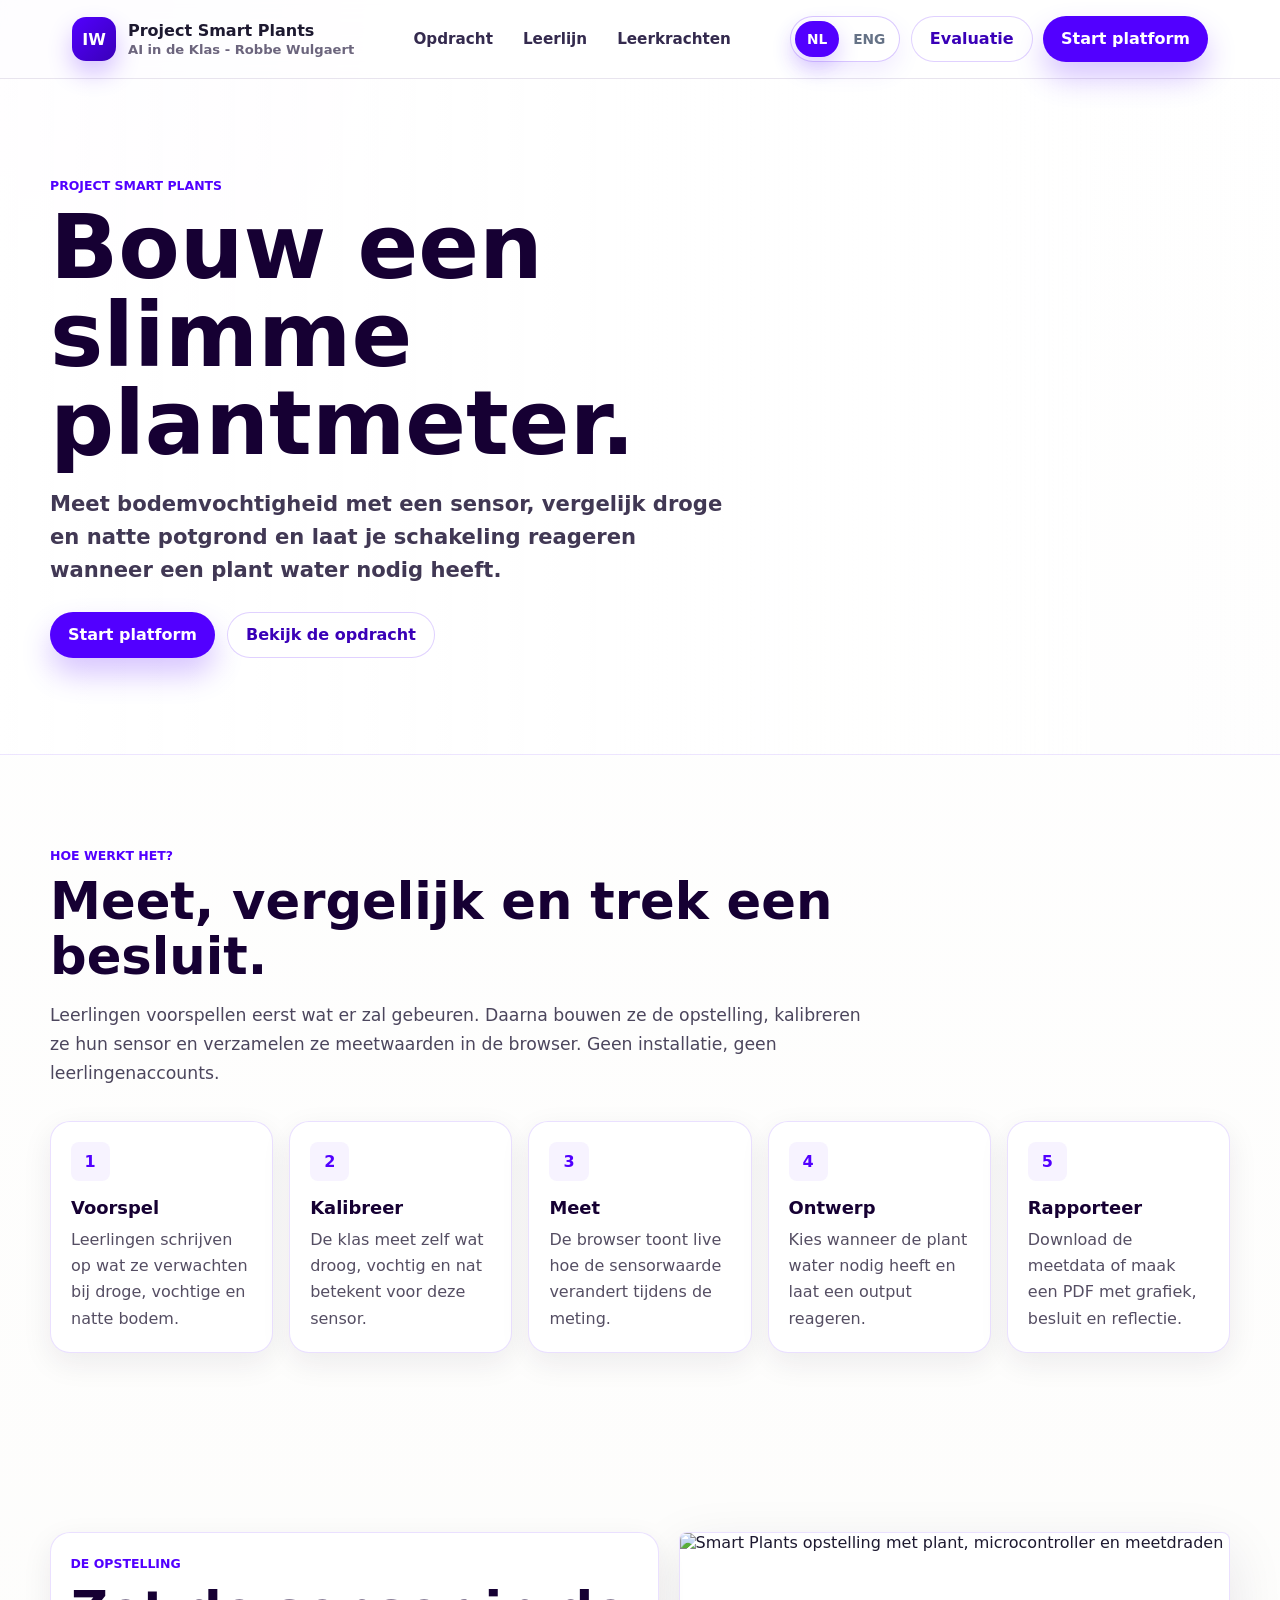
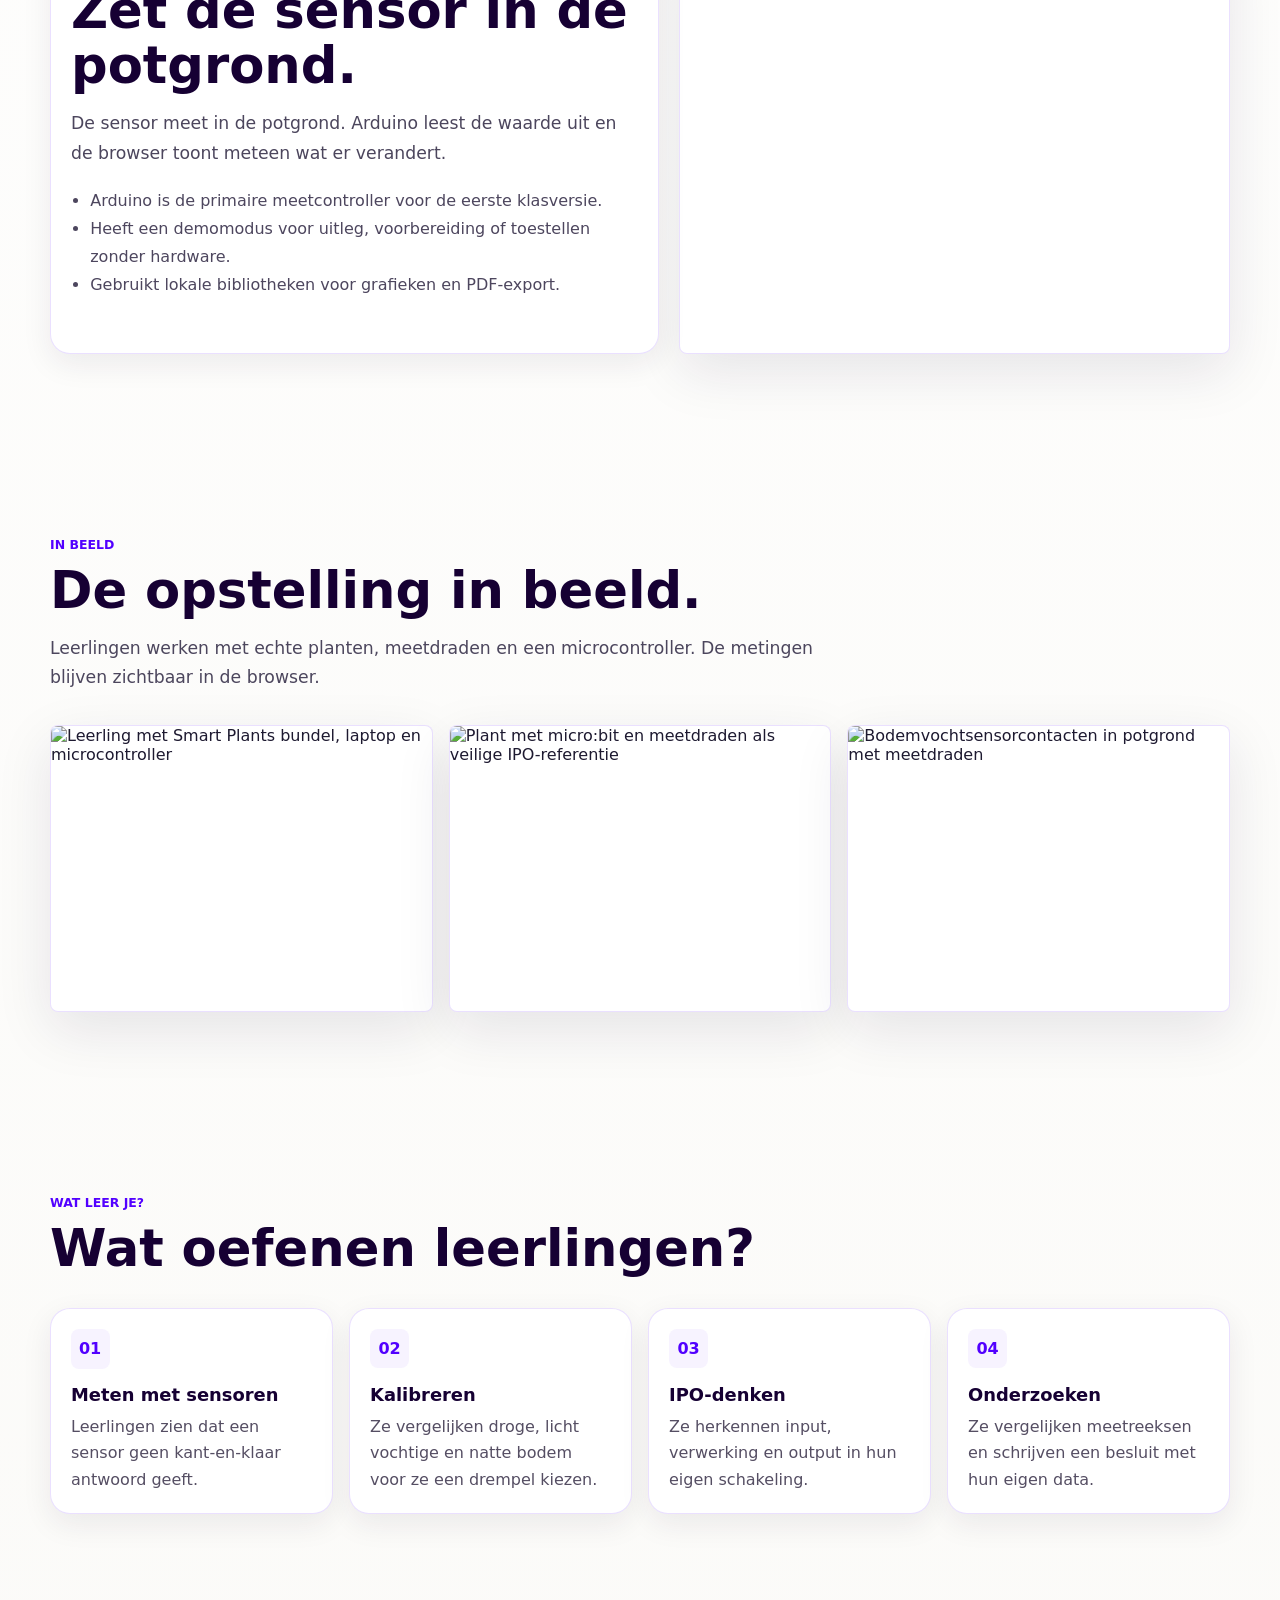
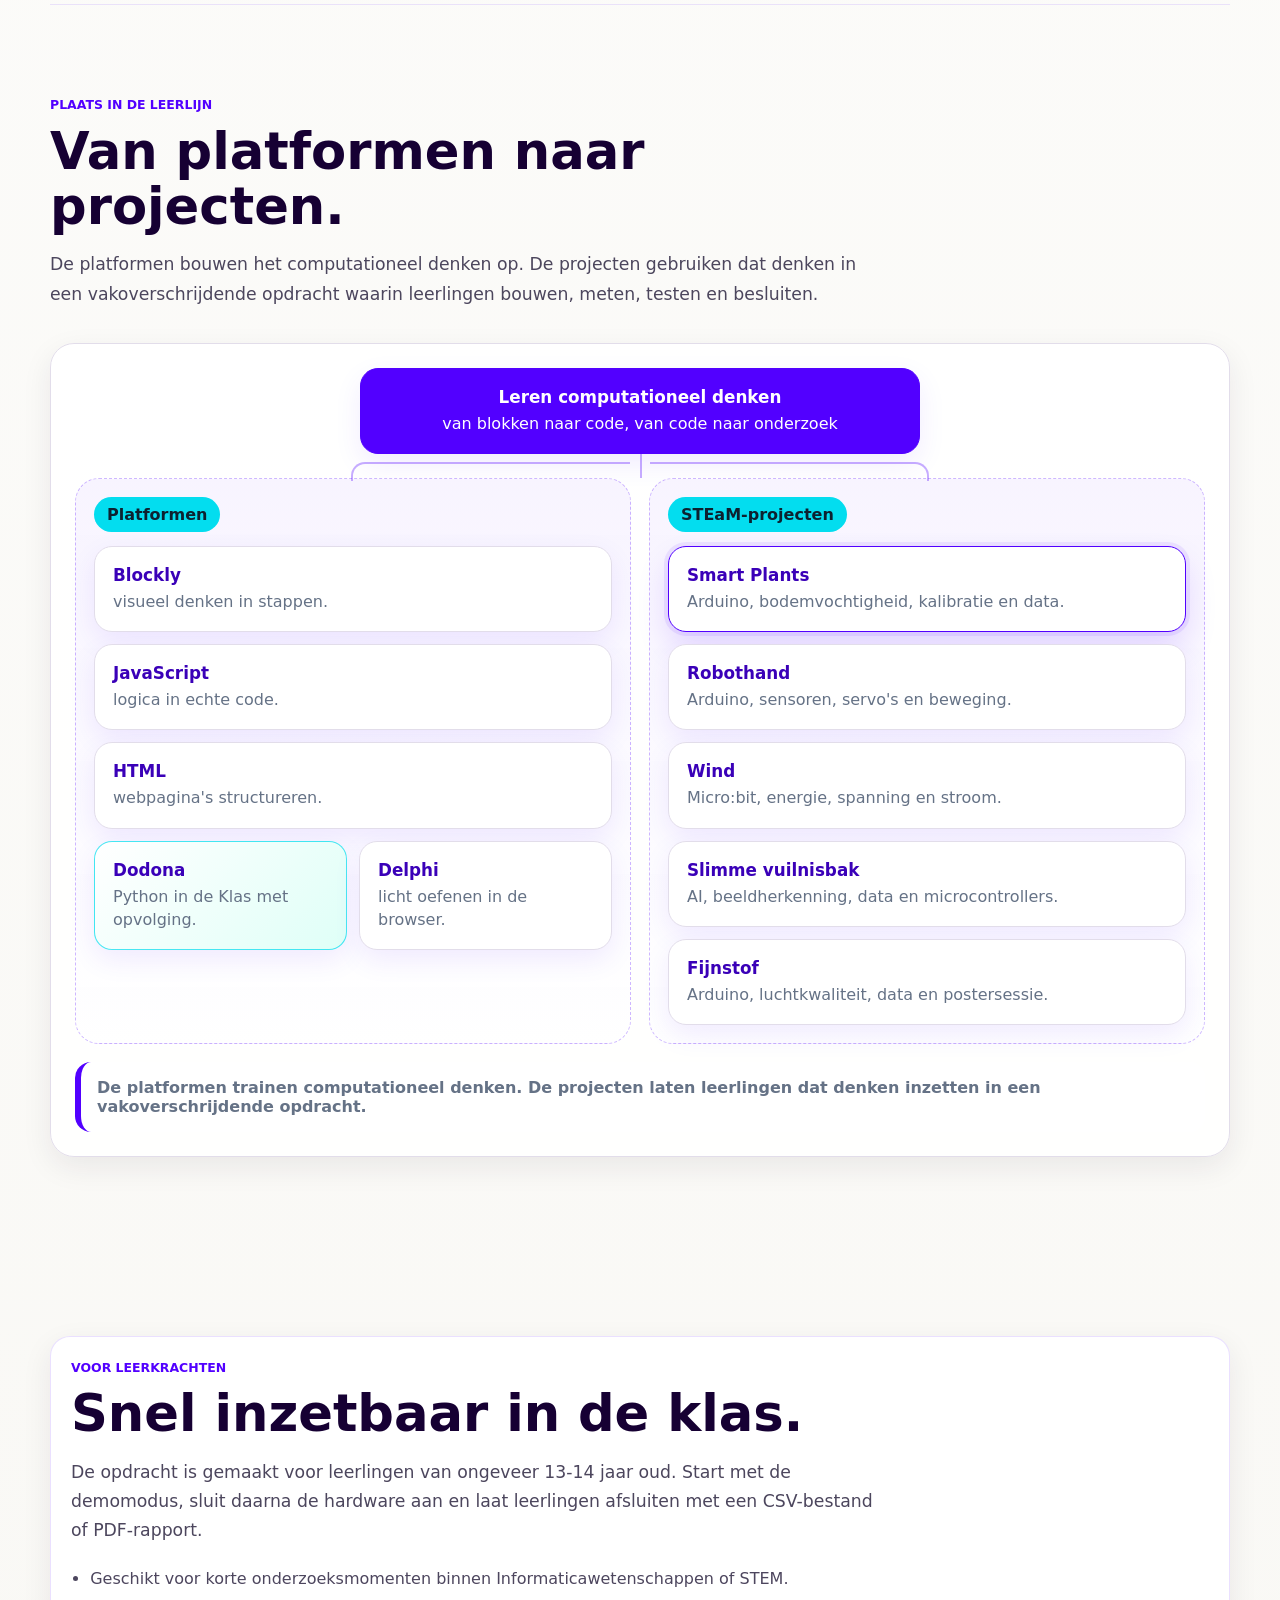
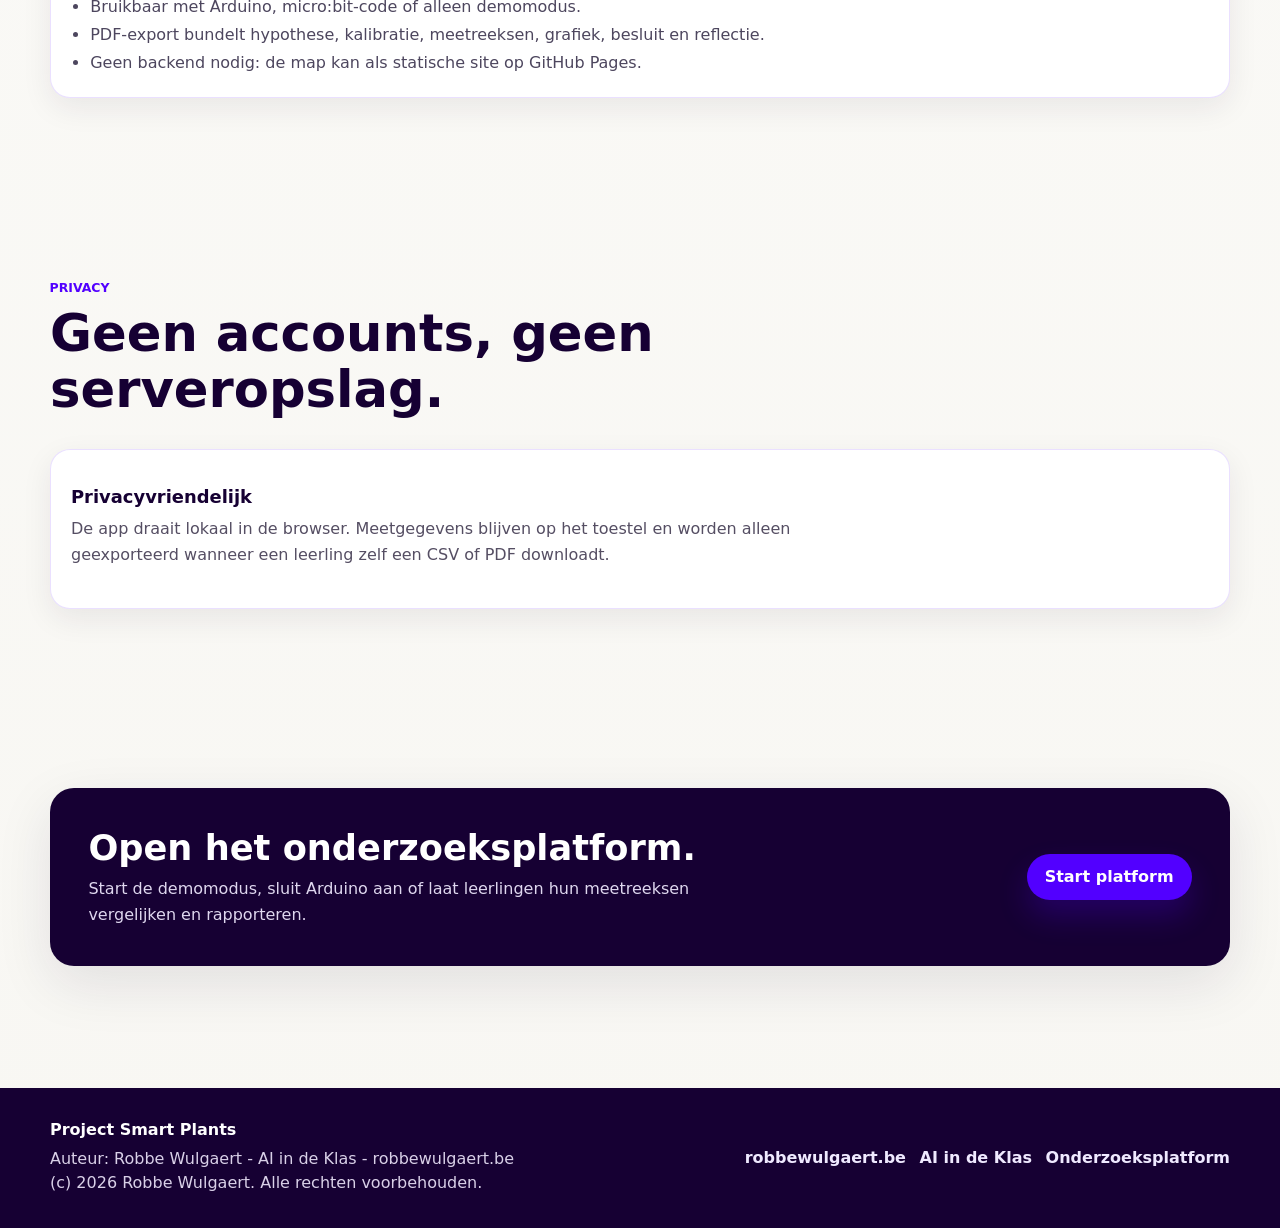
==== projectsmartplants/index.html @ 8aa26771 "Init commit" ====
﻿<!doctype html>
<!--
  Project Smart Plants
  Copyright (c) 2026 Robbe Wulgaert
-->
<html lang="nl-BE">
<head>
  <meta charset="utf-8" />
  <meta name="viewport" content="width=device-width, initial-scale=1" />
  <title>Project Smart Plants</title>
  <meta
    name="description"
    content="Project Smart Plants is een lichte browseromgeving om bodemvochtigheid te meten, te kalibreren en te rapporteren met Arduino, WebSerial en PDF-export."
  />
  <meta name="author" content="Robbe Wulgaert, AI in de Klas, robbewulgaert.be" />
  <meta name="copyright" content="Copyright (c) 2026 Robbe Wulgaert" />
  <link rel="canonical" href="https://robbew.github.io/smartplants/" />
  <meta property="og:url" content="https://robbew.github.io/smartplants/" />
  <meta property="og:image" content="https://robbew.github.io/smartplants/media/smartplants_hero.jpg" />

  <link rel="icon" type="image/png" href="favicon.png">
  <link rel="shortcut icon" type="image/png" href="favicon.png">
  <link rel="stylesheet" href="style.css" />
  <style id="language-toggle-styles">
.language-toggle {
  display: inline-flex;
  align-items: center;
  gap: 4px;
  border: 1px solid rgba(82, 0, 255, 0.22);
  border-radius: 999px;
  background: #fff;
  padding: 4px;
  box-shadow: 0 10px 24px rgba(82, 0, 255, 0.08);
}
.language-toggle button {
  min-width: 44px;
  min-height: 36px;
  border: 0;
  border-radius: 999px;
  padding: 8px 10px;
  background: transparent;
  color: var(--muted, var(--delphi-muted, #625b70));
  font: inherit;
  font-size: 0.86rem;
  font-weight: 900;
  cursor: pointer;
}
.language-toggle button.is-active {
  background: var(--brand, var(--brand-purple, var(--delphi-blue, #5200FF)));
  color: #fff;
  box-shadow: 0 10px 22px rgba(82, 0, 255, 0.20);
}
.language-toggle button:focus-visible {
  outline: 3px solid rgba(61, 255, 208, 0.75);
  outline-offset: 2px;
}
@media (max-width: 760px) {
  .language-toggle { order: 2; }
}
</style>
</head>
<body class="landing-page">
  <a class="skip-link" href="#main">Spring naar inhoud</a>

  <header class="site-header">
    <nav class="nav" aria-label="Hoofdnavigatie">
      <a class="brand-link" href="#top" aria-label="Project Smart Plants">
        <span class="brand-mark">IW</span>
        <span class="brand-copy">
          <span class="brand-title">Project Smart Plants</span>
          <span class="brand-subtitle">AI in de Klas - Robbe Wulgaert</span>
        </span>
      </a>

      <div class="nav-links" id="navLinks">
        <a href="#werking">Opdracht</a>
        <a href="#leerlijn">Leerlijn</a>
        <a href="#leerkrachten">Leerkrachten</a>
      </div>

      <div class="nav-actions">
        <div class="language-toggle" role="group" aria-label="Taalkeuze">
          <button type="button" class="is-active" data-language-choice="nl" aria-pressed="true">NL</button>
          <button type="button" data-language-choice="en" aria-pressed="false">ENG</button>
        </div>
        <a class="btn btn-secondary" href="evaluatie.html">Evaluatie</a>
        <a class="btn btn-primary" href="platform.html">Start platform</a>
        <button class="menu-button" id="menuButton" type="button" aria-expanded="false" aria-controls="navLinks">
          Menu
        </button>
      </div>
    </nav>
  </header>

  <main id="main">
    <section class="landing-hero" id="top" aria-label="Project Smart Plants">
      <div class="hero-content">
        <p class="section-kicker">Project Smart Plants</p>
        <h1>Bouw een slimme plantmeter.</h1>
        <p class="hero-lead">
          Meet bodemvochtigheid met een sensor, vergelijk droge en natte potgrond
          en laat je schakeling reageren wanneer een plant water nodig heeft.
        </p>
        <div class="hero-actions" aria-label="Belangrijke acties">
          <a class="btn btn-primary" href="platform.html">Start platform</a>
          <a class="btn btn-secondary" href="#werking">Bekijk de opdracht</a>
        </div>
      </div>
    </section>

    <section class="section landing-intro" id="werking">
      <p class="section-kicker">Hoe werkt het?</p>
      <h2 class="section-title">Meet, vergelijk en trek een besluit.</h2>
      <p class="section-lead">
        Leerlingen voorspellen eerst wat er zal gebeuren. Daarna bouwen ze de opstelling,
        kalibreren ze hun sensor en verzamelen ze meetwaarden in de browser. Geen installatie,
        geen leerlingenaccounts.
      </p>

      <div class="steps">
        <article class="step-card">
          <div class="step-number">1</div>
          <h3 class="card-title">Voorspel</h3>
          <p class="card-copy">
            Leerlingen schrijven op wat ze verwachten bij droge, vochtige en natte bodem.
          </p>
        </article>
        <article class="step-card">
          <div class="step-number">2</div>
          <h3 class="card-title">Kalibreer</h3>
          <p class="card-copy">
            De klas meet zelf wat droog, vochtig en nat betekent voor deze sensor.
          </p>
        </article>
        <article class="step-card">
          <div class="step-number">3</div>
          <h3 class="card-title">Meet</h3>
          <p class="card-copy">
            De browser toont live hoe de sensorwaarde verandert tijdens de meting.
          </p>
        </article>
        <article class="step-card">
          <div class="step-number">4</div>
          <h3 class="card-title">Ontwerp</h3>
          <p class="card-copy">
            Kies wanneer de plant water nodig heeft en laat een output reageren.
          </p>
        </article>
        <article class="step-card">
          <div class="step-number">5</div>
          <h3 class="card-title">Rapporteer</h3>
          <p class="card-copy">
            Download de meetdata of maak een PDF met grafiek, besluit en reflectie.
          </p>
        </article>
      </div>
    </section>

    <section class="section media-section" aria-label="Opstelling">
      <div class="split">
        <article class="audience-card">
          <p class="section-kicker">De opstelling</p>
          <h2 class="section-title">Zet de sensor in de potgrond.</h2>
          <p class="section-lead">
            De sensor meet in de potgrond. Arduino leest de waarde uit en de browser toont
            meteen wat er verandert.
          </p>
          <ul class="bullet-list">
            <li>Arduino is de primaire meetcontroller voor de eerste klasversie.</li>
            <li>Heeft een demomodus voor uitleg, voorbereiding of toestellen zonder hardware.</li>
            <li>Gebruikt lokale bibliotheken voor grafieken en PDF-export.</li>
          </ul>
        </article>

        <figure class="setup-photo-frame">
          <img src="media/smartplants_microbit_reference.jpg" alt="Smart Plants opstelling met plant, microcontroller en meetdraden" />
        </figure>
      </div>
    </section>

    <section class="section photo-section" id="beelden">
      <p class="section-kicker">In beeld</p>
      <h2 class="section-title">De opstelling in beeld.</h2>
      <p class="section-lead">
        Leerlingen werken met echte planten, meetdraden en een microcontroller.
        De metingen blijven zichtbaar in de browser.
      </p>
      <div class="media-gallery">
        <figure class="photo-card">
          <img src="media/landing_page.jpg" alt="Leerling met Smart Plants bundel, laptop en microcontroller" />
        </figure>
        <figure class="photo-card">
          <img src="media/product_1.jpg" alt="Plant met micro:bit en meetdraden als veilige IPO-referentie" />
        </figure>
        <figure class="photo-card">
          <img src="media/product_3.jpg" alt="Bodemvochtsensorcontacten in potgrond met meetdraden" />
        </figure>
      </div>
    </section>

    <section class="section" id="leren">
      <p class="section-kicker">Wat leer je?</p>
      <h2 class="section-title">Wat oefenen leerlingen?</h2>

      <div class="feature-grid">
        <article class="feature-card">
          <div class="feature-icon">01</div>
          <h3 class="card-title">Meten met sensoren</h3>
          <p class="card-copy">
            Leerlingen zien dat een sensor geen kant-en-klaar antwoord geeft.
          </p>
        </article>
        <article class="feature-card">
          <div class="feature-icon">02</div>
          <h3 class="card-title">Kalibreren</h3>
          <p class="card-copy">
            Ze vergelijken droge, licht vochtige en natte bodem voor ze een drempel kiezen.
          </p>
        </article>
        <article class="feature-card">
          <div class="feature-icon">03</div>
          <h3 class="card-title">IPO-denken</h3>
          <p class="card-copy">
            Ze herkennen input, verwerking en output in hun eigen schakeling.
          </p>
        </article>
        <article class="feature-card">
          <div class="feature-icon">04</div>
          <h3 class="card-title">Onderzoeken</h3>
          <p class="card-copy">
            Ze vergelijken meetreeksen en schrijven een besluit met hun eigen data.
          </p>
        </article>
      </div>
    </section>

    <section class="section curriculum-section" id="leerlijn">
      <p class="section-kicker">Plaats in de leerlijn</p>
      <h2 class="section-title">Van platformen naar projecten.</h2>
      <p class="section-lead">
        De platformen bouwen het computationeel denken op. De projecten gebruiken dat denken in een
        vakoverschrijdende opdracht waarin leerlingen bouwen, meten, testen en besluiten.
      </p>

      <div class="family-tree" aria-label="Leerlijn van platformen en projecten">
        <div class="tree-root">
          <a class="tree-node root" href="https://www.aiindeklas.be" target="_blank" rel="noopener">
            <strong>Leren computationeel denken</strong>
            <span>van blokken naar code, van code naar onderzoek</span>
          </a>
        </div>

        <div class="tree-branches">
          <div class="tree-branch">
            <div class="branch-title">Platformen</div>
            <div class="tree-stack">
              <a class="tree-node" href="https://robbew.github.io/Blockly/" target="_blank" rel="noopener">
                <strong>Blockly</strong>
                <span>visueel denken in stappen.</span>
              </a>
              <a class="tree-node" href="https://robbew.github.io/jsindeklas/" target="_blank" rel="noopener">
                <strong>JavaScript</strong>
                <span>logica in echte code.</span>
              </a>
              <a class="tree-node" href="https://robbew.github.io/htmlindeklas/" target="_blank" rel="noopener">
                <strong>HTML</strong>
                <span>webpagina's structureren.</span>
              </a>
              <div class="delphi-dodona-pair" aria-label="Dodona en Delphi">
                <a class="tree-node dodona" href="https://dodona.be/nl/courses/2641/" target="_blank" rel="noopener">
                  <strong>Dodona</strong>
                  <span>Python in de Klas met opvolging.</span>
                </a>
                <a class="tree-node" href="https://robbew.github.io/delphi/" target="_blank" rel="noopener">
                  <strong>Delphi</strong>
                  <span>licht oefenen in de browser.</span>
                </a>
              </div>
            </div>
          </div>

          <div class="tree-branch">
            <div class="branch-title">STEaM-projecten</div>
            <div class="tree-stack">
              <a class="tree-node current" href="#top" aria-current="page">
                <strong>Smart Plants</strong>
                <span>Arduino, bodemvochtigheid, kalibratie en data.</span>
              </a>
              <a class="tree-node" href="https://robbew.github.io/robothand/" target="_blank" rel="noopener">
                <strong>Robothand</strong>
                <span>Arduino, sensoren, servo's en beweging.</span>
              </a>
              <a class="tree-node" href="https://robbew.github.io/projectwind/" target="_blank" rel="noopener">
                <strong>Wind</strong>
                <span>Micro:bit, energie, spanning en stroom.</span>
              </a>
              <a class="tree-node" href="https://robbew.github.io/slimme_vuilnisbak/" target="_blank" rel="noopener">
                <strong>Slimme vuilnisbak</strong>
                <span>AI, beeldherkenning, data en microcontrollers.</span>
              </a>
              <a class="tree-node" href="https://robbew.github.io/projectfijnstof/" target="_blank" rel="noopener">
                <strong>Fijnstof</strong>
                <span>Arduino, luchtkwaliteit, data en postersessie.</span>
              </a>
            </div>
          </div>
        </div>

        <div class="logic-note">
          De platformen trainen computationeel denken. De projecten laten leerlingen dat denken inzetten in een vakoverschrijdende opdracht.
        </div>
      </div>
    </section>

    <section class="section" id="leerkrachten">
      <article class="audience-card">
        <p class="section-kicker">Voor leerkrachten</p>
        <h2 class="section-title">Snel inzetbaar in de klas.</h2>
        <p class="section-lead">
          De opdracht is gemaakt voor leerlingen van ongeveer 13-14 jaar oud. Start met de demomodus,
          sluit daarna de hardware aan en laat leerlingen afsluiten met een CSV-bestand of PDF-rapport.
        </p>
        <ul class="bullet-list">
          <li>Geschikt voor korte onderzoeksmomenten binnen Informaticawetenschappen of STEM.</li>
          <li>Bruikbaar met Arduino, micro:bit-code of alleen demomodus.</li>
          <li>PDF-export bundelt hypothese, kalibratie, meetreeksen, grafiek, besluit en reflectie.</li>
          <li>Geen backend nodig: de map kan als statische site op GitHub Pages.</li>
        </ul>
      </article>
    </section>

    <section class="section" id="privacy">
      <p class="section-kicker">Privacy</p>
      <h2 class="section-title">Geen accounts, geen serveropslag.</h2>
      <div class="privacy-grid">
        <article class="feature-card">
          <h3 class="card-title">Privacyvriendelijk</h3>
          <p class="card-copy">
            De app draait lokaal in de browser. Meetgegevens blijven op het toestel en worden alleen
            geexporteerd wanneer een leerling zelf een CSV of PDF downloadt.
          </p>
        </article>
      </div>
    </section>

    <section class="section" aria-label="Start">
      <div class="cta-band">
        <div>
          <h2>Open het onderzoeksplatform.</h2>
          <p>
            Start de demomodus, sluit Arduino aan of laat leerlingen hun meetreeksen vergelijken en rapporteren.
          </p>
        </div>
        <div class="cta-actions">
          <a class="btn btn-primary" href="platform.html">Start platform</a>
        </div>
      </div>
    </section>
  </main>

  <footer class="site-footer">
    <div class="footer-inner">
      <div>
        <div class="footer-title">Project Smart Plants</div>
        <p>
          Auteur: Robbe Wulgaert - AI in de Klas - robbewulgaert.be<br />
          (c) 2026 Robbe Wulgaert. Alle rechten voorbehouden.
        </p>
      </div>

      <div class="footer-links" aria-label="Footerlinks">
        <a href="https://www.robbewulgaert.be">robbewulgaert.be</a>
        <a href="https://www.aiindeklas.be">AI in de Klas</a>
        <a href="platform.html">Onderzoeksplatform</a>
      </div>
    </div>
  </footer>

  <script>
    const menuButton = document.getElementById("menuButton");
    const navLinks = document.getElementById("navLinks");

    menuButton?.addEventListener("click", () => {
      const isOpen = navLinks.classList.toggle("is-open");
      menuButton.setAttribute("aria-expanded", String(isOpen));
    });

    navLinks?.addEventListener("click", (event) => {
      if (event.target instanceof HTMLAnchorElement) {
        navLinks.classList.remove("is-open");
        menuButton.setAttribute("aria-expanded", "false");
      }
    });
  </script>
<script id="language-toggle-script">
(() => {
  const LANGUAGE_KEY = "aiindeklas:index-language";
  const TRANSLATIONS = {
  "Spring naar inhoud": "Skip to content",
  "Spring naar hoofdinhoud": "Skip to main content",
  "Hoofdnavigatie": "Main navigation",
  "Paginaonderdelen": "Page sections",
  "Taalkeuze": "Language selection",
  "Evaluatie": "Evaluation",
  "Werking": "How it works",
  "Opdracht": "Assignment",
  "Beelden": "Images",
  "Wat leer je?": "What will you learn?",
  "Onderdelen": "Components",
  "Familie": "Family",
  "Voor leerkrachten": "For teachers",
  "Leerkrachten": "Teachers",
  "Leerlijn": "Learning path",
  "Benodigdheden": "Materials",
  "Privacy": "Privacy",
  "Opstelling": "Setup",
  "Gebruik": "Use",
  "README": "README",
  "Platform": "Platform",
  "Pythia": "Pythia",
  "Start leerplatform": "Start learning platform",
  "Start platform": "Start platform",
  "Menu": "Menu",
  "Bekijk de opdracht": "View the assignment",
  "Lees README": "Read README",
  "Leerplatform": "Learning platform",
  "Onderzoeksplatform": "Research platform",
  "Oefeningmaker": "Exercise builder",
  "Open oefeningmaker": "Open exercise builder",
  "Plaats in de leerlijn": "Place in the learning path",
  "Van platformen naar projecten.": "From platforms to projects.",
  "De platformen bouwen het computationeel denken op. De projecten gebruiken dat denken in een vakoverschrijdende opdracht waarin leerlingen bouwen, meten, testen en besluiten.": "The platforms build computational thinking. The projects use that thinking in a cross-curricular assignment in which students build, measure, test and conclude.",
  "Leren computationeel denken": "Learning computational thinking",
  "van blokken naar code, van code naar onderzoek": "from blocks to code, from code to research",
  "Platformen": "Platforms",
  "STEaM-projecten": "STEaM projects",
  "Blockly": "Blockly",
  "JavaScript": "JavaScript",
  "HTML": "HTML",
  "Dodona": "Dodona",
  "Delphi": "Delphi",
  "Robothand": "Robotic hand",
  "Smart Plants": "Smart Plants",
  "Wind": "Wind",
  "Slimme vuilnisbak": "Smart bin",
  "Slimme Vuilnisbak": "Smart Bin",
  "Fijnstof": "Particulate matter",
  "visueel denken in stappen.": "visual step-by-step thinking.",
  "logica in echte code.": "logic in real code.",
  "webpagina's structureren.": "structuring webpages.",
  "Python in de Klas met opvolging.": "Python in the Classroom with tracking.",
  "licht oefenen in de browser.": "lightweight practice in the browser.",
  "Arduino, sensoren, servo's en beweging.": "Arduino, sensors, servos and movement.",
  "Arduino, bodemvochtigheid, kalibratie en data.": "Arduino, soil moisture, calibration and data.",
  "Micro:bit, energie, spanning en stroom.": "Micro:bit, energy, voltage and current.",
  "AI, beeldherkenning, data en microcontrollers.": "AI, image recognition, data and microcontrollers.",
  "Arduino, luchtkwaliteit, data en postersessie.": "Arduino, air quality, data and poster session.",
  "De platformen trainen computationeel denken. De projecten laten leerlingen dat denken inzetten in een vakoverschrijdende opdracht.": "The platforms train computational thinking. The projects let students apply that thinking in a cross-curricular assignment.",
  "Geen accounts, geen serveropslag.": "No accounts, no server storage.",
  "Privacyvriendelijk": "Privacy-friendly",
  "Geen installatie of leerlingenaccount.": "No installation or student account.",
  "Lokale bibliotheken voor grafieken en PDF-export.": "Local libraries for charts and PDF export.",
  "Geschikt voor GitHub Pages.": "Suitable for GitHub Pages.",
  "robbewulgaert.be": "robbewulgaert.be",
  "AI in de Klas": "AI in de Klas",
  "Auteur: Robbe Wulgaert - AI in de Klas - robbewulgaert.be": "Author: Robbe Wulgaert - AI in de Klas - robbewulgaert.be",
  "(c) 2026 Robbe Wulgaert. Alle rechten voorbehouden.": "(c) 2026 Robbe Wulgaert. All rights reserved.",
  "Auteur: Robbe Wulgaert - AI in de Klas - robbewulgaert.be - (c) 2026 Robbe Wulgaert.": "Author: Robbe Wulgaert - AI in de Klas - robbewulgaert.be - (c) 2026 Robbe Wulgaert.",
  "Robbe Wulgaert, AI in de Klas, robbewulgaert.be": "Robbe Wulgaert, AI in de Klas, robbewulgaert.be",
  "Licentie": "License",
  "Third-party notices": "Third-party notices",
  "Contact": "Contact",
  "Project Smart Plants": "Project Smart Plants",
  "Bouw een slimme plantmeter.": "Build a smart plant meter.",
  "Meet bodemvochtigheid met een sensor, vergelijk droge en natte potgrond en laat je schakeling reageren wanneer een plant water nodig heeft.": "Measure soil moisture with a sensor, compare dry and wet potting soil and let your circuit react when a plant needs water.",
  "Meet, vergelijk en trek een besluit.": "Measure, compare and draw a conclusion.",
  "Leerlingen voorspellen eerst wat er zal gebeuren. Daarna bouwen ze de opstelling, kalibreren ze hun sensor en verzamelen ze meetwaarden in de browser. Geen installatie, geen leerlingenaccounts.": "Students first predict what will happen. Then they build the setup, calibrate their sensor and collect measurements in the browser. No installation, no student accounts.",
  "Voorspel": "Predict",
  "Leerlingen schrijven op wat ze verwachten bij droge, vochtige en natte bodem.": "Students write down what they expect with dry, moist and wet soil.",
  "Kalibreer": "Calibrate",
  "De klas meet zelf wat droog, vochtig en nat betekent voor deze sensor.": "The class measures what dry, moist and wet mean for this sensor.",
  "Meet": "Measure",
  "De browser toont live hoe de sensorwaarde verandert tijdens de meting.": "The browser shows live how the sensor value changes during the measurement.",
  "Ontwerp": "Design",
  "Kies wanneer de plant water nodig heeft en laat een output reageren.": "Choose when the plant needs water and let an output react.",
  "Rapporteer": "Report",
  "Download de meetdata of maak een PDF met grafiek, besluit en reflectie.": "Download the measurement data or create a PDF with graph, conclusion and reflection.",
  "Vergelijk": "Compare",
  "De opstelling": "The setup",
  "Zet de sensor in de potgrond.": "Put the sensor in the potting soil.",
  "De sensor meet in de potgrond. Arduino leest de waarde uit en de browser toont meteen wat er verandert.": "The sensor measures in the potting soil. Arduino reads the value and the browser immediately shows what changes.",
  "Arduino is de primaire meetcontroller voor de eerste klasversie.": "Arduino is the primary measurement controller for the first classroom version.",
  "Heeft een demomodus voor uitleg, voorbereiding of toestellen zonder hardware.": "Has a demo mode for explanation, preparation or devices without hardware.",
  "Gebruikt lokale bibliotheken voor grafieken en PDF-export.": "Uses local libraries for charts and PDF export.",
  "In beeld": "In pictures",
  "De opstelling in beeld.": "The setup in pictures.",
  "Leerlingen werken met echte planten, meetdraden en een microcontroller. De metingen blijven zichtbaar in de browser.": "Students work with real plants, measuring wires and a microcontroller. The measurements stay visible in the browser.",
  "Wat oefenen leerlingen?": "What do students practise?",
  "Meten met sensoren": "Measuring with sensors",
  "Leerlingen zien dat een sensor geen kant-en-klaar antwoord geeft.": "Students see that a sensor does not give a ready-made answer.",
  "Kalibreren": "Calibrating",
  "Ze vergelijken droge, licht vochtige en natte bodem voor ze een drempel kiezen.": "They compare dry, lightly moist and wet soil before choosing a threshold.",
  "IPO-denken": "IPO thinking",
  "Ze herkennen input, verwerking en output in hun eigen schakeling.": "They recognize input, processing and output in their own circuit.",
  "Onderzoeken": "Investigating",
  "Ze vergelijken meetreeksen en schrijven een besluit met hun eigen data.": "They compare measurement series and write a conclusion with their own data.",
  "Snel inzetbaar in de klas.": "Ready to use in class.",
  "De opdracht is gemaakt voor leerlingen van ongeveer 13-14 jaar oud. Start met de demomodus, sluit daarna de hardware aan en laat leerlingen afsluiten met een CSV-bestand of PDF-rapport.": "The assignment is made for students around 13-14 years old. Start with demo mode, then connect the hardware and let students finish with a CSV file or PDF report.",
  "Geschikt voor korte onderzoeksmomenten binnen Informaticawetenschappen of STEM.": "Suitable for short research moments in Computer Science or STEM.",
  "Bruikbaar met Arduino, micro:bit-code of alleen demomodus.": "Usable with Arduino, micro:bit code or demo mode only.",
  "PDF-export bundelt hypothese, kalibratie, meetreeksen, grafiek, besluit en reflectie.": "PDF export bundles hypothesis, calibration, measurement series, graph, conclusion and reflection.",
  "Geen backend nodig: de map kan als statische site op GitHub Pages.": "No backend needed: the folder can run as a static site on GitHub Pages.",
  "De app draait lokaal in de browser. Meetgegevens blijven op het toestel en worden alleen geexporteerd wanneer een leerling zelf een CSV of PDF downloadt.": "The app runs locally in the browser. Measurement data stays on the device and is only exported when a student downloads a CSV or PDF.",
  "Open het onderzoeksplatform.": "Open the research platform.",
  "Start de demomodus, sluit Arduino aan of laat leerlingen hun meetreeksen vergelijken en rapporteren.": "Start demo mode, connect Arduino or let students compare and report their measurement series."
};
  const META = {
  "title": "Project Smart Plants",
  "description": "Project Smart Plants is a lightweight browser environment for soil-moisture research with Arduino, WebSerial, live charts and PDF export."
};
  const SKIP_TAGS = new Set(["SCRIPT", "STYLE", "NOSCRIPT", "TEXTAREA", "INPUT", "SELECT", "OPTION"]);
  const TEXT_NODES = [];
  const ATTR_NODES = [];
  let originalTitle = document.title;
  let originalDescription = null;
  const normalize = (value) => String(value || "").replace(/\s+/g, " ").trim();
  function preserveOuterWhitespace(original, translated) {
    const start = original.match(/^\s*/)?.[0] || "";
    const end = original.match(/\s*$/)?.[0] || "";
    return start + translated + end;
  }
  function collectTextNodes() {
    if (TEXT_NODES.length) return;
    const walker = document.createTreeWalker(document.body, NodeFilter.SHOW_TEXT, {
      acceptNode(node) {
        const parent = node.parentElement;
        if (!parent || SKIP_TAGS.has(parent.tagName)) return NodeFilter.FILTER_REJECT;
        return normalize(node.nodeValue) ? NodeFilter.FILTER_ACCEPT : NodeFilter.FILTER_REJECT;
      }
    });
    while (walker.nextNode()) {
      const node = walker.currentNode;
      TEXT_NODES.push({ node, original: node.nodeValue, key: normalize(node.nodeValue) });
    }
  }
  function collectAttributes() {
    if (ATTR_NODES.length) return;
    document.querySelectorAll("[aria-label], [alt], [title], [placeholder]").forEach((element) => {
      ["aria-label", "alt", "title", "placeholder"].forEach((attr) => {
        if (element.hasAttribute(attr)) {
          const original = element.getAttribute(attr);
          ATTR_NODES.push({ element, attr, original, key: normalize(original) });
        }
      });
    });
  }
  function setLanguage(language) {
    const useEnglish = language === "en";
    collectTextNodes();
    collectAttributes();
    TEXT_NODES.forEach((entry) => {
      const translated = TRANSLATIONS[entry.key];
      entry.node.nodeValue = useEnglish && translated ? preserveOuterWhitespace(entry.original, translated) : entry.original;
    });
    ATTR_NODES.forEach((entry) => {
      const translated = TRANSLATIONS[entry.key];
      entry.element.setAttribute(entry.attr, useEnglish && translated ? translated : entry.original);
    });
    document.documentElement.lang = useEnglish ? "en" : "nl-BE";
    document.title = useEnglish && META.title ? META.title : originalTitle;
    const description = document.querySelector('meta[name="description"]');
    if (description) {
      if (originalDescription === null) originalDescription = description.getAttribute("content") || "";
      description.setAttribute("content", useEnglish && META.description ? META.description : originalDescription);
    }
    document.querySelectorAll("[data-language-choice]").forEach((button) => {
      const isActive = button.dataset.languageChoice === (useEnglish ? "en" : "nl");
      button.classList.toggle("is-active", isActive);
      button.setAttribute("aria-pressed", String(isActive));
    });
    try { localStorage.setItem(LANGUAGE_KEY, useEnglish ? "en" : "nl"); } catch (error) {}
  }
  function initLanguageToggle() {
    document.querySelectorAll("[data-language-choice]").forEach((button) => {
      button.addEventListener("click", () => setLanguage(button.dataset.languageChoice));
    });
    let saved = "nl";
    try {
      const requested = new URLSearchParams(window.location.search).get("lang");
      saved = requested || localStorage.getItem(LANGUAGE_KEY) || "nl";
    } catch (error) {}
    setLanguage(saved === "en" ? "en" : "nl");
  }
  if (document.readyState === "loading") document.addEventListener("DOMContentLoaded", initLanguageToggle);
  else initLanguageToggle();
})();
</script>
</body>
</html>
---- projectsmartplants/style.css ----
/* © 2026 Robbe Wulgaert - AI in de Klas */

:root {
  color-scheme: light;
  --bg: #f4f6f8;
  --surface: #ffffff;
  --surface-strong: #f1ecff;
  --text: #17212f;
  --muted: #657286;
  --line: #d8e0ea;
  --primary: #5200FF;
  --primary-dark: #3d00bf;
  --success: #5200FF;
  --danger: #d0006f;
  --warning: #ffb000;
  --shadow: 0 12px 34px rgba(15, 23, 42, 0.08);
  --brand: #5200FF;
  --brand-dark: #3700B3;
  --brand-soft: #f7f3ff;
  --accent: #3dffd0;
  --ink: #160033;
  --max-width: 1180px;
  --soft-shadow: 0 18px 55px rgba(32, 20, 54, 0.1);
  --font-body: system-ui, -apple-system, "Segoe UI", Arial, sans-serif;
  --font-size-hero: clamp(2.45rem, 7vw, 5.8rem);
  --font-size-section-title: clamp(1.8rem, 4vw, 3.25rem);
  --font-size-lead: clamp(1.05rem, 2vw, 1.32rem);
}

* {
  box-sizing: border-box;
}

html {
  scroll-behavior: smooth;
}

body {
  margin: 0;
  min-height: 100vh;
  font-family: var(--font-body);
  background: var(--bg);
  color: var(--text);
}

a {
  color: inherit;
}

button,
input,
select,
textarea {
  font: inherit;
}

button {
  border: 0;
}

button:disabled {
  cursor: not-allowed;
  opacity: 0.55;
}

.app-header,
/* Delphi-style landing alignment */
:root {
  --brand-dark: #3a00b8;
  --brand-softer: #f7f3ff;
  --accent: #03ddef;
  --line: #e2ddea;
  --bg: #f8f7f3;
  --card-shadow: 0 10px 30px rgba(32, 20, 54, 0.08);
  --font-body: system-ui, -apple-system, "Segoe UI", Arial, sans-serif;
}

.landing-page {
  background:
    radial-gradient(circle at top left, rgba(82, 0, 255, 0.09), transparent 34rem),
    linear-gradient(180deg, #ffffff 0%, var(--bg) 100%);
}

.site-header {
  border-bottom-color: rgba(226, 221, 234, 0.78);
  background: rgba(255, 255, 255, 0.88);
  backdrop-filter: blur(16px);
}

.nav {
  width: min(var(--max-width), 100%);
  min-height: auto;
  padding: 16px 22px;
  gap: 24px;
}

.brand-mark {
  width: 44px;
  height: 44px;
  border-radius: 14px;
  background: linear-gradient(135deg, var(--brand), var(--brand-dark));
  box-shadow: 0 12px 24px rgba(82, 0, 255, 0.24);
}

.nav-links {
  gap: 6px;
}

.nav-links a {
  border-radius: 999px;
  padding: 10px 12px;
}

.nav-links a:hover,
.nav-links a:focus-visible {
  color: var(--brand);
  background: var(--brand-softer);
  outline: none;
}

.btn,
.menu-button {
  min-height: 46px;
  border-radius: 999px;
  padding: 13px 18px;
  transition: transform 160ms ease, box-shadow 160ms ease, background 160ms ease, border-color 160ms ease;
  white-space: nowrap;
}

.btn:hover,
.menu-button:hover {
  transform: translateY(-1px);
}

.btn-primary {
  box-shadow: 0 16px 30px rgba(82, 0, 255, 0.23);
}

.section-kicker {
  display: inline-flex;
  align-items: center;
}

.step-card,
.feature-card,
.audience-card,
.privacy-grid .feature-card {
  border-radius: 20px;
  box-shadow: var(--card-shadow);
}

.schematic-frame,
.cta-band {
  border-radius: 24px;
}

.curriculum-section {
  border-top: 1px solid rgba(82, 0, 255, 0.1);
}

.family-tree {
  margin-top: 34px;
  overflow: hidden;
  border: 1px solid var(--line);
  border-radius: 24px;
  padding: 24px;
  background: rgba(255, 255, 255, 0.88);
  box-shadow: var(--card-shadow);
}

.tree-root {
  display: flex;
  justify-content: center;
  margin-bottom: 24px;
}

.tree-node {
  display: block;
  border: 1px solid var(--line);
  border-radius: 18px;
  padding: 18px;
  background: #ffffff;
  color: inherit;
  text-decoration: none;
  box-shadow: 0 10px 28px rgba(82, 0, 255, 0.08);
  transition: transform 160ms ease, box-shadow 160ms ease, border-color 160ms ease;
}

.tree-node strong {
  display: block;
  margin-bottom: 5px;
  color: var(--brand-dark);
  font-size: 1.05rem;
  font-weight: 900;
}

.tree-node span {
  display: block;
  color: var(--muted);
  line-height: 1.45;
}

.tree-node.root {
  width: min(560px, 100%);
  border-color: var(--brand);
  background: var(--brand);
  text-align: center;
}

.tree-node.root strong,
.tree-node.root span {
  color: #ffffff;
}

.tree-node:hover,
.tree-node:focus-visible {
  border-color: var(--brand);
  box-shadow: 0 18px 38px rgba(82, 0, 255, 0.14);
  outline: none;
  transform: translateY(-2px);
}

.tree-branches {
  position: relative;
  display: grid;
  grid-template-columns: repeat(2, minmax(0, 1fr));
  gap: 18px;
}

.tree-branches::before {
  content: "";
  position: absolute;
  top: -24px;
  left: 50%;
  width: 2px;
  height: 24px;
  background: var(--brand);
  opacity: 0.32;
}

.tree-branch {
  position: relative;
  border: 1.5px dashed rgba(82, 0, 255, 0.28);
  border-radius: 24px;
  padding: 18px;
  background: linear-gradient(180deg, rgba(247, 243, 255, 0.92), rgba(255, 255, 255, 0.94));
}

.tree-branch::before {
  content: "";
  position: absolute;
  top: -17px;
  width: 50%;
  height: 17px;
  border-top: 2px solid rgba(82, 0, 255, 0.32);
}

.tree-branch:first-child::before {
  right: 0;
  border-left: 2px solid rgba(82, 0, 255, 0.32);
  border-radius: 14px 0 0 0;
}

.tree-branch:last-child::before {
  left: 0;
  border-right: 2px solid rgba(82, 0, 255, 0.32);
  border-radius: 0 14px 0 0;
}

.branch-title {
  display: inline-flex;
  margin-bottom: 14px;
  border-radius: 999px;
  padding: 8px 13px;
  background: var(--accent);
  color: #0d2130;
  font-weight: 900;
}

.tree-stack {
  display: grid;
  gap: 12px;
}

.tree-node.current {
  border-color: var(--brand);
  box-shadow: 0 0 0 4px rgba(82, 0, 255, 0.08), 0 16px 32px rgba(82, 0, 255, 0.14);
}

.tree-node.dodona {
  background: linear-gradient(135deg, #ffffff, #dffff7);
  border-color: rgba(3, 221, 239, 0.72);
}

.delphi-dodona-pair {
  display: grid;
  grid-template-columns: repeat(2, minmax(0, 1fr));
  gap: 12px;
  align-items: stretch;
}

.logic-note {
  margin-top: 18px;
  border-left: 6px solid var(--brand);
  border-radius: 16px;
  padding: 16px;
  background: #ffffff;
  color: var(--muted);
  font-weight: 700;
}

@media (max-width: 980px) {
  .tree-branches,
  .delphi-dodona-pair {
    grid-template-columns: 1fr;
  }

  .tree-branches::before,
  .tree-branch::before {
    display: none;
  }
}

@media (max-width: 560px) {
  .family-tree {
    padding: 16px;
  }
}

.app-footer {
  background: #160033;
  color: #ffffff;
}

.app-header {
  display: flex;
  justify-content: space-between;
  align-items: center;
  gap: 1rem;
  padding: 1rem clamp(1rem, 4vw, 2.5rem);
  position: sticky;
  top: 0;
  z-index: 20;
}

.app-header h1 {
  margin: 0;
  font-size: 1.8rem;
  letter-spacing: 0;
}

.header-actions,
.toolbar,
.calibration-actions,
.table-actions,
.modal-actions {
  display: flex;
  flex-wrap: wrap;
  align-items: center;
  gap: 0.65rem;
}

.app-footer {
  margin-top: 2rem;
  padding: 1rem;
  text-align: center;
}

.landing-page {
  background:
    radial-gradient(circle at top left, rgba(82, 0, 255, 0.09), transparent 34rem),
    linear-gradient(180deg, #ffffff 0%, var(--bg) 100%);
}

.site-header {
  border-bottom-color: rgba(226, 221, 234, 0.78);
  background: rgba(255, 255, 255, 0.88);
  backdrop-filter: blur(16px);
}

.nav {
  width: min(var(--max-width), 100%);
  min-height: auto;
  padding: 16px 22px;
  gap: 24px;
}

.brand-mark {
  width: 44px;
  height: 44px;
  border-radius: 14px;
  background: linear-gradient(135deg, var(--brand), var(--brand-dark));
  box-shadow: 0 12px 24px rgba(82, 0, 255, 0.24);
}

.nav-links {
  gap: 6px;
}

.nav-links a {
  border-radius: 999px;
  padding: 10px 12px;
}

.nav-links a:hover,
.nav-links a:focus-visible {
  color: var(--brand);
  background: var(--brand-softer);
  outline: none;
}

.btn,
.menu-button {
  min-height: 46px;
  border-radius: 999px;
  padding: 13px 18px;
  transition: transform 160ms ease, box-shadow 160ms ease, background 160ms ease, border-color 160ms ease;
  white-space: nowrap;
}

.btn:hover,
.menu-button:hover {
  transform: translateY(-1px);
}

.btn-primary {
  box-shadow: 0 16px 30px rgba(82, 0, 255, 0.23);
}

.app-footer p {
  margin: 0;
  color: #efe8ff;
}

.app-shell {
  width: min(1480px, 100%);
  margin: 0 auto;
  padding: 1rem clamp(0.85rem, 3vw, 2rem) 2rem;
}

.eyebrow {
  margin: 0 0 0.25rem;
  color: #6c7a8d;
  font-size: 0.78rem;
  font-weight: 800;
  letter-spacing: 0;
  text-transform: uppercase;
}

.app-header .eyebrow {
  color: #d7c7ff;
}

.workflow-nav {
  display: grid;
  grid-template-columns: repeat(6, minmax(0, 1fr));
  gap: 0.5rem;
  margin: 1rem 0;
}

.workflow-actions {
  display: flex;
  align-items: center;
  justify-content: space-between;
  gap: 0.85rem;
  margin: 0.8rem 0 1rem;
  border: 1px solid var(--line);
  border-radius: 8px;
  padding: 0.75rem;
  background: rgba(255, 255, 255, 0.82);
}

.workflow-actions > div {
  display: flex;
  flex-wrap: wrap;
  gap: 0.55rem;
}

.workflow-actions-bottom {
  margin-top: 1rem;
}

.step-counter {
  color: var(--muted);
  font-weight: 850;
}

.workflow-step {
  min-height: 2.75rem;
  display: grid;
  place-items: center;
  padding: 0.5rem;
  border: 1px solid var(--line);
  background: var(--surface);
  color: var(--text);
  text-align: center;
  text-decoration: none;
  font-weight: 750;
  border-radius: 8px;
}

.workflow-step.is-active,
.workflow-step.is-complete {
  border-color: var(--primary);
  background: #f0e8ff;
  color: var(--primary-dark);
}

.workflow-section {
  margin-top: 1rem;
  padding: clamp(1rem, 2.5vw, 1.5rem);
  border: 1px solid var(--line);
  border-radius: 8px;
  background: var(--surface);
  box-shadow: var(--shadow);
}

.app-page.workflow-ready .workflow-section:not(.is-active-step) {
  display: none;
}

.section-heading {
  display: flex;
  justify-content: space-between;
  gap: 1rem;
  align-items: end;
  margin-bottom: 1rem;
}

.section-heading h2,
.modal h2 {
  margin: 0;
  font-size: clamp(1.15rem, 2.4vw, 1.55rem);
  letter-spacing: 0;
}

.form-grid,
.trial-editor {
  display: grid;
  grid-template-columns: repeat(2, minmax(0, 1fr));
  gap: 1rem;
}

.trial-editor {
  grid-template-columns: 1.2fr 1fr 1.2fr;
  margin: 1rem 0;
}

label {
  display: grid;
  gap: 0.35rem;
  color: #334154;
  font-weight: 720;
}

.field-label {
  display: inline-flex;
  align-items: center;
  gap: 0.35rem;
  min-width: 0;
}

.jargon-help-button {
  position: relative;
  inline-size: 1.35rem;
  block-size: 1.35rem;
  display: inline-grid;
  flex: 0 0 auto;
  place-items: center;
  border: 1px solid rgba(82, 0, 255, 0.25);
  border-radius: 50%;
  padding: 0;
  background: #ffffff;
  color: var(--brand-dark, #3700b3);
  font-size: 0.78rem;
  font-weight: 900;
  line-height: 1;
  cursor: help;
}

.jargon-help-button::after {
  content: attr(data-help-text);
  position: absolute;
  left: 50%;
  bottom: calc(100% + 0.55rem);
  z-index: 40;
  width: min(17rem, 78vw);
  transform: translateX(-50%);
  border: 1px solid rgba(82, 0, 255, 0.18);
  border-radius: 8px;
  padding: 0.7rem 0.75rem;
  background: #160033;
  color: #ffffff;
  box-shadow: 0 16px 36px rgba(22, 0, 51, 0.24);
  font-size: 0.86rem;
  font-weight: 700;
  line-height: 1.45;
  opacity: 0;
  pointer-events: none;
  text-align: left;
  transition: opacity 140ms ease, transform 140ms ease;
}

.jargon-help-button:hover::after,
.jargon-help-button:focus-visible::after {
  opacity: 1;
  transform: translateX(-50%) translateY(-2px);
}

.wide-field {
  grid-column: 1 / -1;
}

input,
select,
textarea {
  width: 100%;
  border: 1px solid #cbd5e1;
  border-radius: 8px;
  padding: 0.68rem 0.75rem;
  background: #ffffff;
  color: var(--text);
}

textarea {
  resize: vertical;
}

.primary-button,
.secondary-button,
.success-button,
.danger-button,
.ghost-button {
  min-height: 2.5rem;
  padding: 0.62rem 0.9rem;
  border-radius: 8px;
  font-weight: 800;
  cursor: pointer;
}

.primary-button {
  background: var(--primary);
  color: #ffffff;
}

.primary-button:hover {
  background: var(--primary-dark);
}

.secondary-button {
  background: #eee7ff;
  color: #2a0068;
}

.header-link {
  display: inline-flex;
  align-items: center;
  justify-content: center;
  text-decoration: none;
}

.success-button {
  background: var(--success);
  color: #ffffff;
}

.danger-button {
  background: var(--danger);
  color: #ffffff;
}

.ghost-button {
  border: 1px solid var(--line);
  background: #ffffff;
  color: #344154;
}

.status-pill {
  display: inline-flex;
  align-items: center;
  min-height: 2.25rem;
  padding: 0.35rem 0.7rem;
  border-radius: 999px;
  background: rgba(255, 255, 255, 0.16);
  color: #ffffff;
  font-size: 0.9rem;
  font-weight: 750;
}

.notice {
  border-left: 5px solid var(--warning);
  border-radius: 8px;
  padding: 0.9rem 1rem;
  background: #fff7db;
  color: #4d3300;
}

.hidden {
  display: none !important;
}

.checklist {
  display: grid;
  grid-template-columns: repeat(2, minmax(0, 1fr));
  gap: 0.65rem 1rem;
}

.checklist label {
  grid-template-columns: auto 1fr;
  align-items: center;
  border: 1px solid var(--line);
  border-radius: 8px;
  padding: 0.7rem;
  background: #fbfcfe;
  font-weight: 650;
}

.checklist label.steam-code-check-item {
  grid-template-columns: auto minmax(0, 1fr) auto;
}

.checklist input {
  width: 1.1rem;
  height: 1.1rem;
}

.steam-code-help-button {
  inline-size: 1.8rem;
  block-size: 1.8rem;
  display: inline-grid;
  place-items: center;
  border: 1px solid rgba(82, 0, 255, 0.24);
  border-radius: 999px;
  padding: 0;
  background: #eee7ff;
  color: #2a0068;
  font-weight: 900;
  line-height: 1;
  box-shadow: 0 8px 18px rgba(82, 0, 255, 0.1);
}

.steam-code-help-button:hover,
.steam-code-help-button:focus-visible {
  background: var(--brand, var(--primary, #5200ff));
  color: #ffffff;
  outline: none;
  transform: translateY(-1px);
}

.modal.steam-code-modal {
  width: min(560px, 100%);
  max-height: min(86vh, 760px);
  display: grid;
  gap: 0.9rem;
  overflow: auto;
  border: 1px solid rgba(82, 0, 255, 0.22);
  border-radius: 8px;
  padding: 1.45rem;
  box-shadow: 0 24px 70px rgba(22, 0, 51, 0.28);
}

.code-help-overlay {
  background: rgba(22, 0, 51, 0.72);
}

.modal.steam-code-modal::before {
  content: "";
  position: absolute;
  inset: 0 0 auto;
  height: 0.45rem;
  background: var(--brand, var(--primary, #5200ff));
}

.modal.steam-code-modal h2,
.modal.steam-code-modal p {
  margin: 0;
}

.modal.steam-code-modal h2 {
  color: var(--ink, #160033);
  font-size: 1.5rem;
  letter-spacing: 0;
}

.modal.steam-code-modal p {
  line-height: 1.55;
}

.steam-code-link {
  justify-self: start;
  min-height: 42px;
  display: inline-flex;
  align-items: center;
  border-radius: 8px;
  padding: 0.72rem 0.9rem;
  background: #eee7ff;
  color: #2a0068;
  font-weight: 850;
  text-decoration: none;
}

.steam-code-link:hover,
.steam-code-link:focus-visible {
  background: var(--brand, var(--primary, #5200ff));
  color: #ffffff;
  outline: none;
}

.code-link-list {
  display: grid;
  gap: 0.6rem;
}

.serial-profile-field {
  max-width: 320px;
  display: grid;
  gap: 0.35rem;
  margin-top: 0.85rem;
  color: var(--muted);
  font-weight: 800;
}

.serial-profile-field select {
  width: 100%;
  border: 1px solid var(--line);
  border-radius: 8px;
  padding: 0.68rem 0.75rem;
  background: #ffffff;
  color: var(--text);
}

.import-panel {
  display: flex;
  flex-wrap: wrap;
  align-items: center;
  justify-content: space-between;
  gap: 0.85rem;
  margin: 1rem 0;
  padding: 0.95rem 1rem;
  border: 1px solid var(--line);
  border-radius: 8px;
  background: var(--surface-strong, #f7f3ff);
}

.import-panel h3,
.import-panel p {
  margin: 0;
}

.import-panel h3 {
  color: var(--ink);
  font-size: 1rem;
  letter-spacing: 0;
}

.import-panel p {
  max-width: 58ch;
  color: var(--muted);
}

.import-actions {
  display: flex;
  flex-wrap: wrap;
  align-items: center;
  gap: 0.65rem;
}

.file-input-hidden {
  position: absolute;
  width: 1px;
  height: 1px;
  overflow: hidden;
  clip: rect(0 0 0 0);
  white-space: nowrap;
}

.text-link {
  color: var(--brand, var(--primary, #5200ff));
  font-weight: 850;
  text-decoration: none;
}

.text-link:hover,
.text-link:focus-visible {
  text-decoration: underline;
  outline: none;
}

.calibration-layout,
.measurement-layout {
  display: grid;
  grid-template-columns: minmax(0, 1fr) 260px;
  gap: 1rem;
  align-items: stretch;
}

.calibration-values {
  display: grid;
  gap: 0.5rem;
  align-content: center;
  border: 1px solid var(--line);
  border-radius: 8px;
  padding: 1rem;
  background: #f7fafc;
}

.calibration-quality-panel {
  display: grid;
  gap: 0.45rem;
  margin-top: 0.85rem;
  border: 1px solid var(--line);
  border-left: 0.35rem solid var(--muted);
  border-radius: 8px;
  padding: 0.95rem 1rem;
  background: #ffffff;
}

.sensor-explain {
  margin-top: 0.9rem;
  border: 1px solid rgba(82, 0, 255, 0.15);
  border-left: 0.35rem solid var(--brand, var(--primary, #5200ff));
  border-radius: 8px;
  padding: 0.9rem 1rem;
  background: #ffffff;
}

.sensor-explain strong {
  display: block;
  color: var(--ink, #160033);
}

.sensor-explain p {
  margin: 0.35rem 0 0;
  color: var(--muted);
  line-height: 1.55;
}

.calibration-quality-panel div {
  display: flex;
  flex-wrap: wrap;
  align-items: baseline;
  justify-content: space-between;
  gap: 0.5rem;
}

.calibration-quality-panel p,
.calibration-quality-panel small {
  margin: 0;
}

.calibration-quality-panel p {
  color: var(--text);
}

.calibration-quality-panel small,
.quality-label {
  color: var(--muted);
  font-weight: 800;
}

.calibration-quality-panel strong {
  color: var(--ink);
  font-size: 1.05rem;
}

.calibration-quality-panel.is-good {
  border-left-color: var(--success, #00a66a);
  background: #f1fbf6;
}

.calibration-quality-panel.is-caution {
  border-left-color: var(--warning, #ffb000);
  background: #fff8e8;
}

.calibration-quality-panel.is-remeasure {
  border-left-color: var(--danger, #d0006f);
  background: #fff2f7;
}

.calibration-actions {
  margin-top: 1rem;
}

.metrics-grid {
  display: grid;
  grid-template-columns: repeat(4, minmax(0, 1fr));
  gap: 0.85rem;
}

.metric {
  min-height: 7rem;
  display: grid;
  gap: 0.15rem;
  align-content: center;
  border: 1px solid var(--line);
  border-radius: 8px;
  padding: 1rem;
  background: var(--surface-strong);
}

.metric span {
  color: var(--muted);
  font-size: 0.9rem;
  font-weight: 720;
}

.metric strong {
  font-size: clamp(1.45rem, 3vw, 2.15rem);
  letter-spacing: 0;
}

.metric small {
  color: var(--muted);
  font-weight: 700;
}

.formula-band {
  display: grid;
  grid-template-columns: repeat(3, minmax(0, 1fr));
  gap: 0.85rem;
  margin: 1rem 0;
}

.formula-band div {
  display: grid;
  gap: 0.35rem;
  border: 1px solid var(--line);
  border-radius: 8px;
  padding: 0.85rem;
  background: #fbfcfe;
}

.formula-band span {
  color: var(--muted);
  line-height: 1.4;
}

.chart-panel {
  min-height: 360px;
  border: 1px solid var(--line);
  border-radius: 8px;
  padding: 0.75rem;
  background: #ffffff;
}

.chart-panel-header {
  display: flex;
  align-items: center;
  justify-content: space-between;
  gap: 0.85rem;
  margin-bottom: 0.65rem;
}

.chart-panel-header h3,
.chart-panel-header h2 {
  margin: 0;
  color: var(--ink, #160033);
  letter-spacing: 0;
}

.chart-expand-button {
  min-height: 2.25rem;
  padding: 0.48rem 0.75rem;
  font-size: 0.9rem;
  white-space: nowrap;
}

.chart-panel canvas {
  width: 100% !important;
  height: 335px !important;
}

.live-chart-panel canvas {
  height: 315px !important;
}

.comparison-chart-panel canvas {
  height: 380px !important;
}

.live-chart-modal {
  width: min(1180px, 100%);
  max-height: min(92vh, 980px);
  display: grid;
  gap: 0.85rem;
  padding: 1rem;
}

.live-chart-modal .chart-modal-header {
  margin: 0;
  padding-right: 2.75rem;
}

.live-chart-modal canvas {
  width: 100% !important;
  height: min(72vh, 680px) !important;
  min-height: 420px;
}

@media (max-width: 560px) {
  .chart-panel-header {
    align-items: flex-start;
    flex-direction: column;
  }

  .chart-expand-button {
    width: 100%;
  }

  .live-chart-modal canvas {
    height: 58vh !important;
    min-height: 300px;
  }
}

.battery-panel {
  display: grid;
  justify-items: center;
  align-content: center;
  gap: 0.4rem;
  border: 1px solid var(--line);
  border-radius: 8px;
  padding: 1rem;
  background: #f8fafc;
  text-align: center;
}

.battery-outline {
  position: relative;
  width: 3rem;
  height: 12rem;
  border: 2px solid #2a0068;
  border-radius: 8px;
  background: #ffffff;
  overflow: hidden;
}

.battery-tip {
  position: absolute;
  top: -0.45rem;
  left: 50%;
  width: 1.2rem;
  height: 0.45rem;
  transform: translateX(-50%);
  border-radius: 3px 3px 0 0;
  background: #2a0068;
}

.battery-level {
  position: absolute;
  bottom: 0;
  left: 0;
  width: 100%;
  height: 0%;
  background: linear-gradient(180deg, #9f7aff, #5200ff);
  transition: height 0.5s ease;
}

#charge-percent {
  margin: 0.4rem 0 0;
  font-size: 1.35rem;
  font-weight: 850;
}

#time-remaining {
  margin: 0;
  color: var(--muted);
}

.table-wrap {
  width: 100%;
  overflow-x: auto;
  border: 1px solid var(--line);
  border-radius: 8px;
}

table {
  width: 100%;
  min-width: 820px;
  border-collapse: collapse;
  background: #ffffff;
}

th,
td {
  padding: 0.7rem;
  border-bottom: 1px solid var(--line);
  text-align: left;
}

th {
  background: #eee7ff;
  color: #2a0068;
  font-size: 0.85rem;
  text-transform: uppercase;
}

.table-actions {
  justify-content: flex-end;
  margin: 1rem 0;
}

.report-actions {
  margin: 1rem 0 0;
}

.overlay {
  position: fixed;
  inset: 0;
  z-index: 50;
  display: grid;
  place-items: center;
  padding: 1rem;
  background: rgba(10, 18, 30, 0.72);
}

.modal {
  position: relative;
  width: min(680px, 100%);
  max-height: min(86vh, 900px);
  overflow: auto;
  border-radius: 8px;
  padding: 1.25rem;
  background: #ffffff;
  box-shadow: 0 24px 60px rgba(0, 0, 0, 0.24);
}

.large-modal {
  width: min(980px, 100%);
}

.large-modal img {
  display: block;
  width: 100%;
  height: auto;
}

.close-button {
  position: absolute;
  top: 0.65rem;
  right: 0.65rem;
  width: 2rem;
  height: 2rem;
  border-radius: 50%;
  background: #eee7ff;
  color: #2a0068;
  font-weight: 900;
  cursor: pointer;
}

.modal label {
  margin-top: 0.85rem;
}

.modal ol {
  padding-left: 1.3rem;
}

.muted {
  color: var(--muted);
}

.landing-page {
  background: #fbfaf7;
  color: #1d1930;
}

.skip-link {
  position: absolute;
  left: 1rem;
  top: 0.75rem;
  z-index: 100;
  transform: translateY(-160%);
  border-radius: 8px;
  padding: 0.65rem 0.85rem;
  background: var(--ink);
  color: #ffffff;
  text-decoration: none;
  font-weight: 800;
}

.skip-link:focus {
  transform: translateY(0);
}

.site-header {
  position: sticky;
  top: 0;
  z-index: 40;
  border-bottom: 1px solid rgba(82, 0, 255, 0.12);
  background: rgba(255, 255, 255, 0.94);
  backdrop-filter: blur(14px);
}

.nav {
  width: min(var(--max-width), calc(100% - 2rem));
  min-height: 4.75rem;
  margin: 0 auto;
  display: flex;
  align-items: center;
  justify-content: space-between;
  gap: 1.2rem;
}

.brand-link,
.nav-links,
.nav-actions,
.hero-actions,
.cta-actions,
.footer-links {
  display: flex;
  align-items: center;
}

.brand-link {
  min-width: 15rem;
  gap: 0.75rem;
  text-decoration: none;
}

.brand-mark {
  width: 2.6rem;
  height: 2.6rem;
  display: grid;
  place-items: center;
  border-radius: 8px;
  background: var(--brand);
  color: #ffffff;
  font-weight: 900;
}

.brand-copy {
  display: grid;
  gap: 0.1rem;
}

.brand-title {
  font-weight: 900;
}

.brand-subtitle {
  color: #6c657d;
  font-size: 0.82rem;
  font-weight: 700;
}

.nav-links {
  gap: 1rem;
  color: #342a4e;
  font-size: 0.95rem;
  font-weight: 800;
}

.nav-links a,
.footer-links a {
  text-decoration: none;
}

.nav-links a:hover,
.footer-links a:hover {
  color: var(--brand);
}

.nav-actions {
  gap: 0.65rem;
}

.btn,
.menu-button {
  min-height: 2.75rem;
  display: inline-flex;
  align-items: center;
  justify-content: center;
  border-radius: 8px;
  padding: 0.72rem 1rem;
  text-decoration: none;
  font-weight: 900;
  line-height: 1;
  cursor: pointer;
}

.btn-primary {
  background: var(--brand);
  color: #ffffff;
  box-shadow: 0 12px 28px rgba(82, 0, 255, 0.22);
}

.btn-primary:hover {
  background: var(--brand-dark);
}

.btn-secondary,
.menu-button {
  border: 1px solid rgba(82, 0, 255, 0.18);
  background: #ffffff;
  color: var(--brand-dark);
}

.btn-small {
  min-height: 2.45rem;
  padding: 0.62rem 0.86rem;
  font-size: 0.9rem;
}

.menu-button {
  display: none;
}

.landing-hero {
  min-height: min(640px, calc(100svh - 120px));
  display: flex;
  align-items: center;
  border-bottom: 1px solid rgba(82, 0, 255, 0.1);
  background-image:
    linear-gradient(90deg, rgba(255, 255, 255, 0.97) 0%, rgba(255, 255, 255, 0.9) 48%, rgba(255, 255, 255, 0.34) 100%),
    url("media/smartplants_hero.jpg");
  background-position: center right;
  background-size: cover;
}

.hero-content {
  width: min(var(--max-width), calc(100% - 2rem));
  margin: 0 auto;
  padding: clamp(2.5rem, 8vw, 6rem) 0;
}

.hero-content > * {
  max-width: 690px;
}

.landing-hero h1 {
  margin: 0;
  color: var(--ink);
  font-size: var(--font-size-hero);
  line-height: 0.98;
  letter-spacing: 0;
}

.hero-lead {
  margin: 1.3rem 0 0;
  color: #413854;
  font-size: var(--font-size-lead);
  line-height: 1.55;
  font-weight: 650;
}

.hero-actions {
  flex-wrap: wrap;
  gap: 0.75rem;
  margin-top: 1.6rem;
}

.section {
  width: min(var(--max-width), calc(100% - 2rem));
  margin: 0 auto;
  padding: clamp(3rem, 7vw, 5.75rem) 0;
}

.section-kicker {
  margin: 0 0 0.7rem;
  color: var(--brand);
  font-size: 0.78rem;
  font-weight: 900;
  letter-spacing: 0;
  text-transform: uppercase;
}

.section-title {
  max-width: 840px;
  margin: 0;
  color: var(--ink);
  font-size: var(--font-size-section-title);
  line-height: 1.08;
  letter-spacing: 0;
}

.section-lead {
  max-width: 820px;
  margin: 1rem 0 0;
  color: #4c465d;
  font-size: 1.08rem;
  line-height: 1.7;
}

.steps,
.feature-grid,
.privacy-grid {
  display: grid;
  gap: 1rem;
  margin-top: 2rem;
}

.steps {
  grid-template-columns: repeat(auto-fit, minmax(190px, 1fr));
}

.feature-grid {
  grid-template-columns: repeat(4, minmax(0, 1fr));
}

.privacy-grid {
  grid-template-columns: repeat(2, minmax(0, 1fr));
}

.step-card,
.feature-card,
.audience-card {
  border: 1px solid rgba(82, 0, 255, 0.12);
  border-radius: 8px;
  padding: 1.25rem;
  background: #ffffff;
  box-shadow: 0 10px 30px rgba(32, 20, 54, 0.06);
}

.step-number,
.feature-icon {
  width: 2.45rem;
  height: 2.45rem;
  display: grid;
  place-items: center;
  border-radius: 8px;
  background: var(--brand-soft);
  color: var(--brand);
  font-weight: 900;
}

.card-title {
  margin: 1rem 0 0;
  color: var(--ink);
  font-size: 1.12rem;
  letter-spacing: 0;
}

.card-copy {
  margin: 0.55rem 0 0;
  color: #554e63;
  line-height: 1.65;
}

.card-copy code {
  color: var(--brand-dark);
  font-weight: 850;
}

.media-gallery {
  display: grid;
  grid-template-columns: repeat(3, minmax(0, 1fr));
  gap: 1rem;
  margin-top: 2rem;
}

.photo-card {
  margin: 0;
  overflow: hidden;
  border: 1px solid rgba(82, 0, 255, 0.12);
  border-radius: 8px;
  background: #ffffff;
  box-shadow: var(--soft-shadow);
}

.photo-card img {
  display: block;
  width: 100%;
  aspect-ratio: 4 / 3;
  object-fit: cover;
}

.split {
  display: grid;
  grid-template-columns: minmax(0, 1.05fr) minmax(320px, 0.95fr);
  gap: 1.2rem;
  align-items: stretch;
}

.setup-photo-frame {
  margin: 0;
  overflow: hidden;
  border: 1px solid rgba(82, 0, 255, 0.12);
  border-radius: 8px;
  background: #ffffff;
  box-shadow: var(--soft-shadow);
}

.setup-photo-frame img {
  display: block;
  width: 100%;
  height: 100%;
  min-height: 420px;
  object-fit: cover;
}

.schematic-frame {
  position: relative;
  margin: 0;
  overflow: hidden;
  border: 1px solid rgba(82, 0, 255, 0.12);
  border-radius: 8px;
  background: #ffffff;
  box-shadow: var(--soft-shadow);
}

.schematic-frame img {
  display: block;
  width: 100%;
  aspect-ratio: 4 / 3;
  object-fit: contain;
  background: #f4f6f8;
}

.schematic-frame figcaption {
  border-top: 1px solid rgba(82, 0, 255, 0.1);
  padding: 0.85rem 1rem;
  color: #615b70;
  font-size: 0.9rem;
  font-weight: 700;
}

.schema-reference-grid {
  display: grid;
  grid-template-columns: repeat(2, minmax(0, 1fr));
  gap: 1rem;
}

.schema-reference-grid .schematic-frame {
  min-width: 0;
}

.split > .schema-reference-grid {
  grid-template-columns: 1fr;
}

.schema-reference-grid img {
  aspect-ratio: 16 / 11;
}

.schema-zoom-button {
  position: absolute;
  top: 0.75rem;
  right: 0.75rem;
  min-height: 2.25rem;
  border: 1px solid rgba(82, 0, 255, 0.2);
  border-radius: 999px;
  padding: 0.45rem 0.75rem;
  background: rgba(255, 255, 255, 0.94);
  color: var(--brand-dark, #3700b3);
  box-shadow: 0 10px 24px rgba(22, 0, 51, 0.12);
  font-weight: 900;
  cursor: pointer;
  transition:
    transform var(--motion-medium, 260ms) var(--ease-out, ease),
    box-shadow var(--motion-medium, 260ms) var(--ease-out, ease),
    background var(--motion-fast, 150ms) var(--ease-standard, ease),
    color var(--motion-fast, 150ms) var(--ease-standard, ease);
}

.schema-zoom-button:hover,
.schema-zoom-button:focus-visible {
  background: var(--brand, #5200ff);
  color: #ffffff;
  outline: none;
  transform: translateY(-2px);
}

.image-viewer-modal {
  width: min(1180px, 100%);
  max-height: min(92vh, 980px);
  display: grid;
  gap: 0.85rem;
  padding: 1rem;
}

.image-viewer-modal img {
  display: block;
  width: 100%;
  max-height: min(76vh, 780px);
  object-fit: contain;
  border: 1px solid rgba(82, 0, 255, 0.12);
  border-radius: 8px;
  background: #f4f6f8;
}

.schema-viewer-caption {
  margin: 0;
  color: var(--muted, #625b70);
  font-weight: 750;
  line-height: 1.5;
}

.schema-warning {
  border: 1px solid rgba(208, 0, 111, 0.22);
  border-radius: 8px;
  padding: 0.95rem 1rem;
  background: #fff1f7;
  color: #5f1640;
  font-weight: 750;
  line-height: 1.55;
}

.bullet-list {
  margin: 1.2rem 0 0;
  padding-left: 1.2rem;
  color: #4d465e;
  line-height: 1.75;
}

.cta-band {
  display: flex;
  align-items: center;
  justify-content: space-between;
  gap: 1.2rem;
  border-radius: 8px;
  padding: clamp(1.35rem, 4vw, 2.4rem);
  background: var(--ink);
  color: #ffffff;
  box-shadow: var(--soft-shadow);
}

.cta-band h2 {
  margin: 0;
  font-size: clamp(1.45rem, 3vw, 2.2rem);
  letter-spacing: 0;
}

.cta-band p {
  max-width: 640px;
  margin: 0.55rem 0 0;
  color: #dfd7ef;
  line-height: 1.6;
}

.cta-actions {
  flex-wrap: wrap;
  justify-content: flex-end;
  gap: 0.75rem;
}

.site-footer {
  margin-top: 2rem;
  background: var(--ink);
  color: #ffffff;
}

.footer-inner {
  width: min(var(--max-width), calc(100% - 2rem));
  margin: 0 auto;
  padding: 2rem 0;
  display: flex;
  justify-content: space-between;
  gap: 1rem;
}

.footer-title {
  font-weight: 900;
}

.site-footer p {
  margin: 0.5rem 0 0;
  color: #d9d0e8;
  line-height: 1.55;
}

.footer-links {
  flex-wrap: wrap;
  justify-content: flex-end;
  gap: 0.85rem;
  color: #efe9ff;
  font-weight: 800;
}

.landing-page {
  background:
    radial-gradient(circle at top left, rgba(82, 0, 255, 0.09), transparent 34rem),
    linear-gradient(180deg, #ffffff 0%, var(--bg) 100%);
}

.site-header {
  border-bottom-color: rgba(226, 221, 234, 0.78);
  background: rgba(255, 255, 255, 0.88);
  backdrop-filter: blur(16px);
}

.nav {
  width: min(var(--max-width), 100%);
  min-height: auto;
  padding: 16px 22px;
  gap: 24px;
}

.brand-mark {
  width: 44px;
  height: 44px;
  border-radius: 14px;
  background: linear-gradient(135deg, var(--brand), var(--brand-dark));
  box-shadow: 0 12px 24px rgba(82, 0, 255, 0.24);
}

.nav-links {
  gap: 6px;
}

.nav-links a {
  border-radius: 999px;
  padding: 10px 12px;
}

.nav-links a:hover,
.nav-links a:focus-visible {
  color: var(--brand);
  background: var(--brand-softer);
  outline: none;
}

.btn,
.menu-button {
  min-height: 46px;
  border-radius: 999px;
  padding: 13px 18px;
  transition: transform 160ms ease, box-shadow 160ms ease, background 160ms ease, border-color 160ms ease;
  white-space: nowrap;
}

.btn:hover,
.menu-button:hover {
  transform: translateY(-1px);
}

.btn-primary {
  box-shadow: 0 16px 30px rgba(82, 0, 255, 0.23);
}

.step-card,
.feature-card,
.audience-card,
.privacy-grid .feature-card {
  border-radius: 20px;
  box-shadow: var(--card-shadow);
}

.schematic-frame,
.cta-band {
  border-radius: 24px;
}

@media (max-width: 980px) {
  .app-header,
  .section-heading {
    align-items: flex-start;
    flex-direction: column;
  }

  .workflow-nav {
    grid-template-columns: repeat(3, minmax(0, 1fr));
  }

  .metrics-grid,
  .formula-band,
  .checklist,
  .form-grid,
  .trial-editor,
  .calibration-layout,
  .measurement-layout {
    grid-template-columns: 1fr;
  }

  .nav {
    min-height: auto;
    padding: 0.8rem 0;
    flex-wrap: wrap;
  }

  .nav-links {
    order: 3;
    width: 100%;
    justify-content: flex-start;
    overflow-x: auto;
    padding-top: 0.3rem;
  }

  .landing-hero {
    background-image:
      linear-gradient(90deg, rgba(255, 255, 255, 0.98) 0%, rgba(255, 255, 255, 0.9) 60%, rgba(255, 255, 255, 0.68) 100%),
      url("media/smartplants_hero.jpg");
  }

  .steps,
  .feature-grid,
  .media-gallery,
  .privacy-grid,
  .split,
  .schema-reference-grid {
    grid-template-columns: 1fr;
  }

  .setup-photo-frame img {
    min-height: 300px;
  }

  .cta-band,
  .footer-inner {
    align-items: flex-start;
    flex-direction: column;
  }

  .cta-actions,
  .footer-links {
    justify-content: flex-start;
  }
}

@media (max-width: 560px) {
  .workflow-nav {
    grid-template-columns: repeat(2, minmax(0, 1fr));
  }

  .workflow-actions {
    align-items: stretch;
    flex-direction: column;
  }

  .workflow-actions > div {
    width: 100%;
  }

  .workflow-actions button {
    flex: 1 1 0;
  }

  .toolbar,
  .calibration-actions,
  .header-actions,
  .table-actions {
    width: 100%;
  }

  .toolbar button,
  .calibration-actions button,
  .header-actions button,
  .header-actions .header-link,
  .table-actions button {
    flex: 1 1 100%;
  }

  .brand-link {
    min-width: 0;
  }

  .brand-subtitle {
    display: none;
  }

  .nav-links {
    display: none;
    padding: 0.5rem 0 0.2rem;
  }

  .nav-links.is-open {
    display: grid;
    grid-template-columns: 1fr;
  }

  .menu-button {
    display: inline-flex;
  }

  .landing-hero {
    min-height: min(540px, calc(100svh - 112px));
  }

  .landing-hero h1 {
    font-size: clamp(2.15rem, 13vw, 3.1rem);
  }

  .btn {
    width: 100%;
  }

  .hero-actions,
  .cta-actions {
    width: 100%;
  }
}

/* Platform visual consistency shared with the current landing pages. */
.app-page {
  --brand: #5200ff;
  --brand-dark: #3700b3;
  --brand-softer: #f7f3ff;
  --accent: #3dffd0;
  --bg: #f8f7f3;
  --surface: #ffffff;
  --text: #1d1930;
  --muted: #625b70;
  --line: #e2ddea;
  --primary: var(--brand);
  --primary-dark: var(--brand-dark);
  --success: var(--brand);
  --shadow: 0 12px 34px rgba(15, 23, 42, 0.08);
  --font-body: system-ui, -apple-system, "Segoe UI", Arial, sans-serif;
  background:
    radial-gradient(circle at top left, rgba(82, 0, 255, 0.08), transparent 34rem),
    linear-gradient(180deg, #ffffff 0%, var(--bg) 100%);
  color: var(--text);
  display: flex;
  flex-direction: column;
  font-family: var(--font-body);
  min-height: 100vh;
}

.app-page .app-shell {
  flex: 1 0 auto;
}

.app-page .app-header,
.app-page .app-footer {
  background: #160033;
  color: #ffffff;
}

.app-page .app-footer {
  margin-top: auto;
  flex-shrink: 0;
}

.app-page .app-header {
  padding: 1rem max(1rem, calc((100% - 1480px) / 2));
}

.app-page .primary-button,
.app-page .secondary-button,
.app-page .success-button,
.app-page .danger-button,
.app-page .ghost-button {
  min-height: 46px;
  display: inline-flex;
  align-items: center;
  justify-content: center;
  border-radius: 999px;
  padding: 13px 18px;
  font-weight: 900;
  line-height: 1;
  text-decoration: none;
  transition: transform 160ms ease, box-shadow 160ms ease, background 160ms ease, border-color 160ms ease;
  white-space: nowrap;
}

.app-page .primary-button,
.app-page .success-button {
  background: var(--brand);
  color: #ffffff;
  box-shadow: 0 16px 30px rgba(82, 0, 255, 0.23);
}

.app-page .primary-button:hover,
.app-page .success-button:hover {
  background: var(--brand-dark);
  transform: translateY(-1px);
}

.app-page .secondary-button,
.app-page .ghost-button {
  border: 1px solid rgba(82, 0, 255, 0.18);
  background: #ffffff;
  color: var(--brand-dark);
}

.app-page .secondary-button:hover,
.app-page .ghost-button:hover {
  background: var(--brand-softer);
  border-color: rgba(82, 0, 255, 0.4);
  transform: translateY(-1px);
}

.app-page .workflow-step {
  border-color: var(--line);
  color: var(--text);
}

.app-page .workflow-step.is-active {
  border-color: var(--brand);
  background: var(--brand-softer);
  color: var(--brand-dark);
}

.app-page .workflow-step.is-complete {
  border-color: var(--brand);
  background: var(--brand);
  color: #ffffff;
}

.app-page .workflow-section,
.app-page .checklist label,
.app-page .formula-card,
.app-page .metrics-card,
.app-page .diagnostics-panel,
.app-page .calibration-values,
.app-page .trial-panel,
.app-page .chart-panel,
.app-page .data-table-wrapper {
  border-color: var(--line);
}

.app-page input:focus,
.app-page select:focus,
.app-page textarea:focus {
  border-color: var(--brand);
  box-shadow: 0 0 0 3px rgba(82, 0, 255, 0.12);
  outline: none;
}

@media (max-width: 560px) {
  .app-page .header-actions {
    display: grid;
    grid-template-columns: repeat(2, minmax(0, 1fr));
  }

  .app-page .header-actions > * {
    min-width: 0;
    width: 100%;
  }

  .app-page .primary-button,
  .app-page .secondary-button,
  .app-page .success-button,
  .app-page .danger-button,
  .app-page .ghost-button {
    width: 100%;
    white-space: normal;
  }
}

/* JS in de Klas platformheader alignment. */
.app-page .app-header {
  background: #fff;
  color: var(--text);
  border-bottom: 1.5px solid #eee;
  box-shadow: none;
  padding: 0.8rem 1.2rem;
}

.app-page .app-header h1 {
  color: var(--text);
}

.app-page .app-header .eyebrow {
  color: var(--brand);
}

.app-page .header-actions {
  gap: 0.6rem;
}

.app-page .primary-button,
.app-page .secondary-button,
.app-page .success-button,
.app-page .danger-button,
.app-page .ghost-button {
  min-height: 42px;
  border-radius: 8px;
  padding: 0.7em 1.1em;
  font-weight: 700;
  box-shadow: 0 2px 8px rgba(82, 0, 255, 0.08);
}

.app-page .primary-button,
.app-page .success-button {
  background: var(--brand);
  color: #fff;
  border-color: var(--brand);
  box-shadow: 0 2px 8px rgba(82, 0, 255, 0.10);
}

.app-page .primary-button:hover,
.app-page .success-button:hover {
  background: var(--brand-dark);
  border-color: var(--brand-dark);
}

.app-page .secondary-button,
.app-page .ghost-button {
  background: #fff;
  color: var(--brand-dark);
  border: 1px solid rgba(82, 0, 255, 0.22);
}

.app-page .status-pill {
  min-height: 38px;
  border-color: #ece6fa;
  background: #fff;
  color: var(--brand-dark);
  box-shadow: 0 2px 8px rgba(82, 0, 255, 0.06);
}

.app-page .workflow-nav {
  gap: 0.65rem;
  background: transparent;
  border: 0;
  box-shadow: none;
  padding: 0;
}

.app-page .workflow-step {
  border-radius: 999px;
  background: #fff;
  color: var(--brand-dark);
}

.app-page .workflow-step.is-active {
  background: var(--brand);
  color: #fff;
  border-color: var(--brand);
  box-shadow: 0 0 0 3px #ece6fa;
}

.app-page #measurement > .toolbar {
  column-gap: 1.05rem;
  row-gap: 0.8rem;
  margin-top: 1rem;
}

.app-page #measurement #btn-start,
.app-page #measurement #btn-stop {
  min-width: 9.5rem;
}

@media (max-width: 560px) {
  .app-page .app-header {
    padding: 0.8rem 1.2rem;
  }

  .app-page #measurement #btn-start,
  .app-page #measurement #btn-stop {
    min-width: 0;
  }
}

/* Smart Plants step 2 additions: Arduino diagnostics and soil calibration. */
.app-page .control-panel {
  display: grid;
  grid-template-columns: minmax(0, 1.15fr) minmax(280px, 0.85fr);
  gap: 1rem;
  align-items: stretch;
  margin-bottom: 1.15rem;
}

.app-page .diagnostics-panel {
  border: 1px solid var(--line);
  border-radius: 8px;
  padding: 1rem;
  background: var(--surface-strong, #f7f3ff);
}

.app-page .diagnostics-panel h3 {
  margin: 0 0 0.45rem;
  color: var(--ink);
}

.app-page .diagnostics-panel p,
.app-page .diagnostics-panel ul {
  margin-top: 0;
}

.app-page .diagnostics-panel small {
  display: block;
  color: var(--muted);
  word-break: break-word;
}

.app-page .form-grid .wide {
  grid-column: 1 / -1;
}

.app-page .formula-band button {
  margin-top: 0.75rem;
  width: fit-content;
}

.app-page .chart-panel h3 {
  margin-top: 0;
}

@media (max-width: 900px) {
  .app-page .control-panel {
    grid-template-columns: 1fr;
  }
}

/* Motion and interface polish shared by the landing page and platform. */
:root {
  --motion-fast: 150ms;
  --motion-medium: 260ms;
  --motion-slow: 520ms;
  --ease-standard: cubic-bezier(0.2, 0, 0, 1);
  --ease-out: cubic-bezier(0.22, 1, 0.36, 1);
}

@keyframes smartplants-soft-rise {
  from {
    opacity: 0;
    transform: translate3d(0, 12px, 0);
  }

  to {
    opacity: 1;
    transform: translate3d(0, 0, 0);
  }
}

@keyframes smartplants-fade-in {
  from {
    opacity: 0;
  }

  to {
    opacity: 1;
  }
}

.landing-page .privacy-grid {
  grid-template-columns: minmax(0, 1fr);
  width: 100%;
}

.landing-page .privacy-grid .feature-card {
  min-height: 10rem;
}

.landing-page .privacy-grid .card-copy {
  max-width: 76ch;
}

.landing-page .btn,
.landing-page .menu-button,
.landing-page .nav-links a,
.landing-page .language-toggle button,
.landing-page .step-card,
.landing-page .feature-card,
.landing-page .audience-card,
.landing-page .photo-card,
.landing-page .tree-node,
.landing-page .cta-band,
.app-page .primary-button,
.app-page .secondary-button,
.app-page .success-button,
.app-page .danger-button,
.app-page .ghost-button,
.app-page .workflow-step,
.app-page .workflow-actions,
.app-page .workflow-section,
.app-page .metric,
.app-page .formula-band div,
.app-page .chart-panel,
.app-page .calibration-values,
.app-page .calibration-quality-panel,
.app-page .diagnostics-panel,
.app-page .trial-panel,
.app-page .table-wrap,
.app-page .data-table-wrapper,
.app-page .status-pill {
  transition:
    transform var(--motion-medium) var(--ease-out),
    box-shadow var(--motion-medium) var(--ease-out),
    border-color var(--motion-fast) var(--ease-standard),
    background var(--motion-fast) var(--ease-standard),
    background-color var(--motion-fast) var(--ease-standard),
    color var(--motion-fast) var(--ease-standard);
}

.landing-page .photo-card img,
.landing-page .setup-photo-frame img,
.landing-page .schematic-frame img {
  transition: transform var(--motion-slow) var(--ease-out);
}

.landing-page .step-card:hover,
.landing-page .feature-card:hover,
.landing-page .audience-card:hover,
.landing-page .photo-card:hover,
.landing-page .tree-node:hover,
.app-page .metric:hover,
.app-page .formula-band div:hover,
.app-page .chart-panel:hover,
.app-page .diagnostics-panel:hover,
.app-page .calibration-values:hover,
.app-page .calibration-quality-panel:hover {
  transform: translateY(-3px);
  box-shadow: 0 18px 42px rgba(32, 20, 54, 0.11);
}

.landing-page .photo-card:hover img,
.landing-page .setup-photo-frame:hover img {
  transform: scale(1.025);
}

.app-page .workflow-step:hover,
.app-page .workflow-step:focus-visible {
  border-color: var(--brand);
  background: var(--brand-softer);
  color: var(--brand-dark);
  transform: translateY(-2px);
}

.app-page .workflow-step.is-active:hover,
.app-page .workflow-step.is-active:focus-visible {
  background: var(--brand);
  color: #ffffff;
}

.landing-page .btn:focus-visible,
.landing-page .menu-button:focus-visible,
.landing-page .nav-links a:focus-visible,
.landing-page .language-toggle button:focus-visible,
.app-page button:focus-visible,
.app-page a:focus-visible,
.app-page input:focus-visible,
.app-page select:focus-visible,
.app-page textarea:focus-visible {
  outline: 3px solid rgba(61, 255, 208, 0.75);
  outline-offset: 3px;
}

.overlay:not(.hidden) {
  animation: smartplants-fade-in var(--motion-medium) var(--ease-standard) both;
}

.overlay:not(.hidden) .modal {
  animation: smartplants-soft-rise var(--motion-medium) var(--ease-out) both;
}

@media (prefers-reduced-motion: no-preference) {
  .landing-page .hero-content > *,
  .landing-page .section-kicker,
  .landing-page .section-title,
  .landing-page .section-lead,
  .landing-page .steps,
  .landing-page .feature-grid,
  .landing-page .media-gallery,
  .landing-page .split,
  .landing-page .family-tree,
  .landing-page .audience-card,
  .landing-page .privacy-grid,
  .landing-page .cta-band,
  .app-page.workflow-ready .workflow-section.is-active-step {
    animation: smartplants-soft-rise var(--motion-slow) var(--ease-out) both;
  }

  .landing-page .hero-content > :nth-child(2),
  .landing-page .feature-grid,
  .landing-page .media-gallery,
  .landing-page .privacy-grid,
  .app-page.workflow-ready .workflow-section.is-active-step {
    animation-delay: 70ms;
  }

  .landing-page .hero-content > :nth-child(3),
  .landing-page .steps,
  .landing-page .split,
  .landing-page .family-tree,
  .landing-page .cta-band {
    animation-delay: 120ms;
  }

  .app-page.workflow-ready .workflow-section.is-active-step {
    animation-duration: var(--motion-medium);
  }
}

@media (prefers-reduced-motion: reduce) {
  *,
  *::before,
  *::after {
    scroll-behavior: auto !important;
    animation-duration: 0.001ms !important;
    animation-iteration-count: 1 !important;
    transition-duration: 0.001ms !important;
  }
}
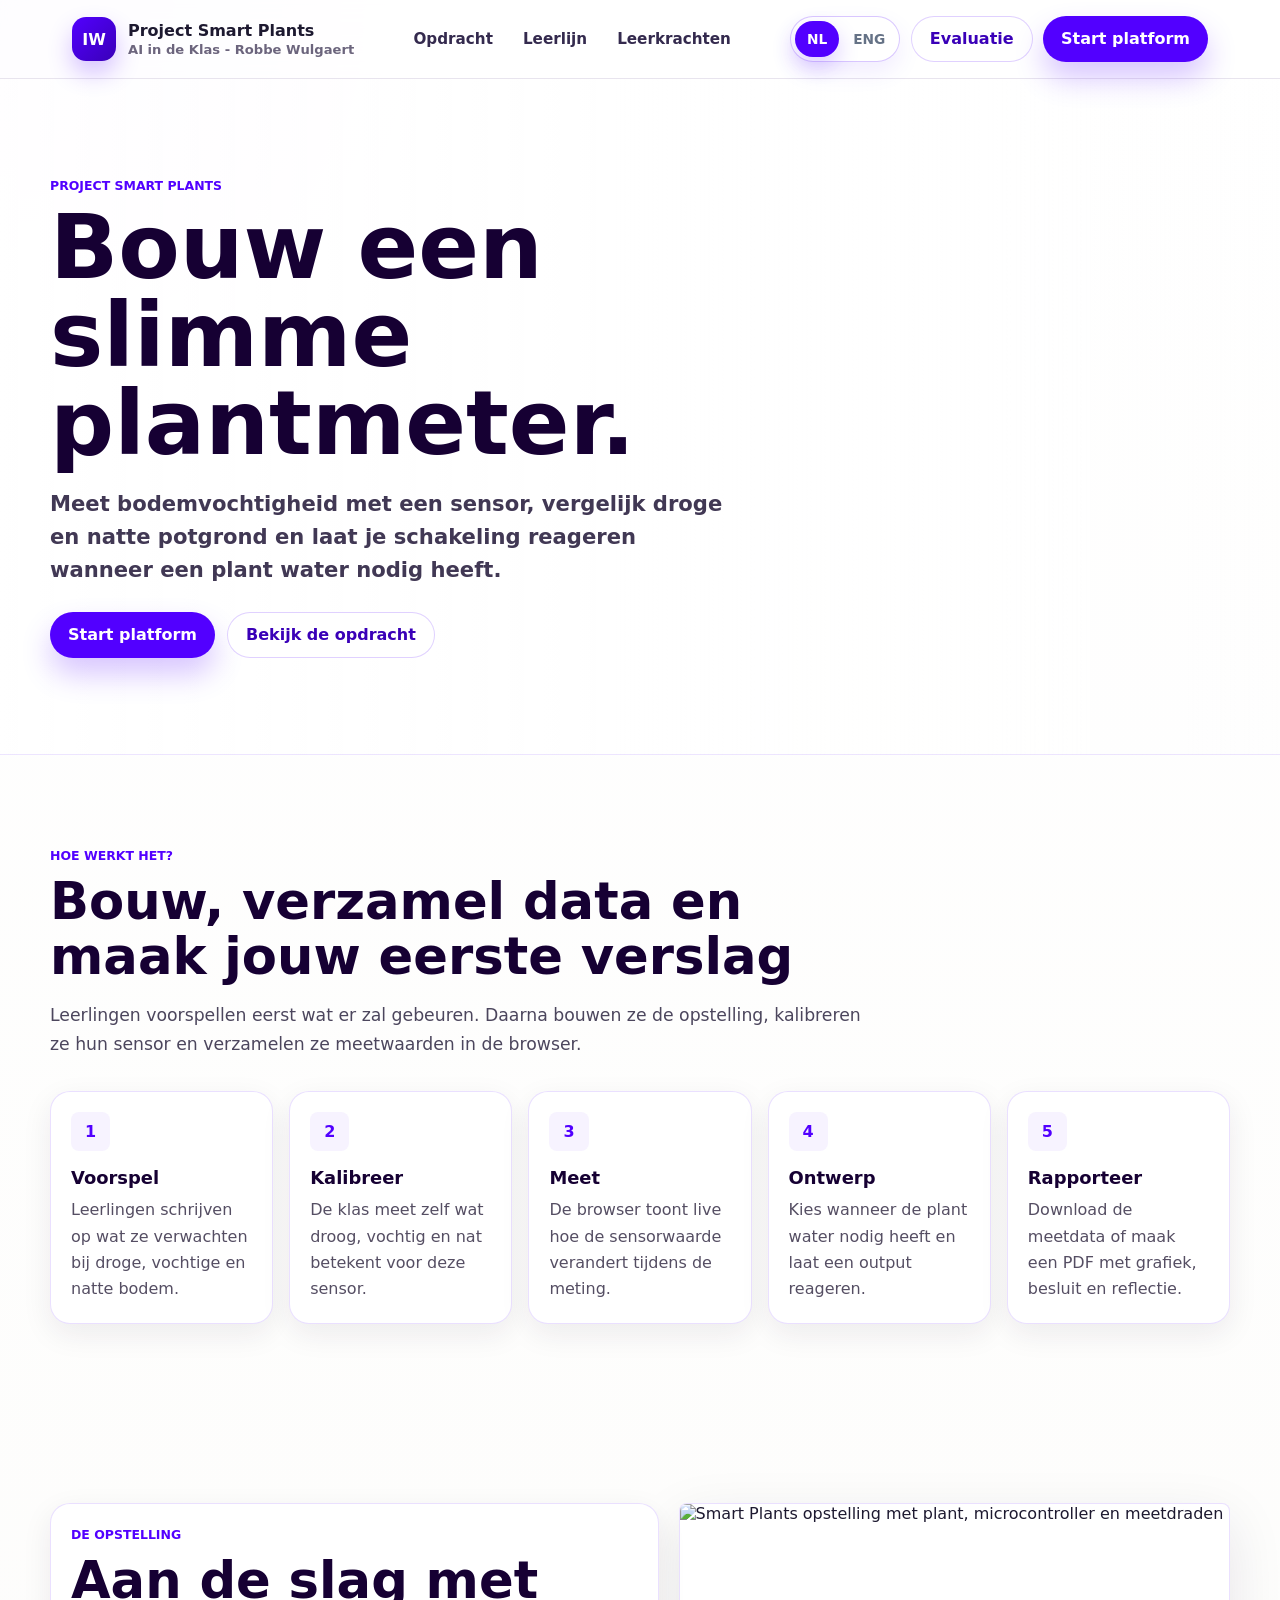
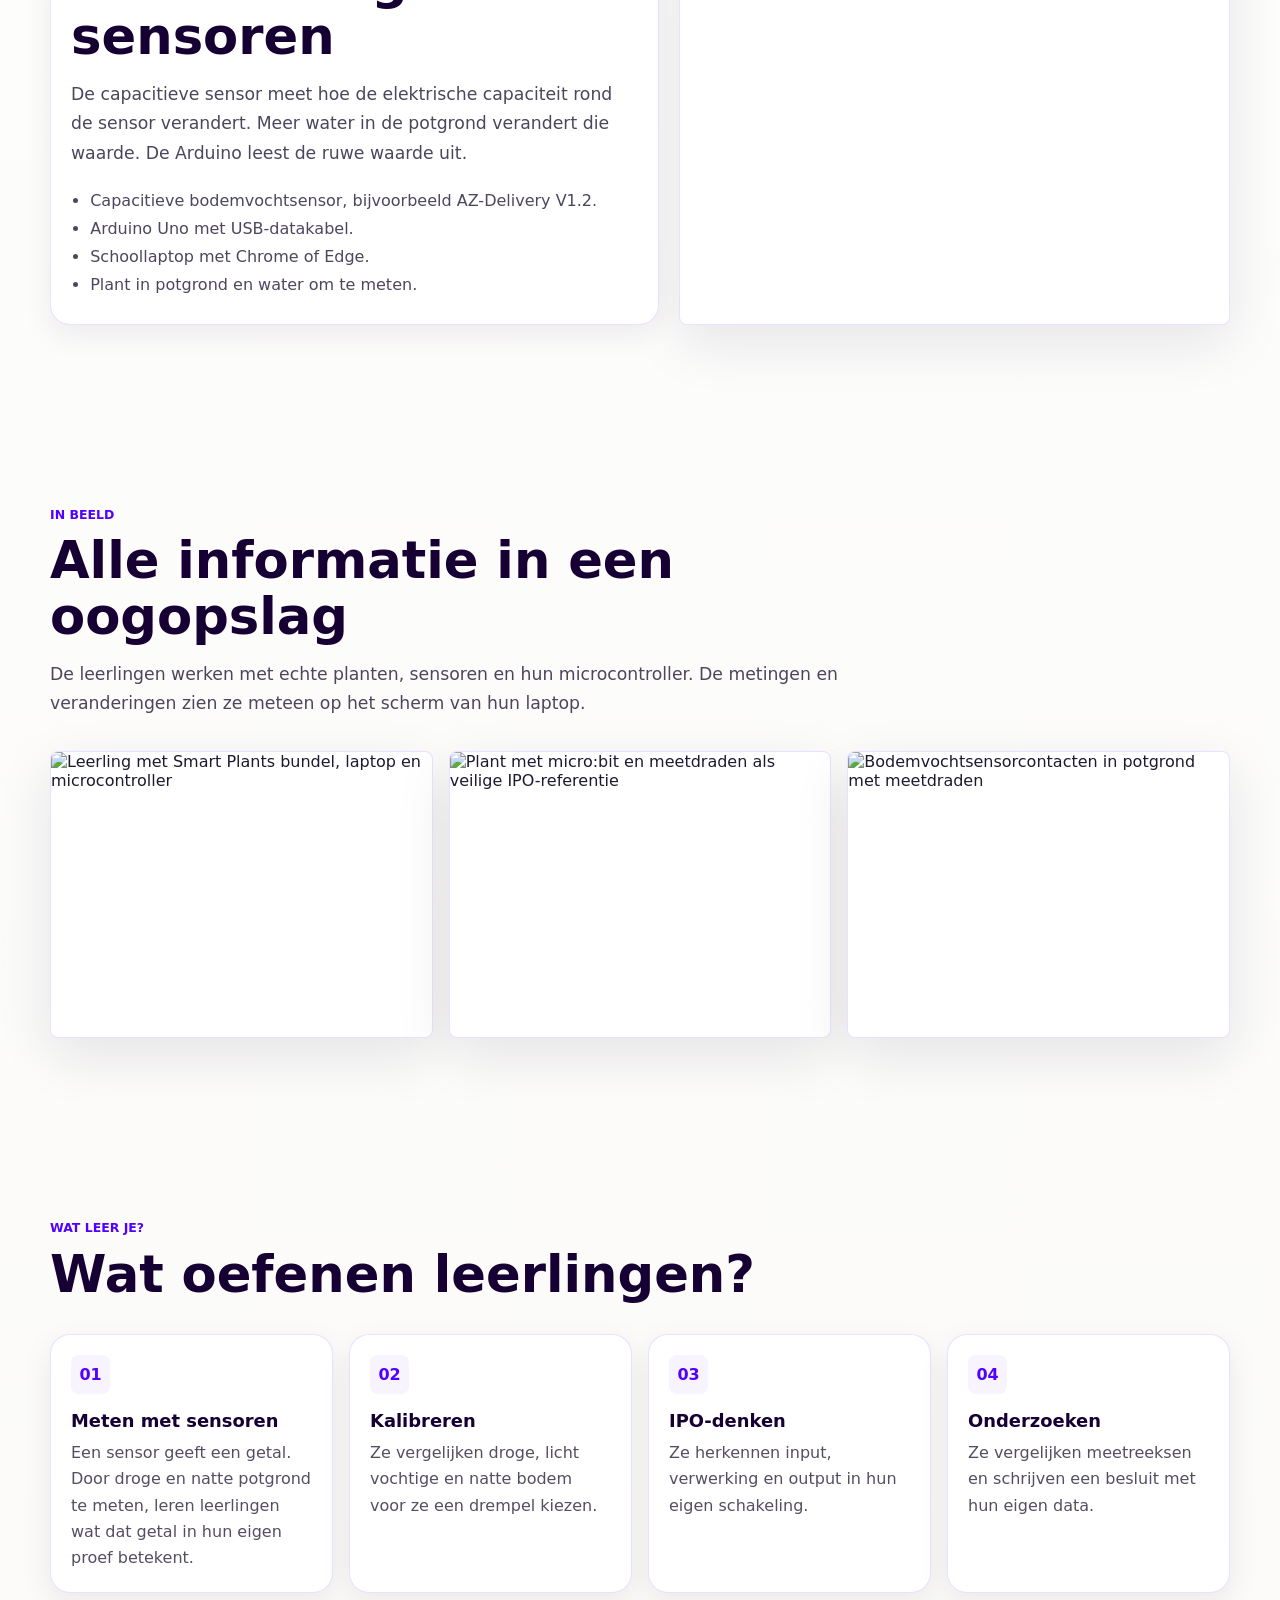
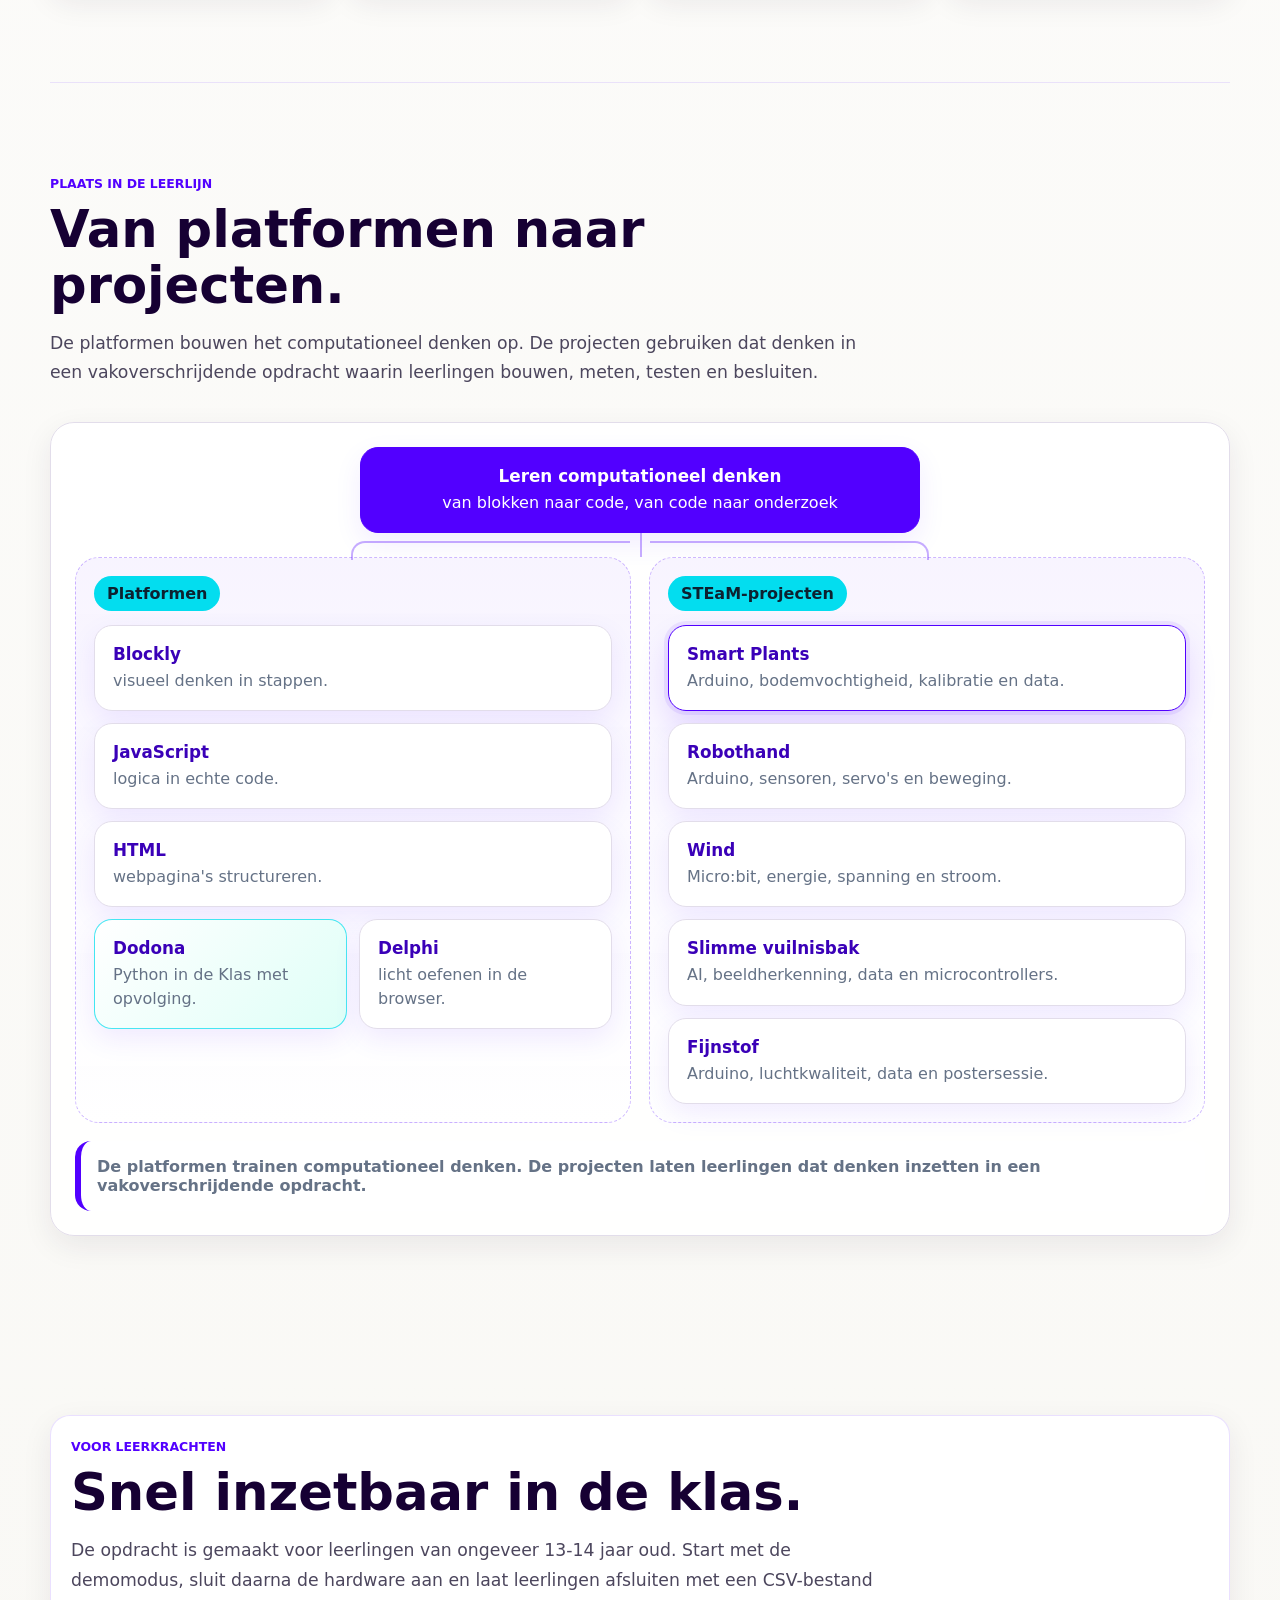
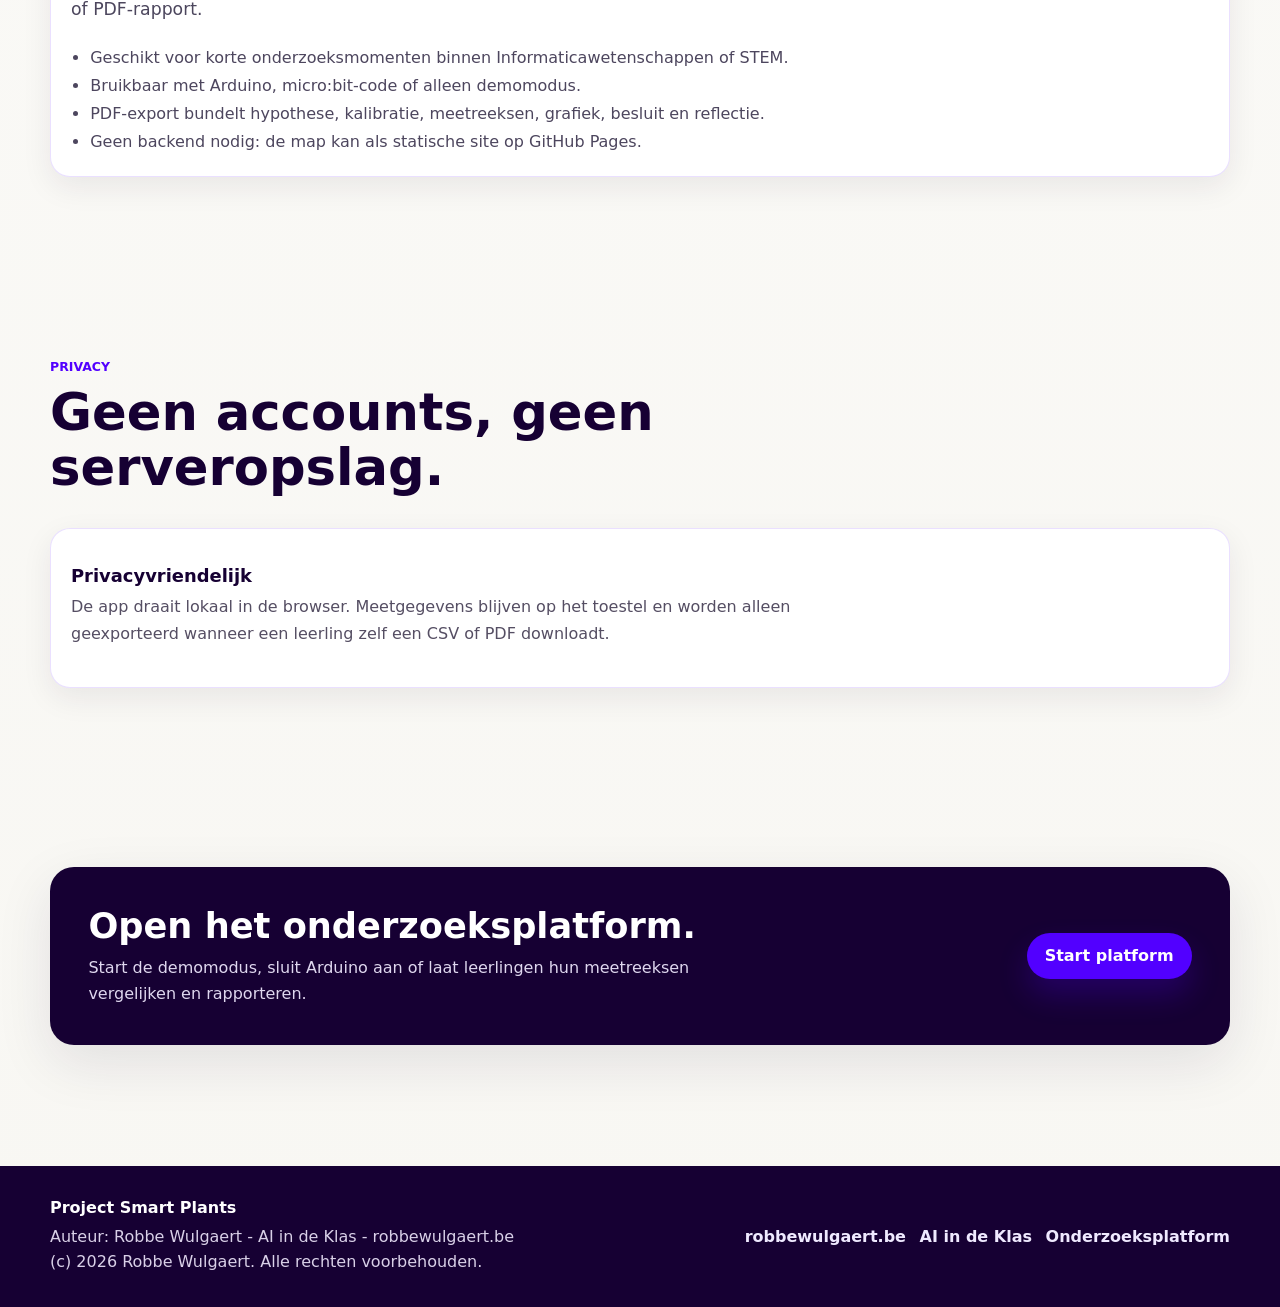
==== commit 801de7a9: "Updated language" ====
--- a/projectsmartplants/index.html
+++ b/projectsmartplants/index.html
@@ -110,11 +110,10 @@
 
     <section class="section landing-intro" id="werking">
       <p class="section-kicker">Hoe werkt het?</p>
-      <h2 class="section-title">Meet, vergelijk en trek een besluit.</h2>
+      <h2 class="section-title">Bouw, verzamel data en maak jouw eerste verslag</h2>
       <p class="section-lead">
         Leerlingen voorspellen eerst wat er zal gebeuren. Daarna bouwen ze de opstelling,
-        kalibreren ze hun sensor en verzamelen ze meetwaarden in de browser. Geen installatie,
-        geen leerlingenaccounts.
+        kalibreren ze hun sensor en verzamelen ze meetwaarden in de browser.
       </p>
 
       <div class="steps">
@@ -160,15 +159,16 @@
       <div class="split">
         <article class="audience-card">
           <p class="section-kicker">De opstelling</p>
-          <h2 class="section-title">Zet de sensor in de potgrond.</h2>
+          <h2 class="section-title">Aan de slag met sensoren</h2>
           <p class="section-lead">
-            De sensor meet in de potgrond. Arduino leest de waarde uit en de browser toont
-            meteen wat er verandert.
+            De capacitieve sensor meet hoe de elektrische capaciteit rond de sensor verandert.
+            Meer water in de potgrond verandert die waarde. De Arduino leest de ruwe waarde uit.
           </p>
           <ul class="bullet-list">
-            <li>Arduino is de primaire meetcontroller voor de eerste klasversie.</li>
-            <li>Heeft een demomodus voor uitleg, voorbereiding of toestellen zonder hardware.</li>
-            <li>Gebruikt lokale bibliotheken voor grafieken en PDF-export.</li>
+            <li>Capacitieve bodemvochtsensor, bijvoorbeeld AZ-Delivery V1.2.</li>
+            <li>Arduino Uno met USB-datakabel.</li>
+            <li>Schoollaptop met Chrome of Edge.</li>
+            <li>Plant in potgrond en water om te meten.</li>
           </ul>
         </article>
 
@@ -180,10 +180,10 @@
 
     <section class="section photo-section" id="beelden">
       <p class="section-kicker">In beeld</p>
-      <h2 class="section-title">De opstelling in beeld.</h2>
+      <h2 class="section-title">Alle informatie in een oogopslag</h2>
       <p class="section-lead">
-        Leerlingen werken met echte planten, meetdraden en een microcontroller.
-        De metingen blijven zichtbaar in de browser.
+        De leerlingen werken met echte planten, sensoren en hun microcontroller.
+        De metingen en veranderingen zien ze meteen op het scherm van hun laptop.
       </p>
       <div class="media-gallery">
         <figure class="photo-card">
@@ -207,7 +207,8 @@
           <div class="feature-icon">01</div>
           <h3 class="card-title">Meten met sensoren</h3>
           <p class="card-copy">
-            Leerlingen zien dat een sensor geen kant-en-klaar antwoord geeft.
+            Een sensor geeft een getal. Door droge en natte potgrond te meten, leren leerlingen
+            wat dat getal in hun eigen proef betekent.
           </p>
         </article>
         <article class="feature-card">
@@ -473,8 +474,8 @@
   "Project Smart Plants": "Project Smart Plants",
   "Bouw een slimme plantmeter.": "Build a smart plant meter.",
   "Meet bodemvochtigheid met een sensor, vergelijk droge en natte potgrond en laat je schakeling reageren wanneer een plant water nodig heeft.": "Measure soil moisture with a sensor, compare dry and wet potting soil and let your circuit react when a plant needs water.",
-  "Meet, vergelijk en trek een besluit.": "Measure, compare and draw a conclusion.",
-  "Leerlingen voorspellen eerst wat er zal gebeuren. Daarna bouwen ze de opstelling, kalibreren ze hun sensor en verzamelen ze meetwaarden in de browser. Geen installatie, geen leerlingenaccounts.": "Students first predict what will happen. Then they build the setup, calibrate their sensor and collect measurements in the browser. No installation, no student accounts.",
+  "Bouw, verzamel data en maak jouw eerste verslag": "Build, collect data and make your first report",
+  "Leerlingen voorspellen eerst wat er zal gebeuren. Daarna bouwen ze de opstelling, kalibreren ze hun sensor en verzamelen ze meetwaarden in de browser.": "Students first predict what will happen. Then they build the setup, calibrate their sensor and collect measurements in the browser.",
   "Voorspel": "Predict",
   "Leerlingen schrijven op wat ze verwachten bij droge, vochtige en natte bodem.": "Students write down what they expect with dry, moist and wet soil.",
   "Kalibreer": "Calibrate",
@@ -487,17 +488,18 @@
   "Download de meetdata of maak een PDF met grafiek, besluit en reflectie.": "Download the measurement data or create a PDF with graph, conclusion and reflection.",
   "Vergelijk": "Compare",
   "De opstelling": "The setup",
-  "Zet de sensor in de potgrond.": "Put the sensor in the potting soil.",
-  "De sensor meet in de potgrond. Arduino leest de waarde uit en de browser toont meteen wat er verandert.": "The sensor measures in the potting soil. Arduino reads the value and the browser immediately shows what changes.",
-  "Arduino is de primaire meetcontroller voor de eerste klasversie.": "Arduino is the primary measurement controller for the first classroom version.",
-  "Heeft een demomodus voor uitleg, voorbereiding of toestellen zonder hardware.": "Has a demo mode for explanation, preparation or devices without hardware.",
-  "Gebruikt lokale bibliotheken voor grafieken en PDF-export.": "Uses local libraries for charts and PDF export.",
+  "Aan de slag met sensoren": "Get started with sensors",
+  "De capacitieve sensor meet hoe de elektrische capaciteit rond de sensor verandert. Meer water in de potgrond verandert die waarde. De Arduino leest de ruwe waarde uit.": "The capacitive sensor measures how the electrical capacitance around it changes. More water in the potting soil changes that value. The Arduino reads the raw value.",
+  "Capacitieve bodemvochtsensor, bijvoorbeeld AZ-Delivery V1.2.": "Capacitive soil-moisture sensor, for example AZ-Delivery V1.2.",
+  "Arduino Uno met USB-datakabel.": "Arduino Uno with USB data cable.",
+  "Schoollaptop met Chrome of Edge.": "School laptop with Chrome or Edge.",
+  "Plant in potgrond en water om te meten.": "Plant in potting soil and water for the measurement.",
   "In beeld": "In pictures",
-  "De opstelling in beeld.": "The setup in pictures.",
-  "Leerlingen werken met echte planten, meetdraden en een microcontroller. De metingen blijven zichtbaar in de browser.": "Students work with real plants, measuring wires and a microcontroller. The measurements stay visible in the browser.",
+  "Alle informatie in een oogopslag": "All the information at a glance",
+  "De leerlingen werken met echte planten, sensoren en hun microcontroller. De metingen en veranderingen zien ze meteen op het scherm van hun laptop.": "Students work with real plants, sensors and their microcontroller. They immediately see the measurements and changes on their laptop screen.",
   "Wat oefenen leerlingen?": "What do students practise?",
   "Meten met sensoren": "Measuring with sensors",
-  "Leerlingen zien dat een sensor geen kant-en-klaar antwoord geeft.": "Students see that a sensor does not give a ready-made answer.",
+  "Een sensor geeft een getal. Door droge en natte potgrond te meten, leren leerlingen wat dat getal in hun eigen proef betekent.": "A sensor gives a number. By measuring dry and wet potting soil, students learn what that number means in their own experiment.",
   "Kalibreren": "Calibrating",
   "Ze vergelijken droge, licht vochtige en natte bodem voor ze een drempel kiezen.": "They compare dry, lightly moist and wet soil before choosing a threshold.",
   "IPO-denken": "IPO thinking",
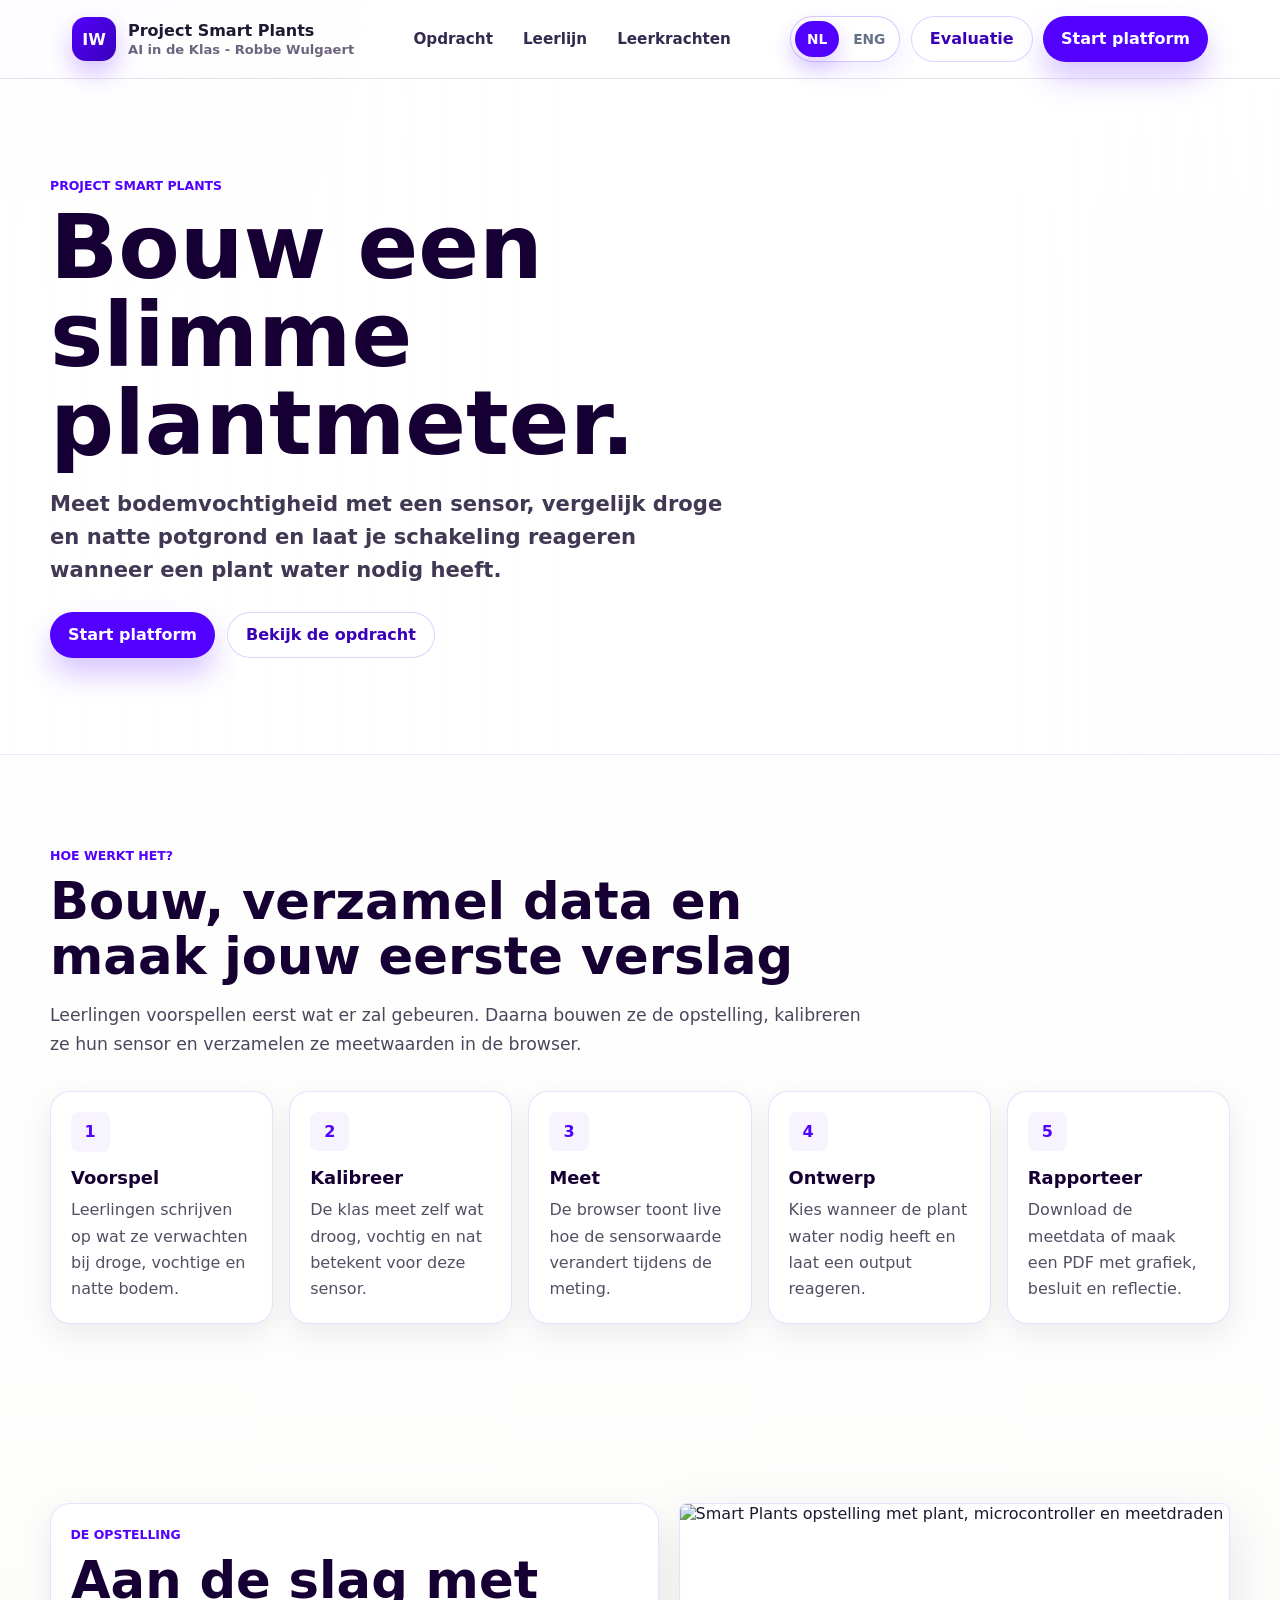
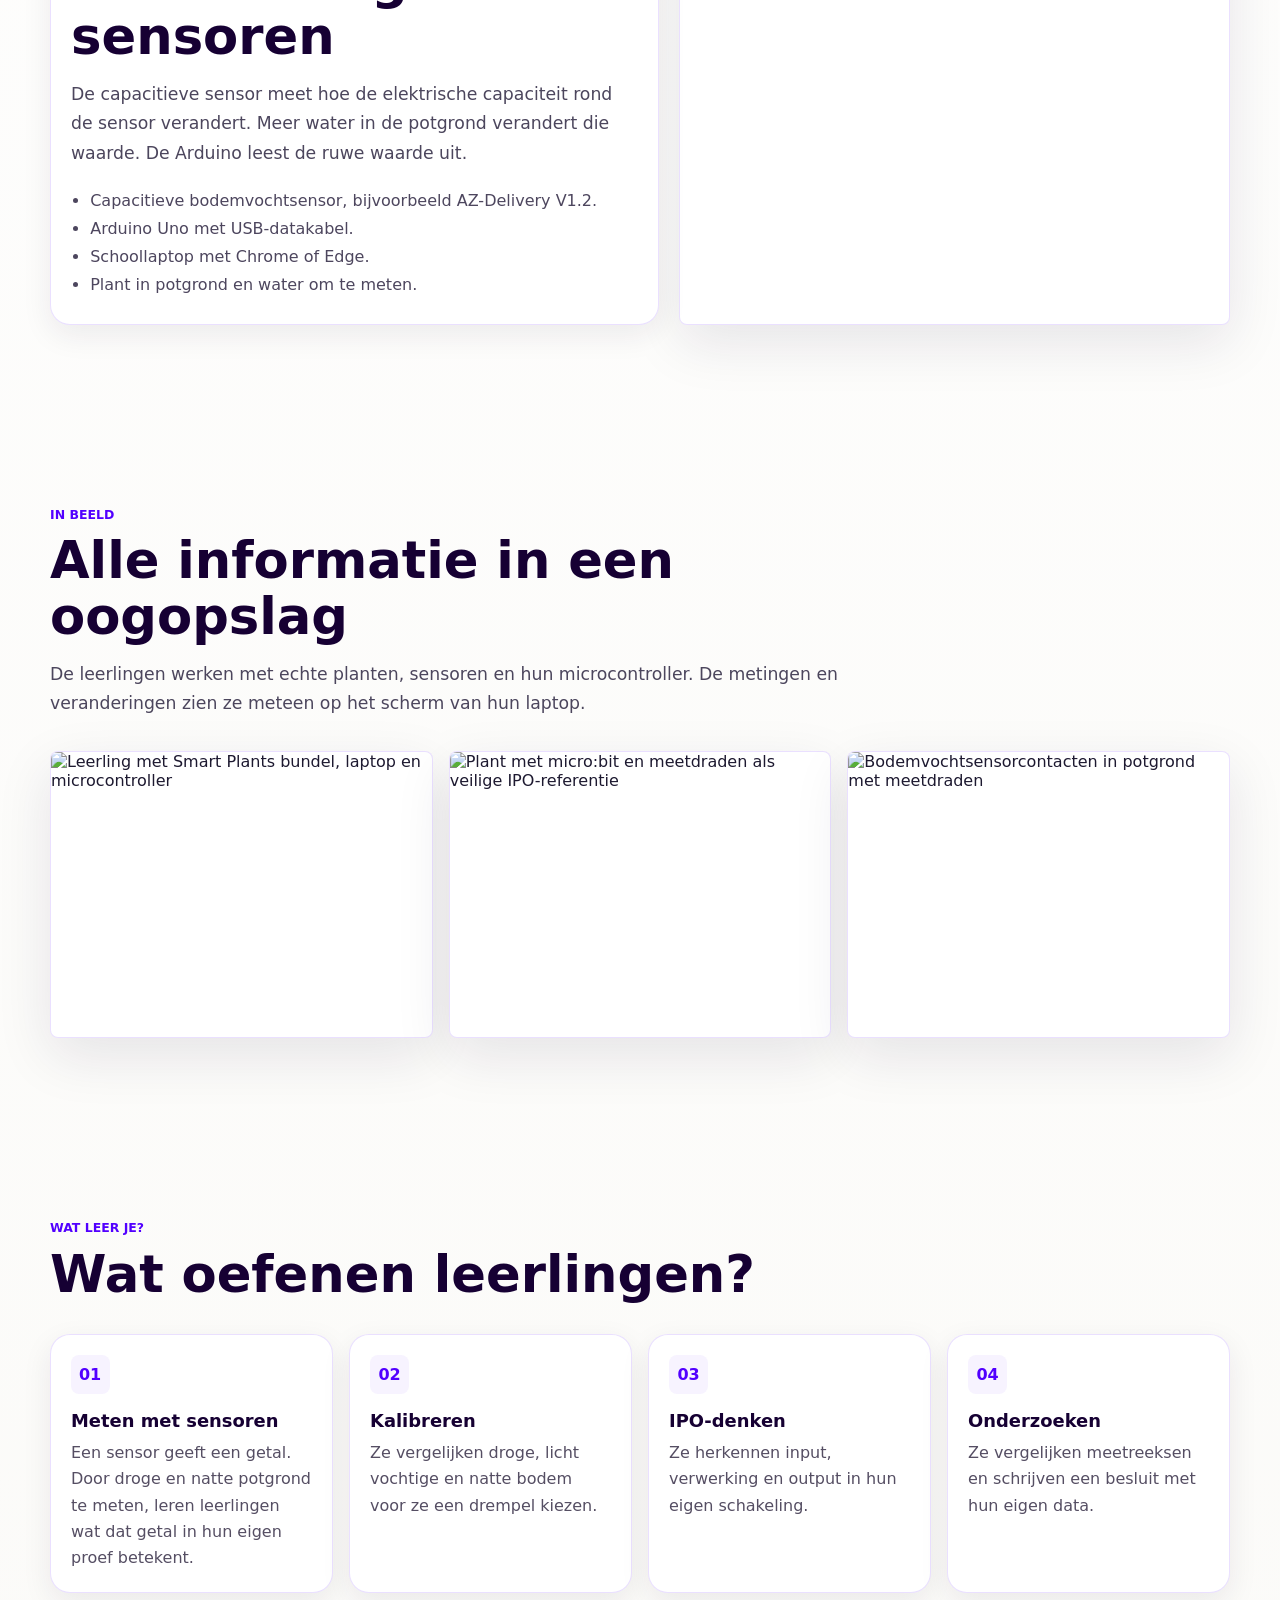
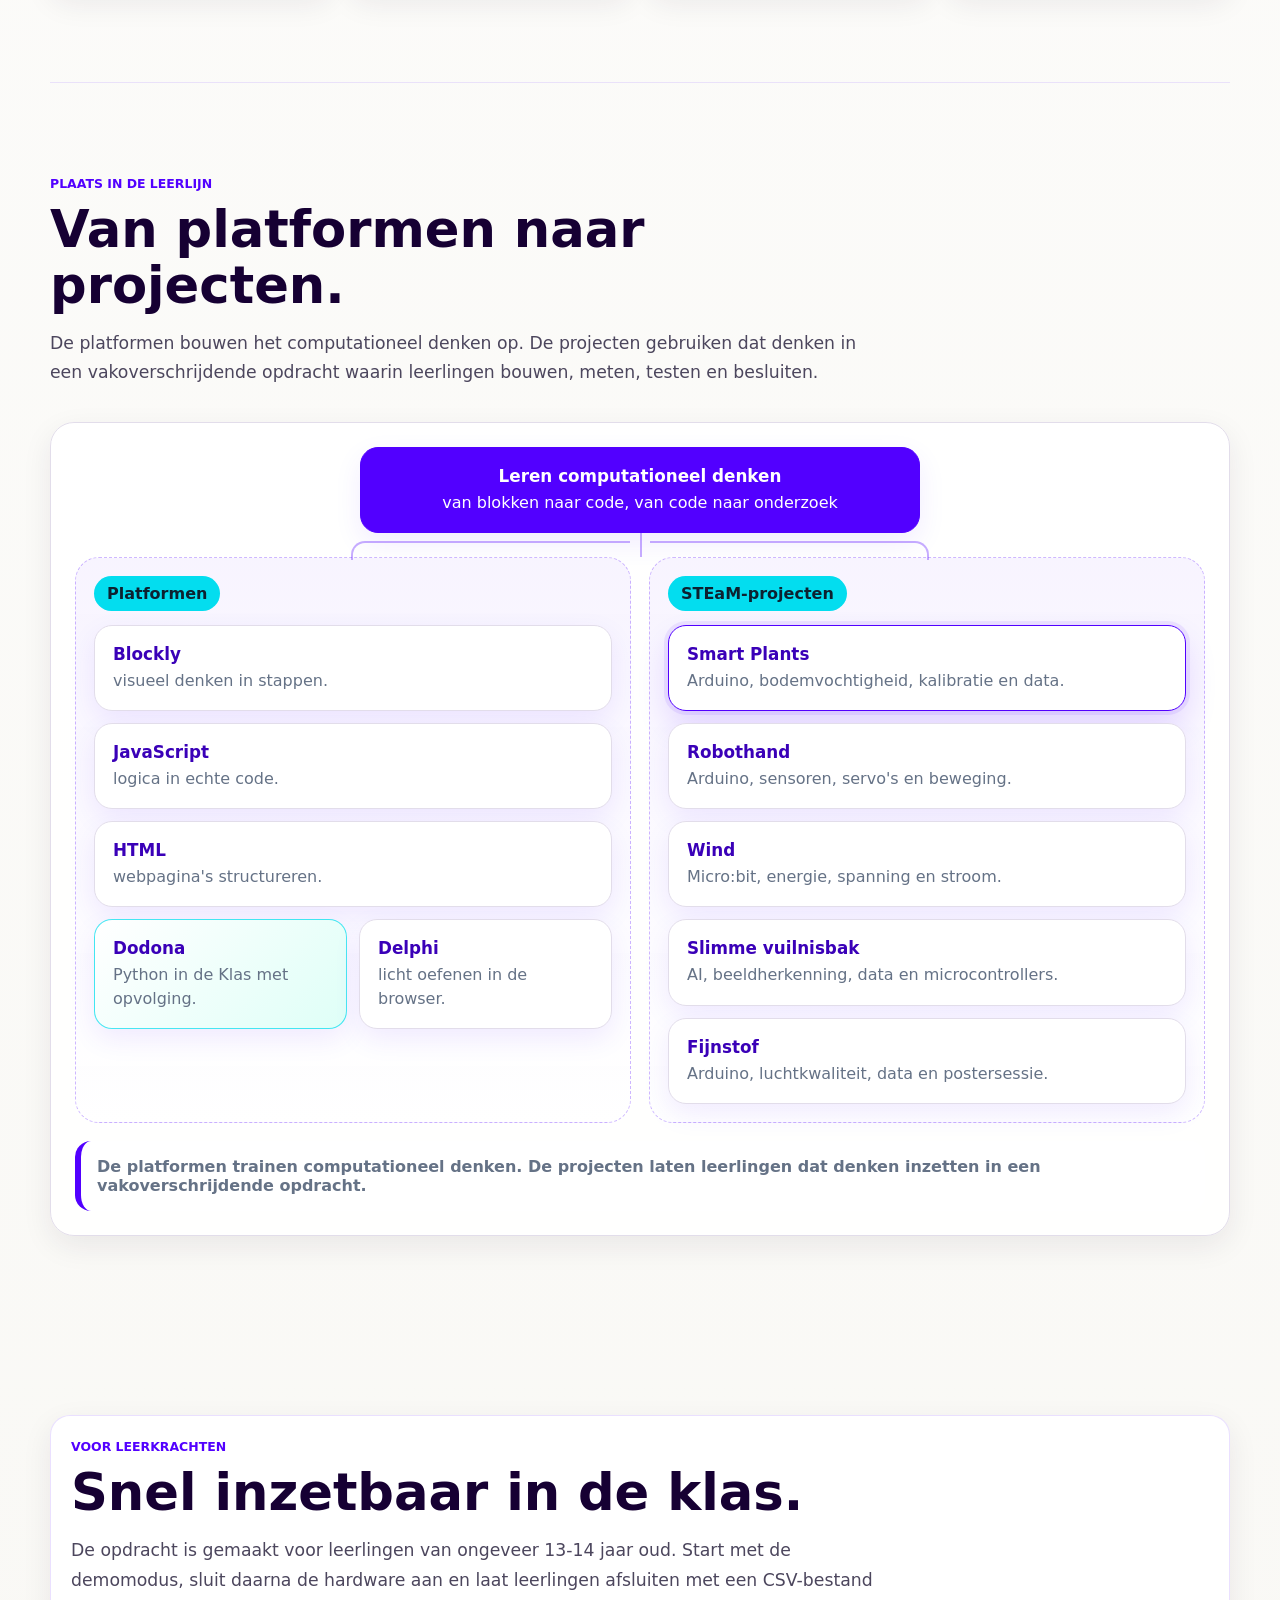
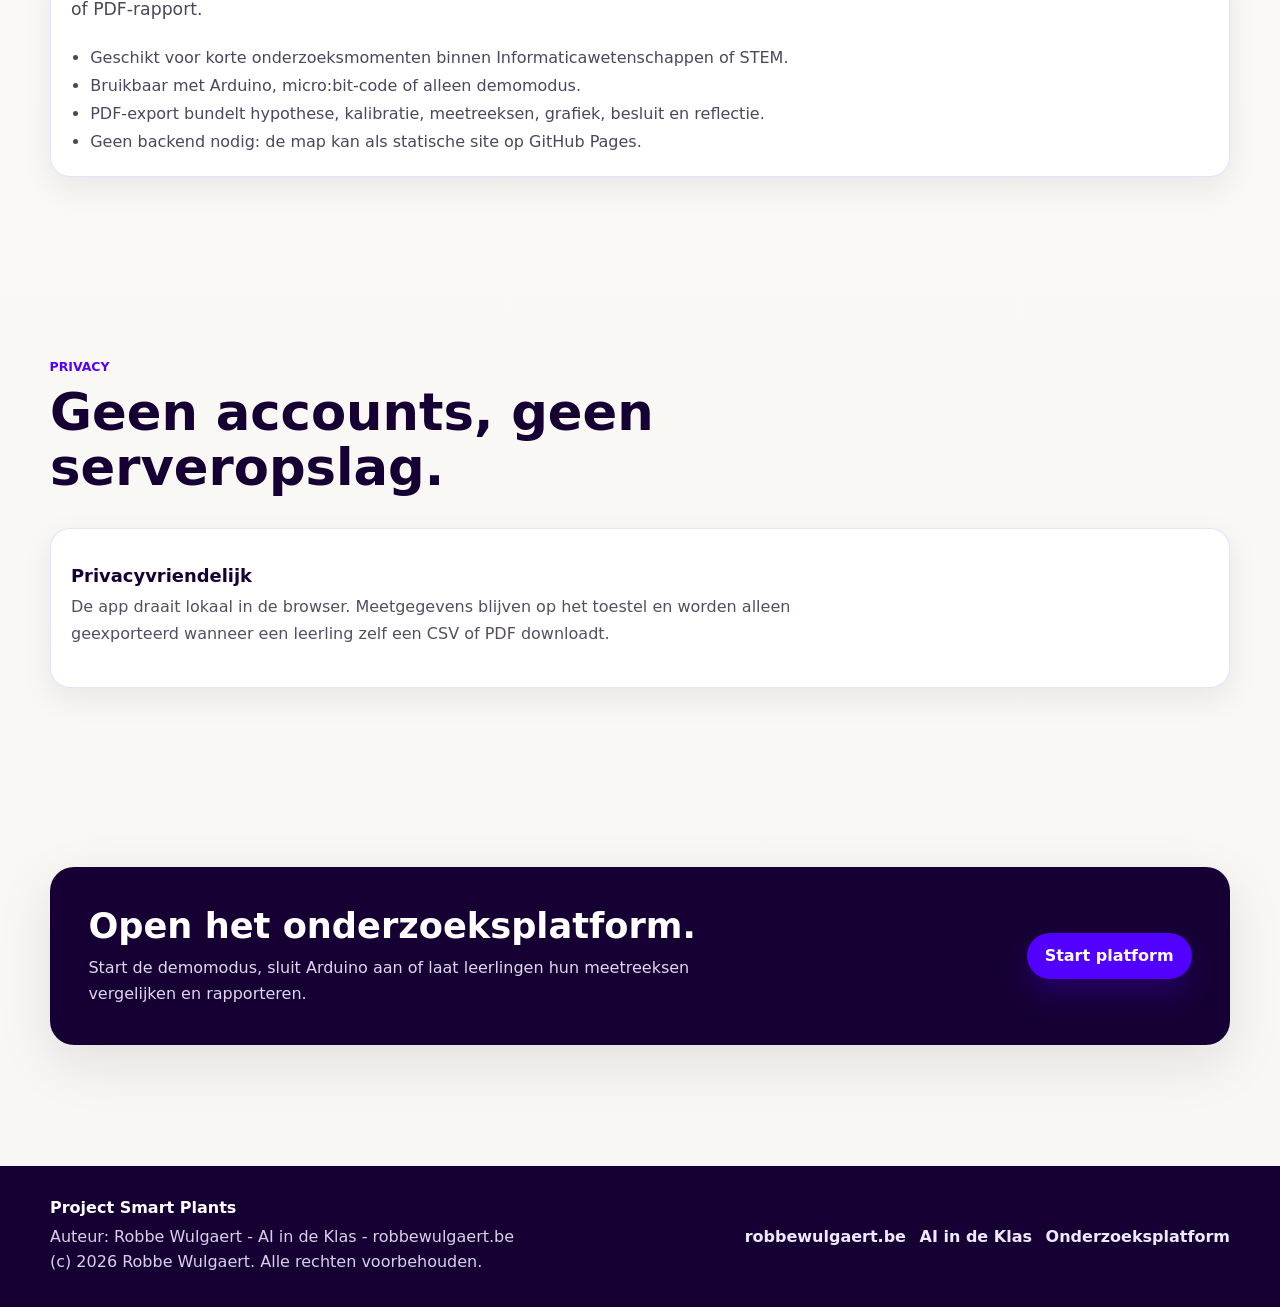
==== commit 78f87c6f: "Updating mobile view" ====
--- a/projectsmartplants/index.html
+++ b/projectsmartplants/index.html
@@ -85,7 +85,7 @@
         </div>
         <a class="btn btn-secondary" href="evaluatie.html">Evaluatie</a>
         <a class="btn btn-primary" href="platform.html">Start platform</a>
-        <button class="menu-button" id="menuButton" type="button" aria-expanded="false" aria-controls="navLinks">
+        <button class="menu-button" id="menuButton" type="button" aria-expanded="false" aria-controls="navLinks" aria-label="Navigatie openen">
           Menu
         </button>
       </div>
@@ -381,16 +381,41 @@
     const menuButton = document.getElementById("menuButton");
     const navLinks = document.getElementById("navLinks");
 
+    const getMenuLabel = (isOpen) => {
+      const isEnglish = document.documentElement.lang === "en";
+      if (isEnglish) return isOpen ? "Close navigation" : "Open navigation";
+      return isOpen ? "Navigatie sluiten" : "Navigatie openen";
+    };
+
+    const setMenuState = (isOpen) => {
+      navLinks.classList.toggle("is-open", isOpen);
+      menuButton.setAttribute("aria-expanded", String(isOpen));
+      menuButton.setAttribute("aria-label", getMenuLabel(isOpen));
+    };
+
     menuButton?.addEventListener("click", () => {
-      const isOpen = navLinks.classList.toggle("is-open");
-      menuButton.setAttribute("aria-expanded", String(isOpen));
+      setMenuState(!navLinks.classList.contains("is-open"));
     });
 
     navLinks?.addEventListener("click", (event) => {
       if (event.target instanceof HTMLAnchorElement) {
-        navLinks.classList.remove("is-open");
-        menuButton.setAttribute("aria-expanded", "false");
+        setMenuState(false);
       }
+    });
+
+    document.addEventListener("keydown", (event) => {
+      if (event.key === "Escape" && navLinks.classList.contains("is-open")) {
+        setMenuState(false);
+        menuButton.focus();
+      }
+    });
+
+    window.addEventListener("resize", () => {
+      if (window.matchMedia("(min-width: 981px)").matches) setMenuState(false);
+    });
+
+    document.addEventListener("smartplants:languagechange", () => {
+      menuButton.setAttribute("aria-label", getMenuLabel(navLinks.classList.contains("is-open")));
     });
   </script>
 <script id="language-toggle-script">
@@ -581,6 +606,7 @@
       button.setAttribute("aria-pressed", String(isActive));
     });
     try { localStorage.setItem(LANGUAGE_KEY, useEnglish ? "en" : "nl"); } catch (error) {}
+    document.dispatchEvent(new CustomEvent("smartplants:languagechange"));
   }
   function initLanguageToggle() {
     document.querySelectorAll("[data-language-choice]").forEach((button) => {
--- a/projectsmartplants/style.css
+++ b/projectsmartplants/style.css
@@ -1870,11 +1870,29 @@
   }
 
   .nav-links {
+    display: none;
     order: 3;
     width: 100%;
     justify-content: flex-start;
-    overflow-x: auto;
     padding-top: 0.3rem;
+  }
+
+  .nav-links.is-open {
+    display: grid;
+    grid-template-columns: 1fr;
+  }
+
+  .menu-button {
+    display: inline-flex;
+  }
+
+  .nav-actions {
+    flex-wrap: wrap;
+    justify-content: flex-end;
+  }
+
+  .nav-actions .btn {
+    width: auto;
   }
 
   .landing-hero {
@@ -1949,18 +1967,20 @@
     display: none;
   }
 
+  .nav-actions {
+    width: 100%;
+    min-width: 0;
+    justify-content: flex-start;
+  }
+
+  .nav-actions .btn,
+  .nav-actions .menu-button {
+    flex: 1 1 auto;
+    min-width: 0;
+  }
+
   .nav-links {
-    display: none;
     padding: 0.5rem 0 0.2rem;
-  }
-
-  .nav-links.is-open {
-    display: grid;
-    grid-template-columns: 1fr;
-  }
-
-  .menu-button {
-    display: inline-flex;
   }
 
   .landing-hero {
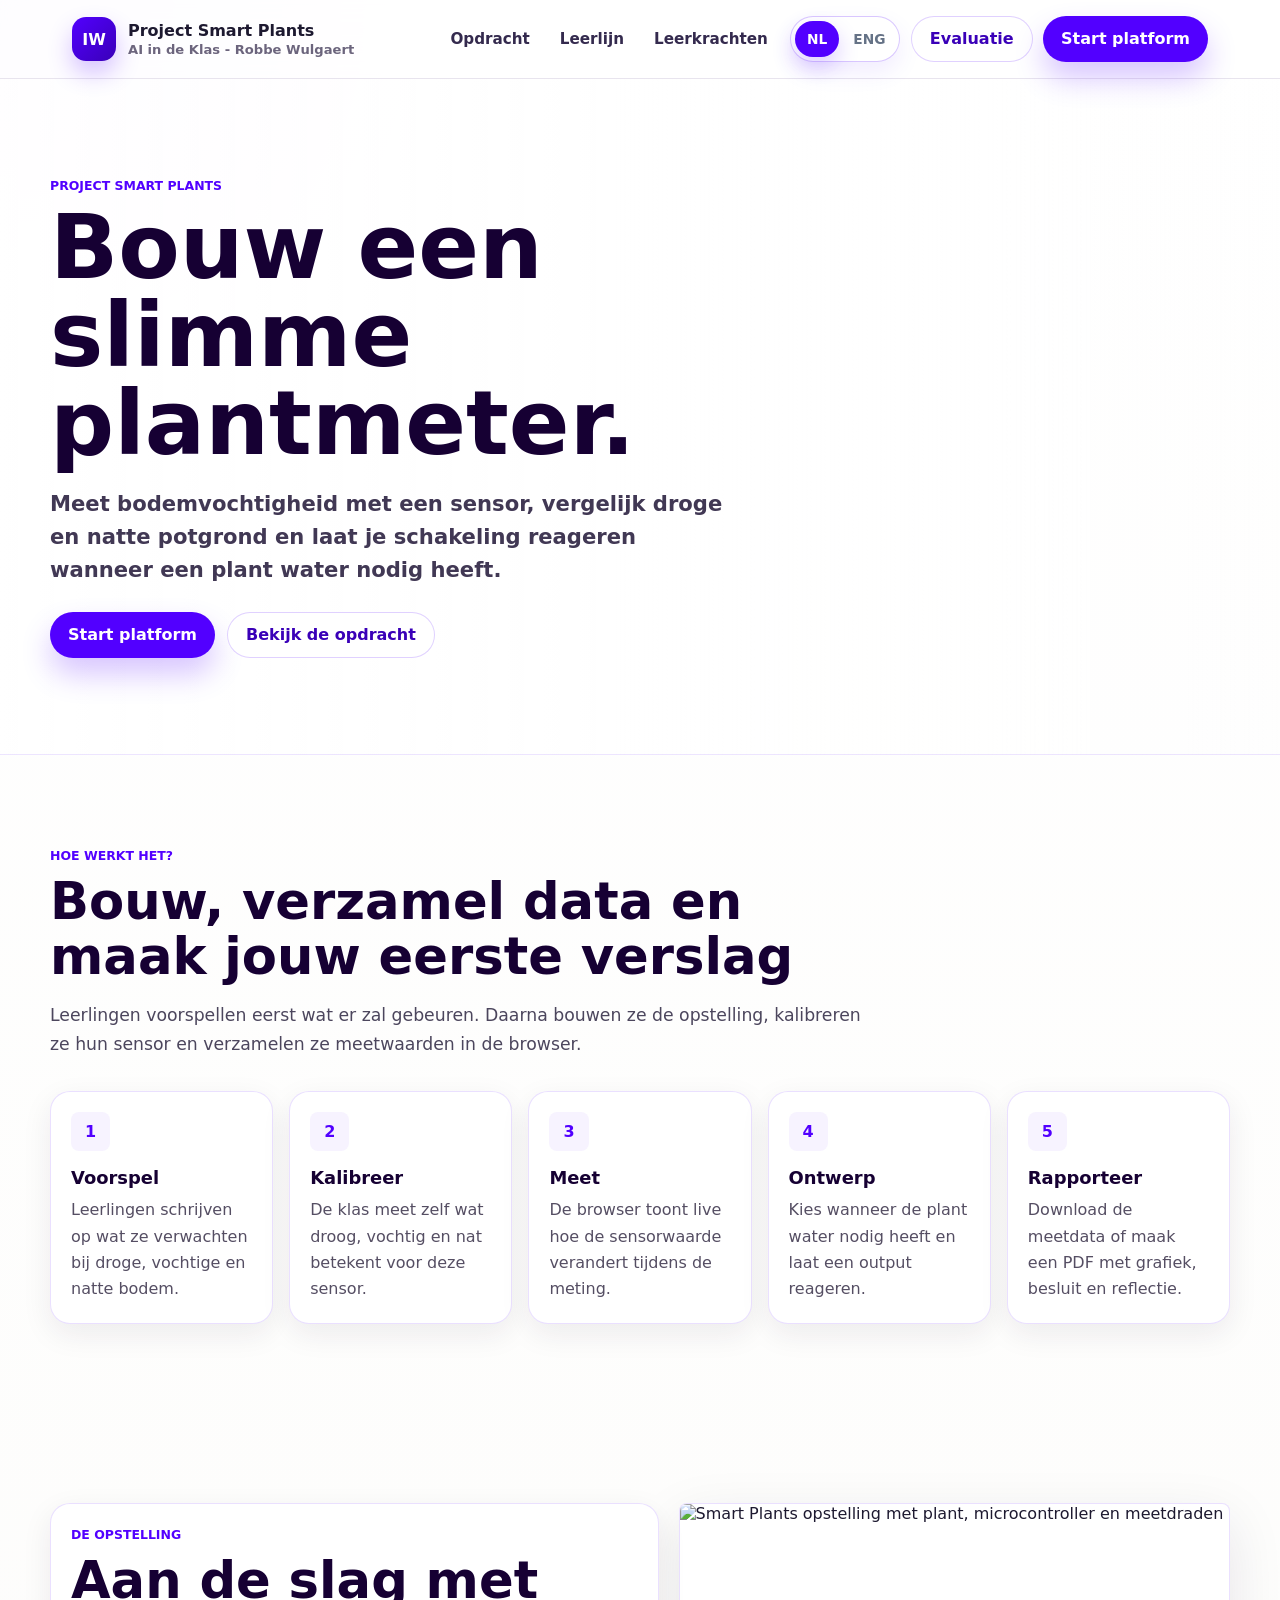
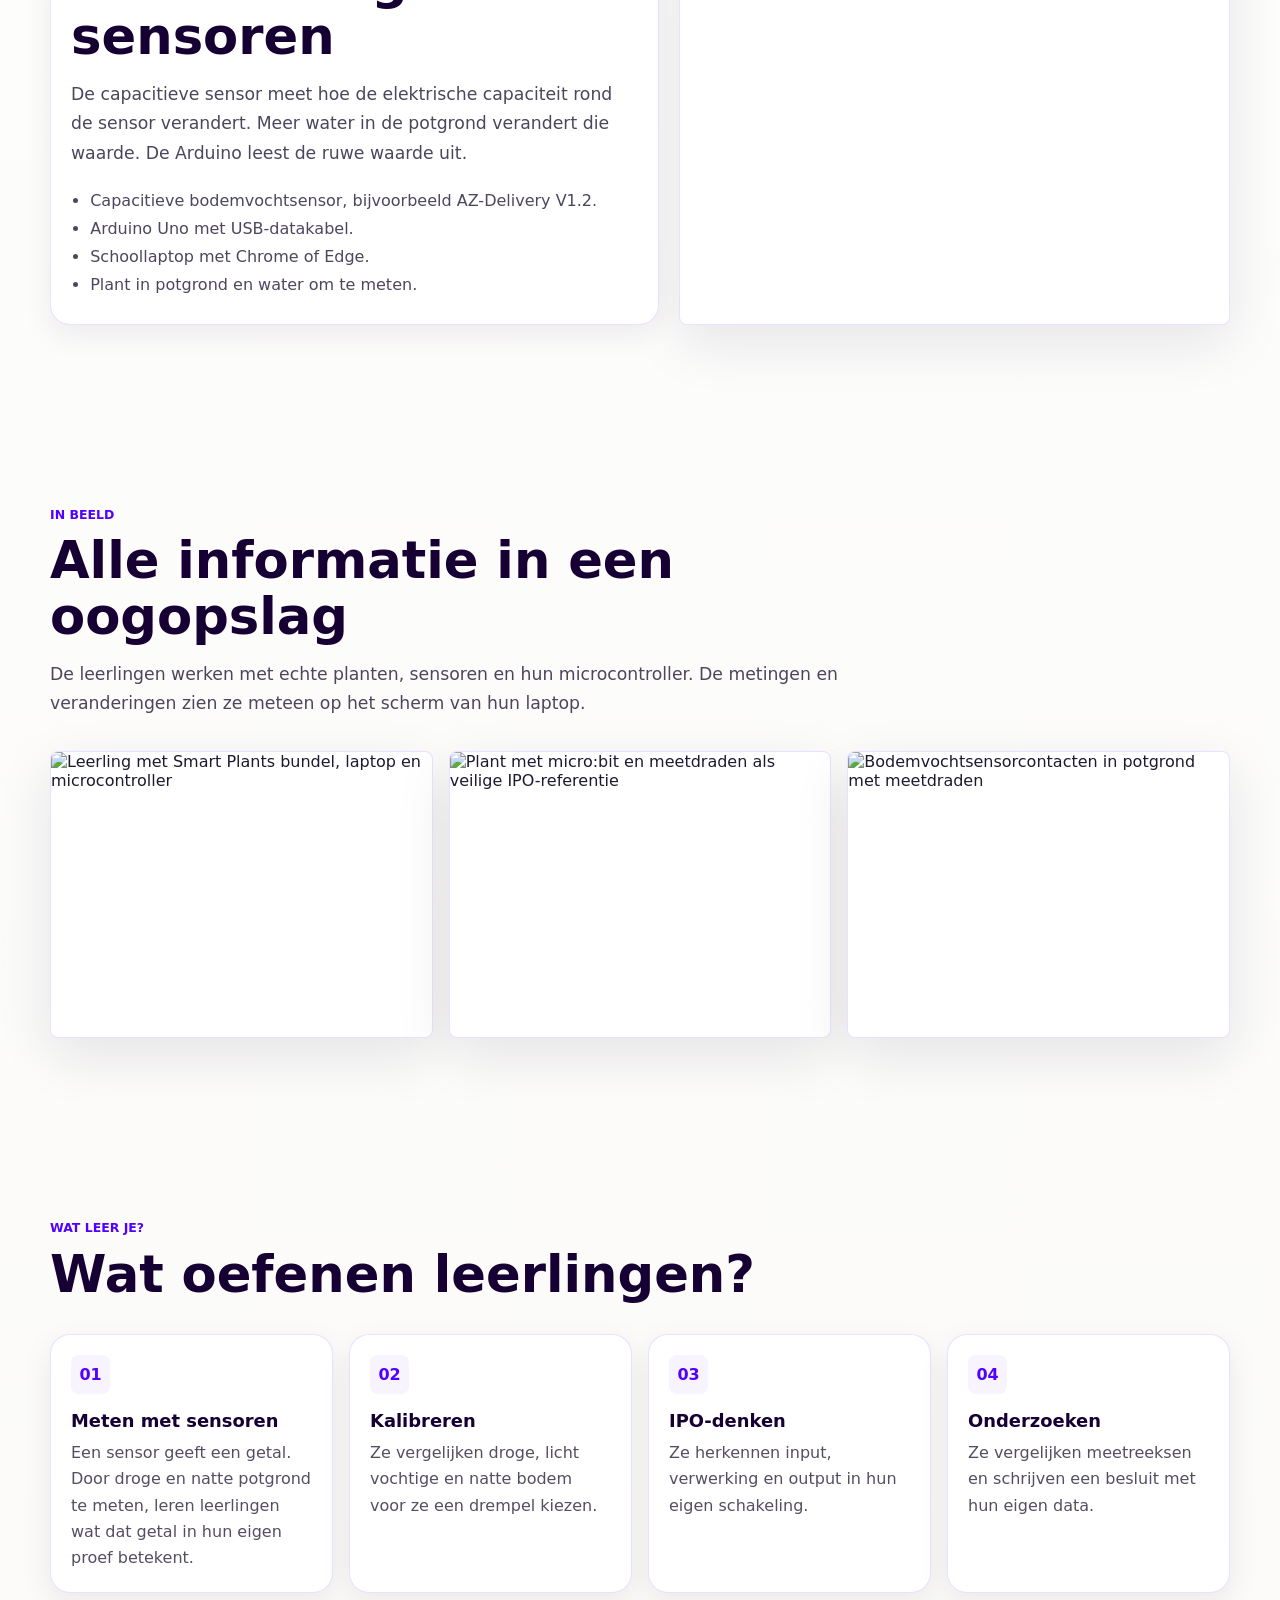
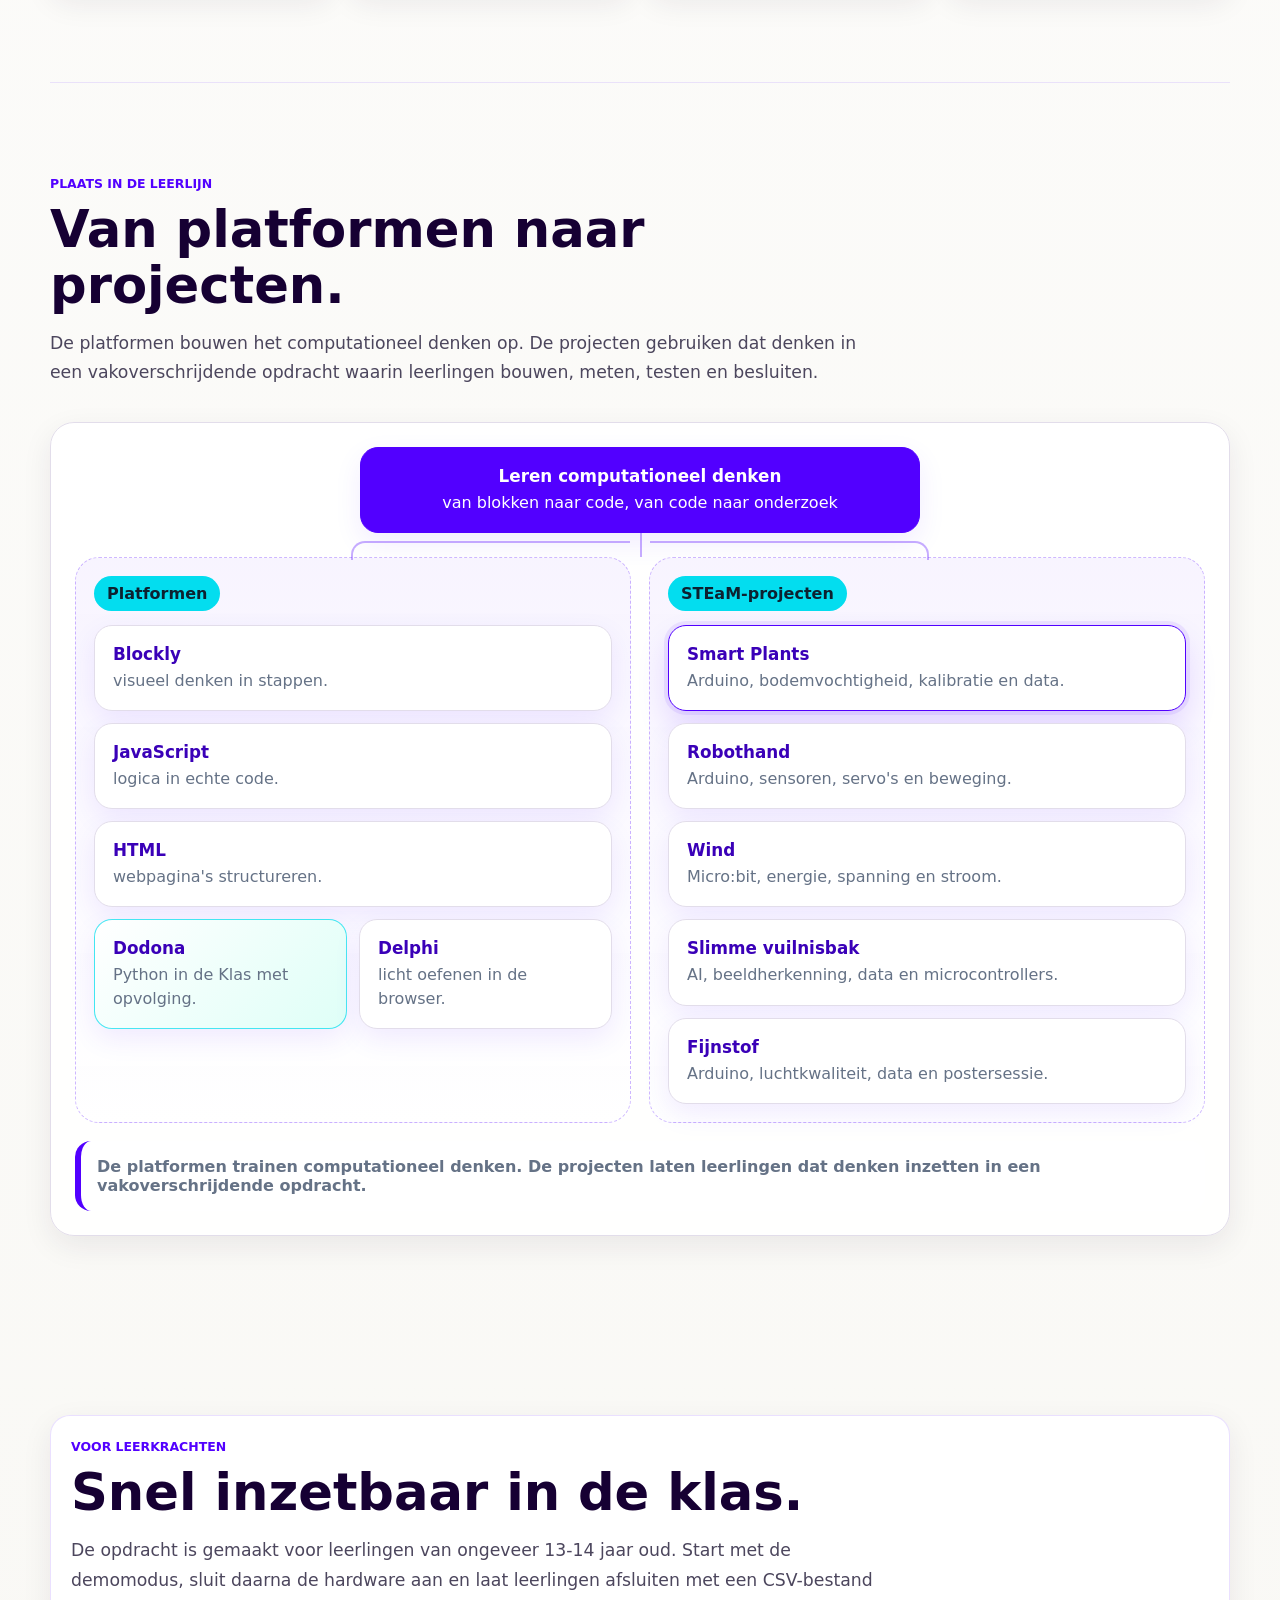
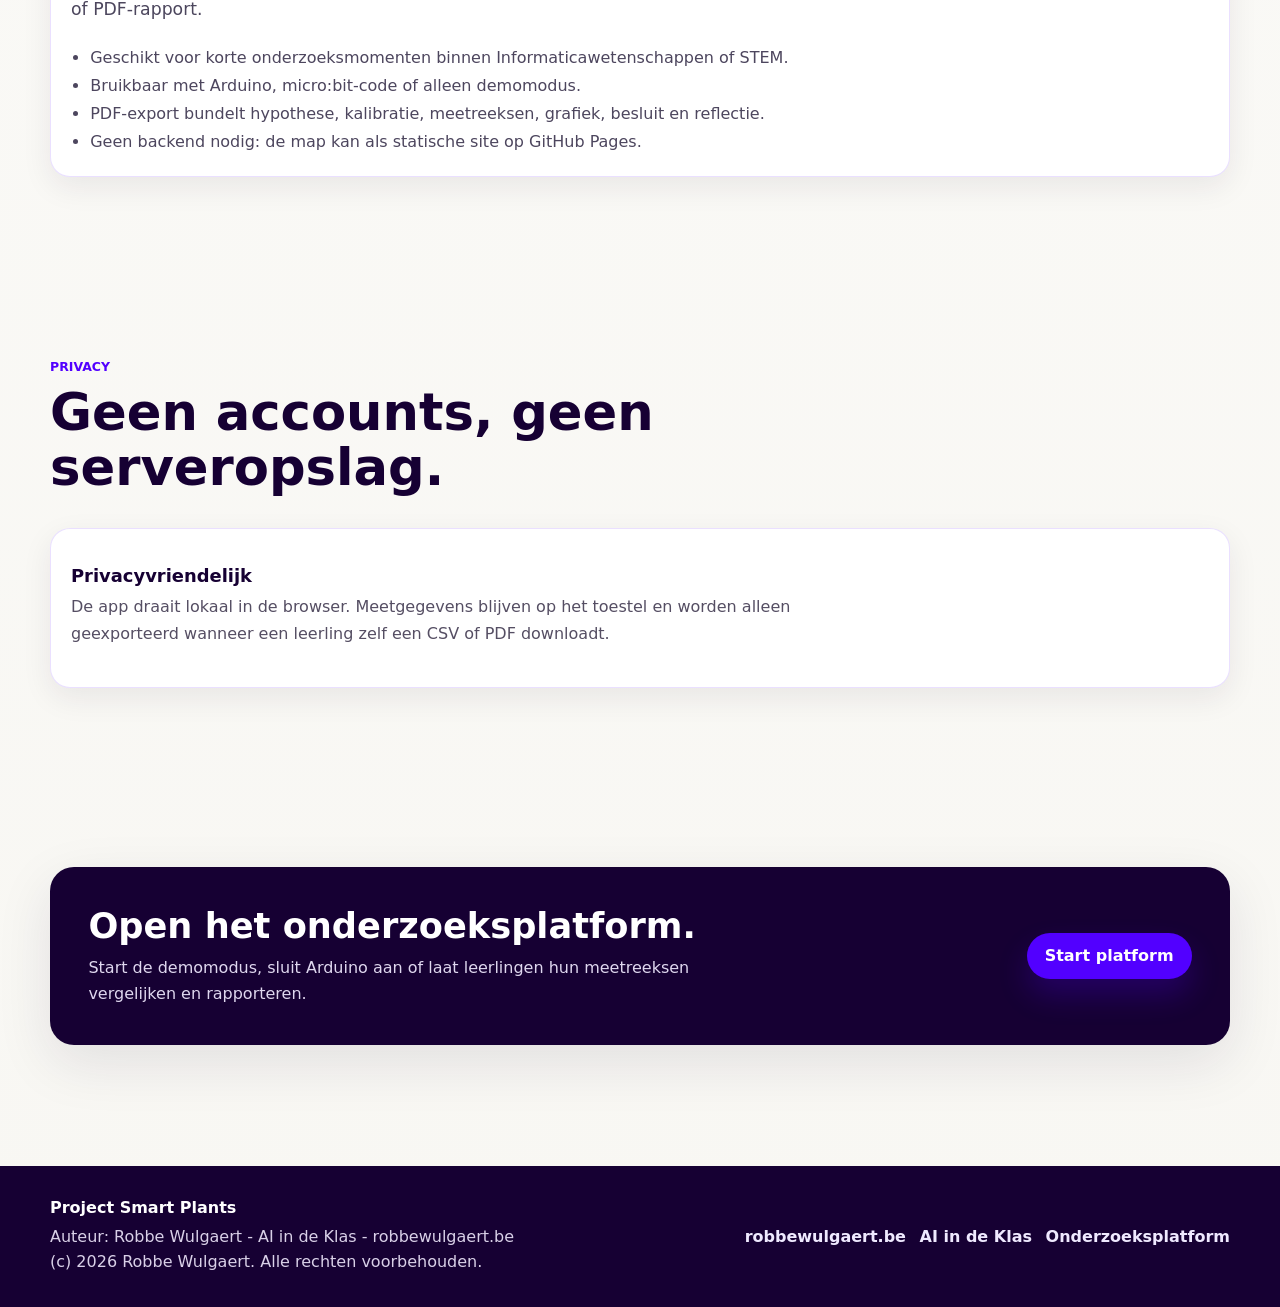
==== commit 01f3e99b: "Fixing mobile headers" ====
--- a/projectsmartplants/index.html
+++ b/projectsmartplants/index.html
@@ -54,9 +54,6 @@
   outline: 3px solid rgba(61, 255, 208, 0.75);
   outline-offset: 2px;
 }
-@media (max-width: 760px) {
-  .language-toggle { order: 2; }
-}
 </style>
 </head>
 <body class="landing-page">
@@ -64,6 +61,9 @@
 
   <header class="site-header">
     <nav class="nav" aria-label="Hoofdnavigatie">
+      <button class="menu-button" id="menuButton" type="button" aria-expanded="false" aria-controls="navLinks" aria-label="Navigatie openen">
+        <span class="menu-button-icon" aria-hidden="true"></span>
+      </button>
       <a class="brand-link" href="#top" aria-label="Project Smart Plants">
         <span class="brand-mark">IW</span>
         <span class="brand-copy">
@@ -72,22 +72,20 @@
         </span>
       </a>
 
-      <div class="nav-links" id="navLinks">
-        <a href="#werking">Opdracht</a>
-        <a href="#leerlijn">Leerlijn</a>
-        <a href="#leerkrachten">Leerkrachten</a>
-      </div>
-
-      <div class="nav-actions">
-        <div class="language-toggle" role="group" aria-label="Taalkeuze">
-          <button type="button" class="is-active" data-language-choice="nl" aria-pressed="true">NL</button>
-          <button type="button" data-language-choice="en" aria-pressed="false">ENG</button>
-        </div>
-        <a class="btn btn-secondary" href="evaluatie.html">Evaluatie</a>
-        <a class="btn btn-primary" href="platform.html">Start platform</a>
-        <button class="menu-button" id="menuButton" type="button" aria-expanded="false" aria-controls="navLinks" aria-label="Navigatie openen">
-          Menu
-        </button>
+      <div class="nav-panel" id="navLinks">
+        <div class="nav-links">
+          <a href="#werking">Opdracht</a>
+          <a href="#leerlijn">Leerlijn</a>
+          <a href="#leerkrachten">Leerkrachten</a>
+        </div>
+        <div class="nav-actions">
+          <div class="language-toggle" role="group" aria-label="Taalkeuze">
+            <button type="button" class="is-active" data-language-choice="nl" aria-pressed="true" aria-label="Nederlands kiezen">NL</button>
+            <button type="button" data-language-choice="en" aria-pressed="false" aria-label="Engels kiezen">ENG</button>
+          </div>
+          <a class="btn btn-secondary" href="evaluatie.html">Evaluatie</a>
+          <a class="btn btn-primary" href="platform.html">Start platform</a>
+        </div>
       </div>
     </nav>
   </header>
@@ -403,6 +401,12 @@
       }
     });
 
+    document.addEventListener("click", (event) => {
+      if (navLinks?.classList.contains("is-open") && !navLinks.contains(event.target) && !menuButton?.contains(event.target)) {
+        setMenuState(false);
+      }
+    });
+
     document.addEventListener("keydown", (event) => {
       if (event.key === "Escape" && navLinks.classList.contains("is-open")) {
         setMenuState(false);
@@ -411,7 +415,7 @@
     });
 
     window.addEventListener("resize", () => {
-      if (window.matchMedia("(min-width: 981px)").matches) setMenuState(false);
+      if (window.matchMedia("(min-width: 761px)").matches) setMenuState(false);
     });
 
     document.addEventListener("smartplants:languagechange", () => {
@@ -427,6 +431,8 @@
   "Hoofdnavigatie": "Main navigation",
   "Paginaonderdelen": "Page sections",
   "Taalkeuze": "Language selection",
+  "Nederlands kiezen": "Choose Dutch",
+  "Engels kiezen": "Choose English",
   "Evaluatie": "Evaluation",
   "Werking": "How it works",
   "Opdracht": "Assignment",
--- a/projectsmartplants/style.css
+++ b/projectsmartplants/style.css
@@ -2495,3 +2495,102 @@
     transition-duration: 0.001ms !important;
   }
 }
+
+/* Landing-page mobile navigation contract. */
+.nav-panel {
+  display: flex;
+  align-items: center;
+  gap: 0.65rem;
+}
+
+.menu-button-icon,
+.menu-button-icon::before,
+.menu-button-icon::after {
+  display: block;
+  width: 1.25rem;
+  height: 2px;
+  background: currentColor;
+  content: "";
+  transition: transform 150ms ease, opacity 150ms ease;
+}
+
+.menu-button-icon {
+  position: relative;
+}
+
+.menu-button-icon::before,
+.menu-button-icon::after {
+  position: absolute;
+  left: 0;
+}
+
+.menu-button-icon::before { top: -0.38rem; }
+.menu-button-icon::after { top: 0.38rem; }
+
+@media (min-width: 761px) {
+  .nav-panel,
+  .nav-panel .nav-links,
+  .nav-panel .nav-actions {
+    display: flex;
+    align-items: center;
+  }
+
+  .nav-panel { gap: 0.65rem; }
+  .menu-button { display: none; }
+}
+
+@media (max-width: 760px) {
+  .nav {
+    min-height: 4.5rem;
+    padding: 0.7rem 1rem;
+    flex-wrap: wrap;
+    justify-content: flex-start;
+    gap: 0.7rem;
+  }
+
+  .menu-button {
+    display: inline-flex;
+    flex: 0 0 2.75rem;
+    width: 2.75rem;
+    min-height: 2.75rem;
+    padding: 0;
+  }
+
+  .menu-button[aria-expanded="true"] .menu-button-icon { background: transparent; }
+  .menu-button[aria-expanded="true"] .menu-button-icon::before { transform: translateY(0.38rem) rotate(45deg); }
+  .menu-button[aria-expanded="true"] .menu-button-icon::after { transform: translateY(-0.38rem) rotate(-45deg); }
+
+  .brand-link { min-width: 0; }
+  .brand-mark,
+  .brand-subtitle { display: none; }
+  .brand-title { font-size: 1rem; }
+
+  .nav-panel {
+    display: none;
+    flex-basis: 100%;
+    width: 100%;
+    gap: 0.9rem;
+    padding: 0.6rem 0 0.2rem;
+  }
+
+  .nav-panel.is-open { display: grid; }
+
+  .nav-panel .nav-links,
+  .nav-panel .nav-actions {
+    display: grid;
+    width: 100%;
+    gap: 0.55rem;
+  }
+
+  .nav-panel .nav-links { order: 0; }
+  .nav-panel .nav-actions { order: 1; }
+  .nav-panel .language-toggle { order: 0; }
+
+  .nav-panel .nav-links a,
+  .nav-panel .nav-actions .btn {
+    width: 100%;
+  }
+
+  .nav-panel .nav-links a { padding: 0.8rem 0.75rem; }
+  .nav-panel .language-toggle { justify-self: start; }
+}
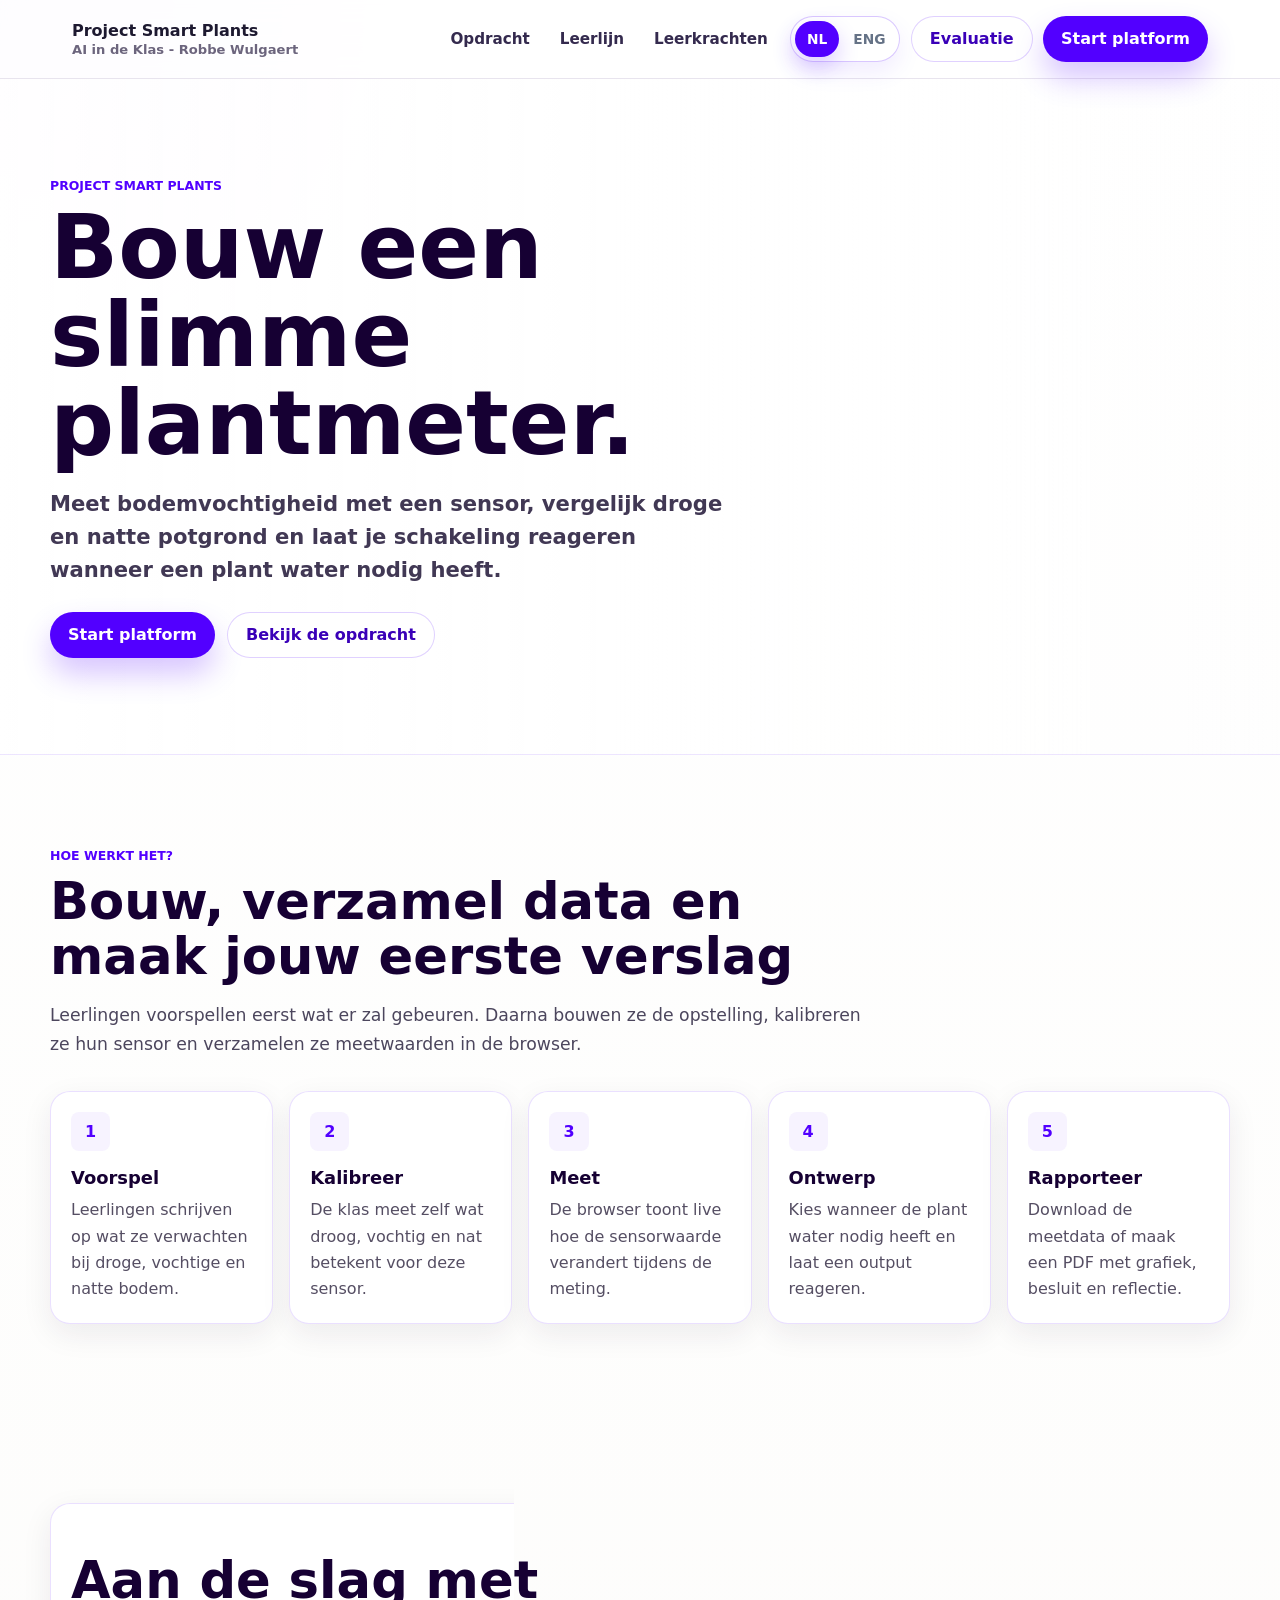
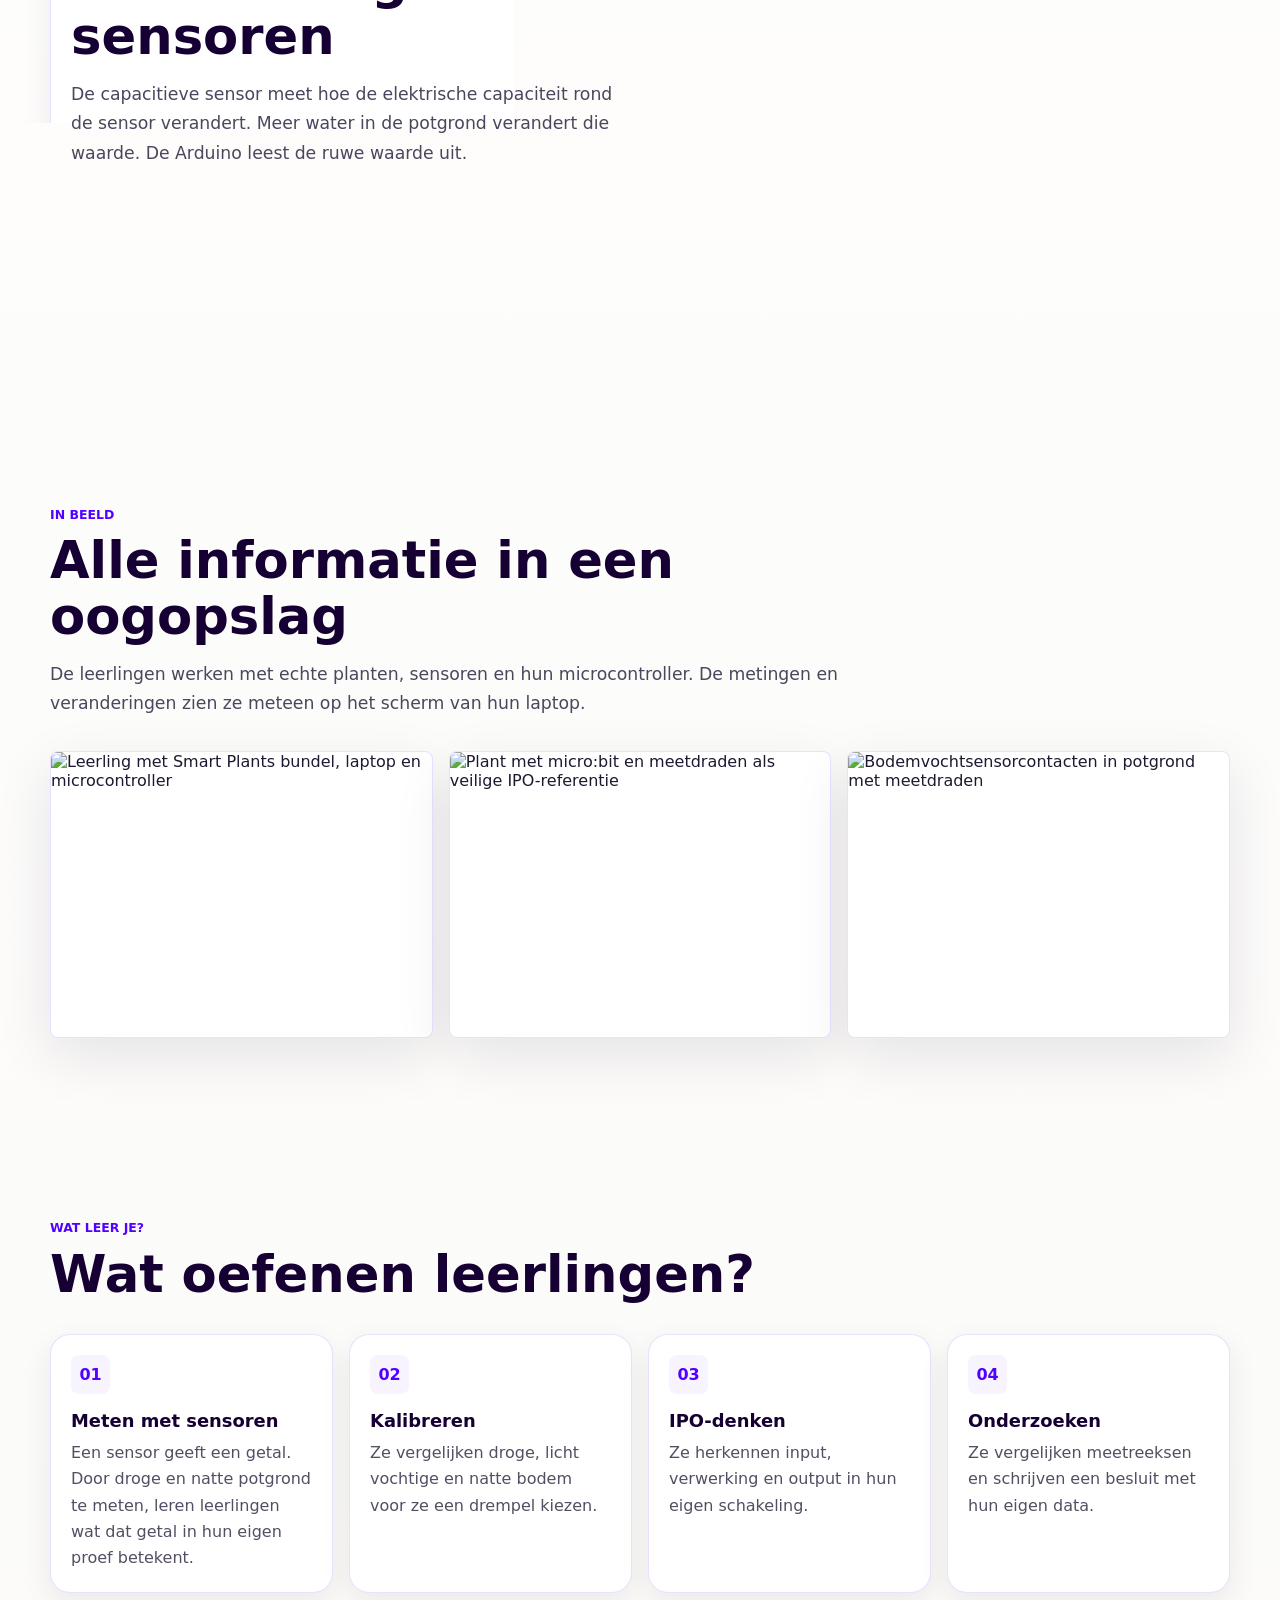
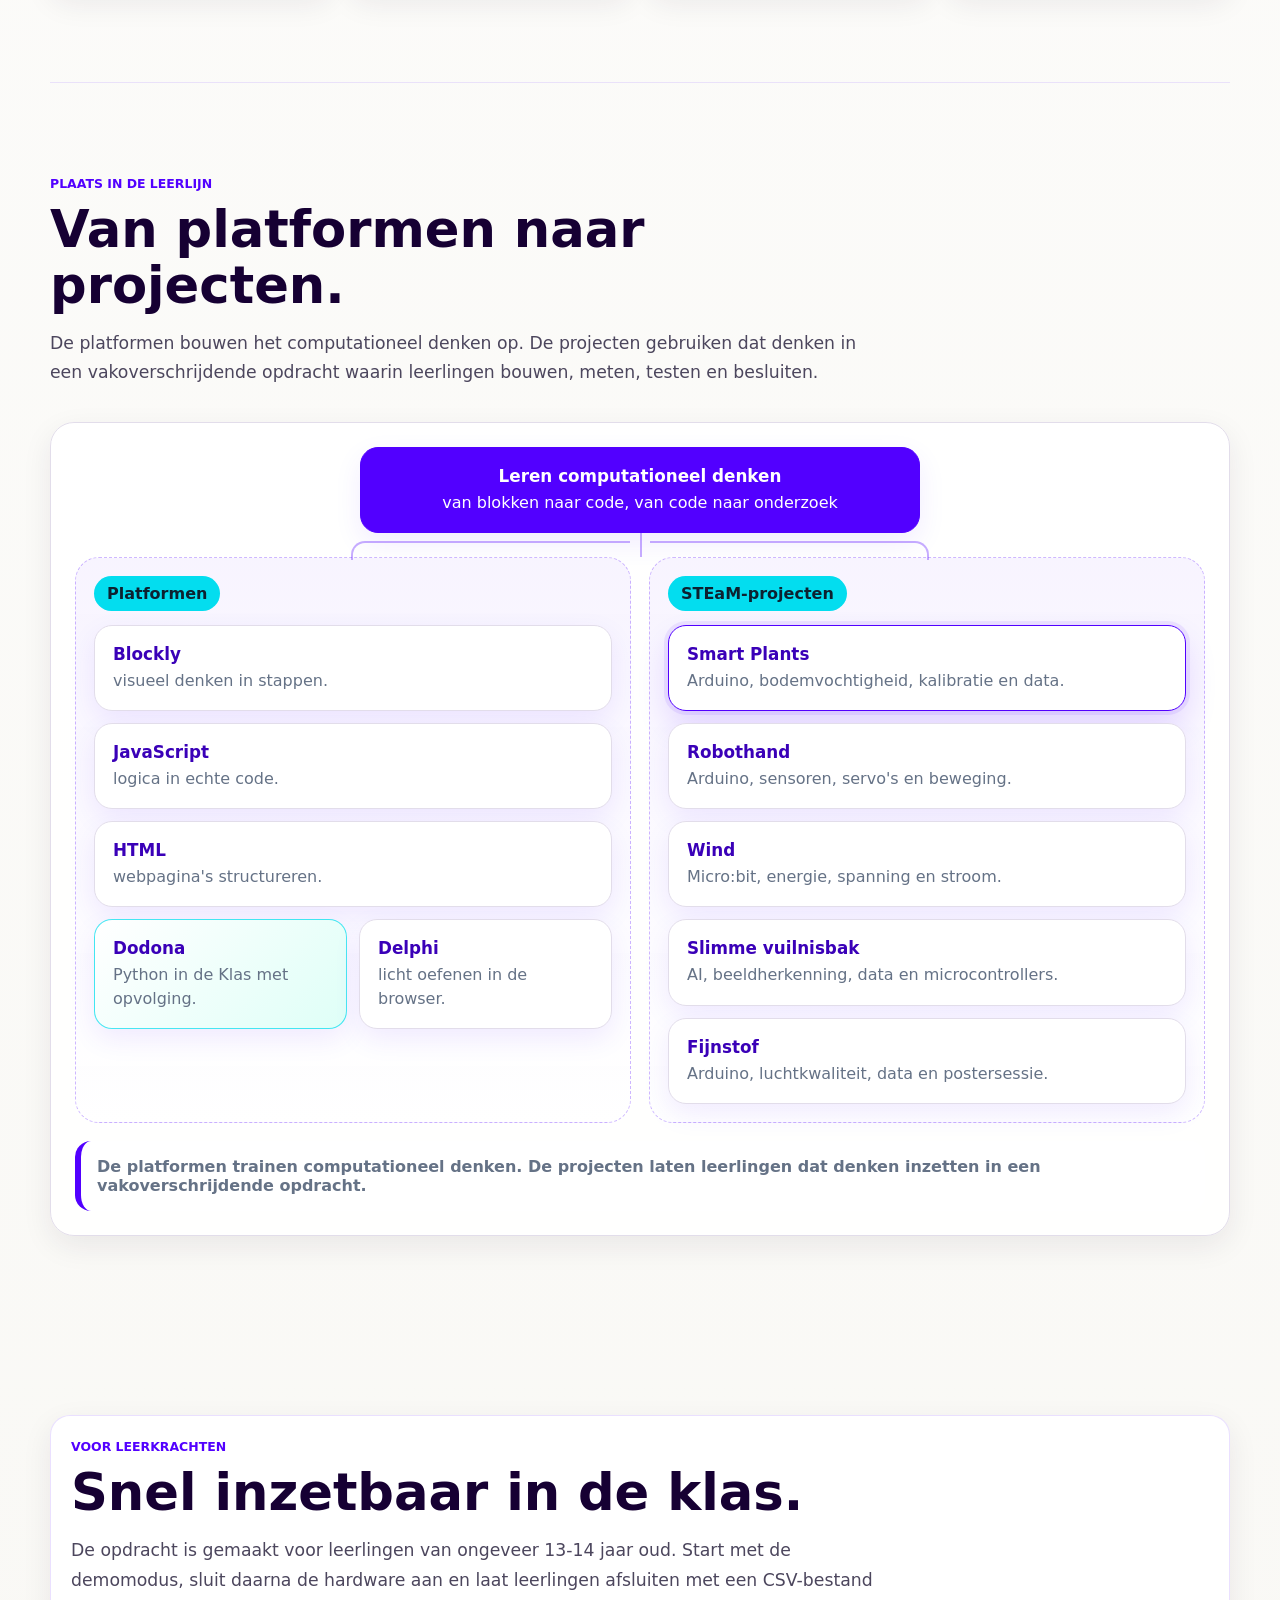
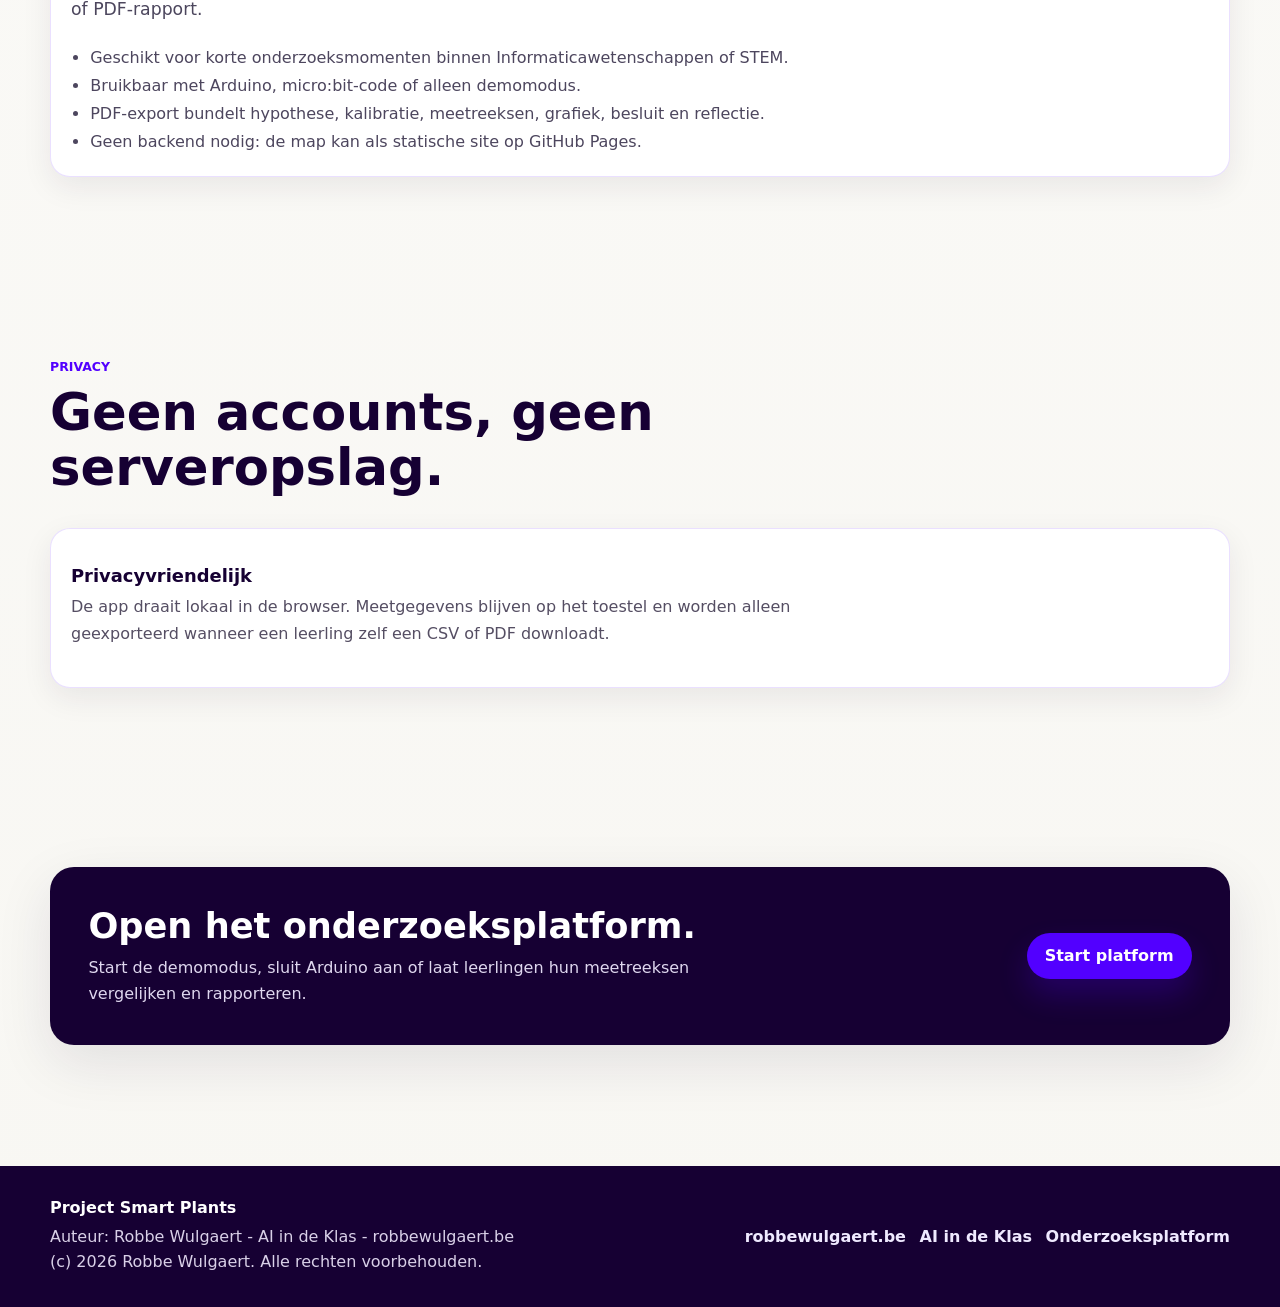
==== commit 48742998: "Update header" ====
--- a/projectsmartplants/index.html
+++ b/projectsmartplants/index.html
@@ -65,7 +65,6 @@
         <span class="menu-button-icon" aria-hidden="true"></span>
       </button>
       <a class="brand-link" href="#top" aria-label="Project Smart Plants">
-        <span class="brand-mark">IW</span>
         <span class="brand-copy">
           <span class="brand-title">Project Smart Plants</span>
           <span class="brand-subtitle">AI in de Klas - Robbe Wulgaert</span>
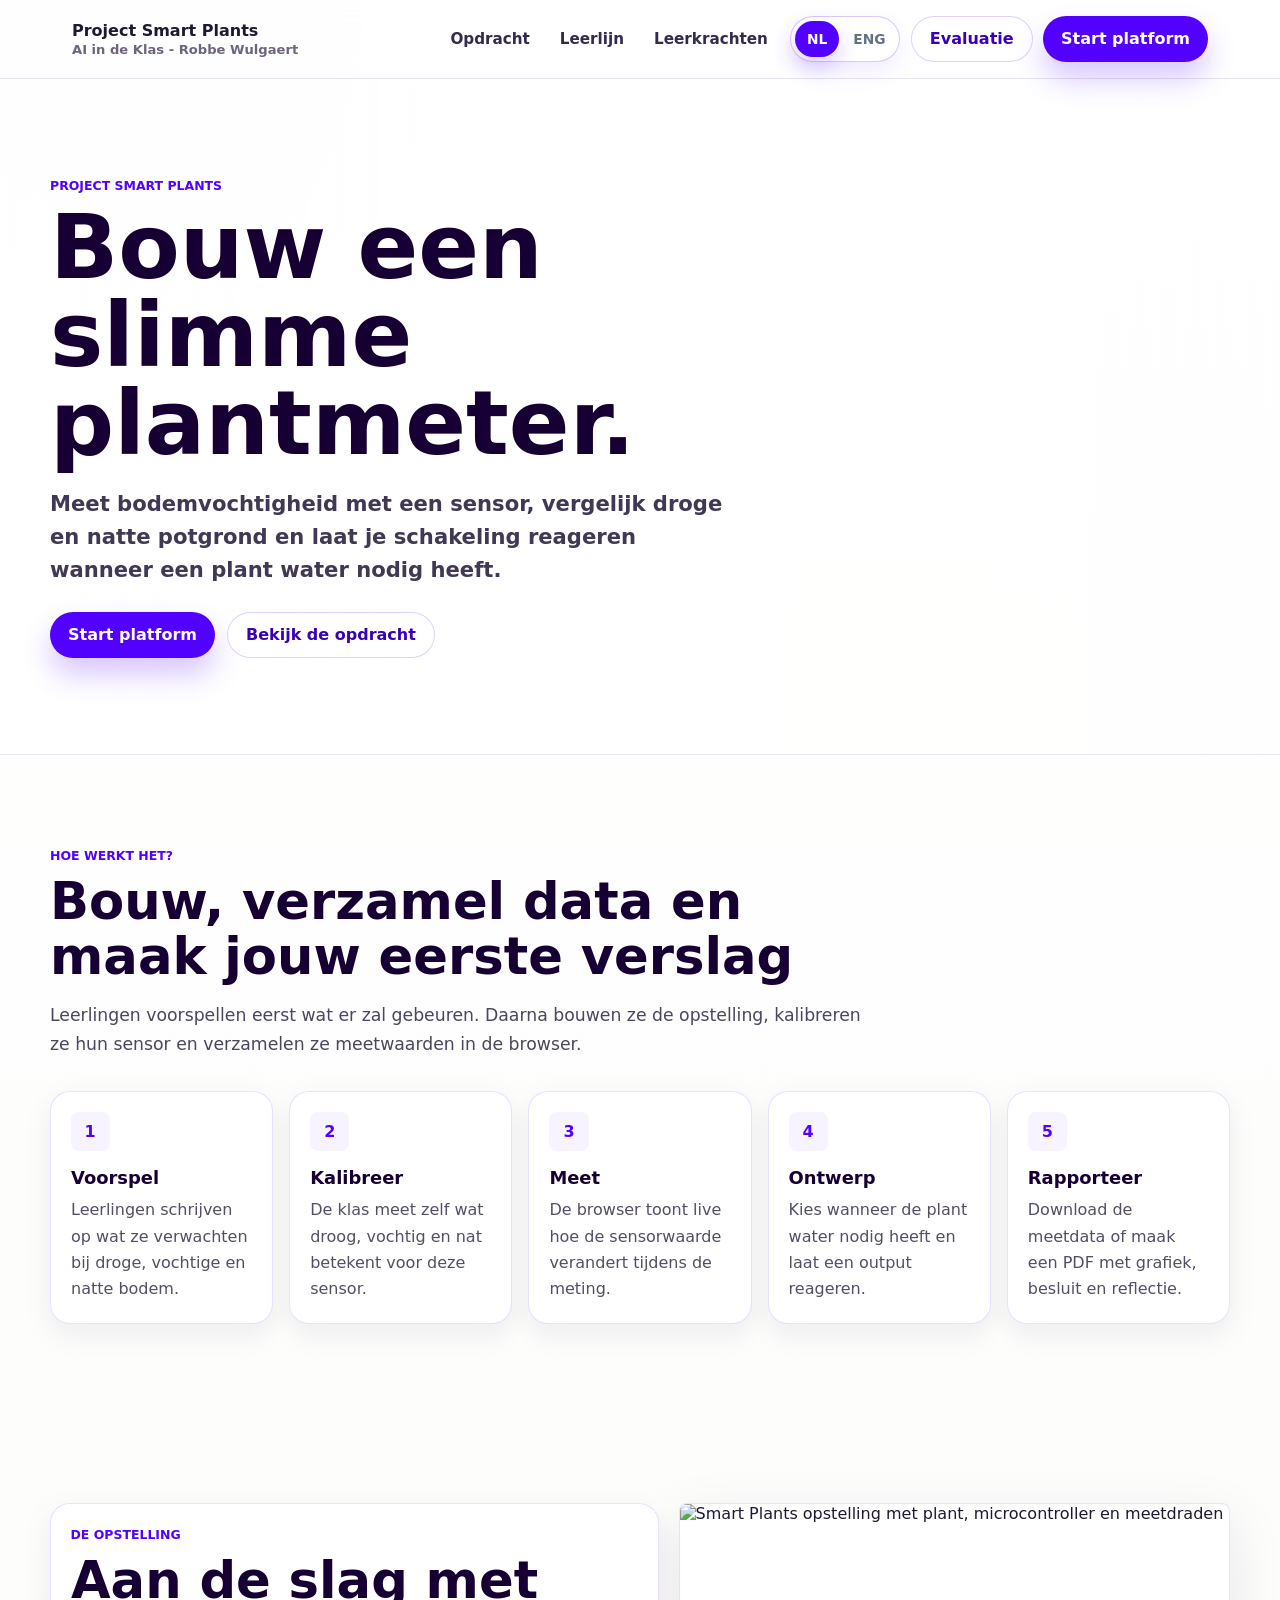
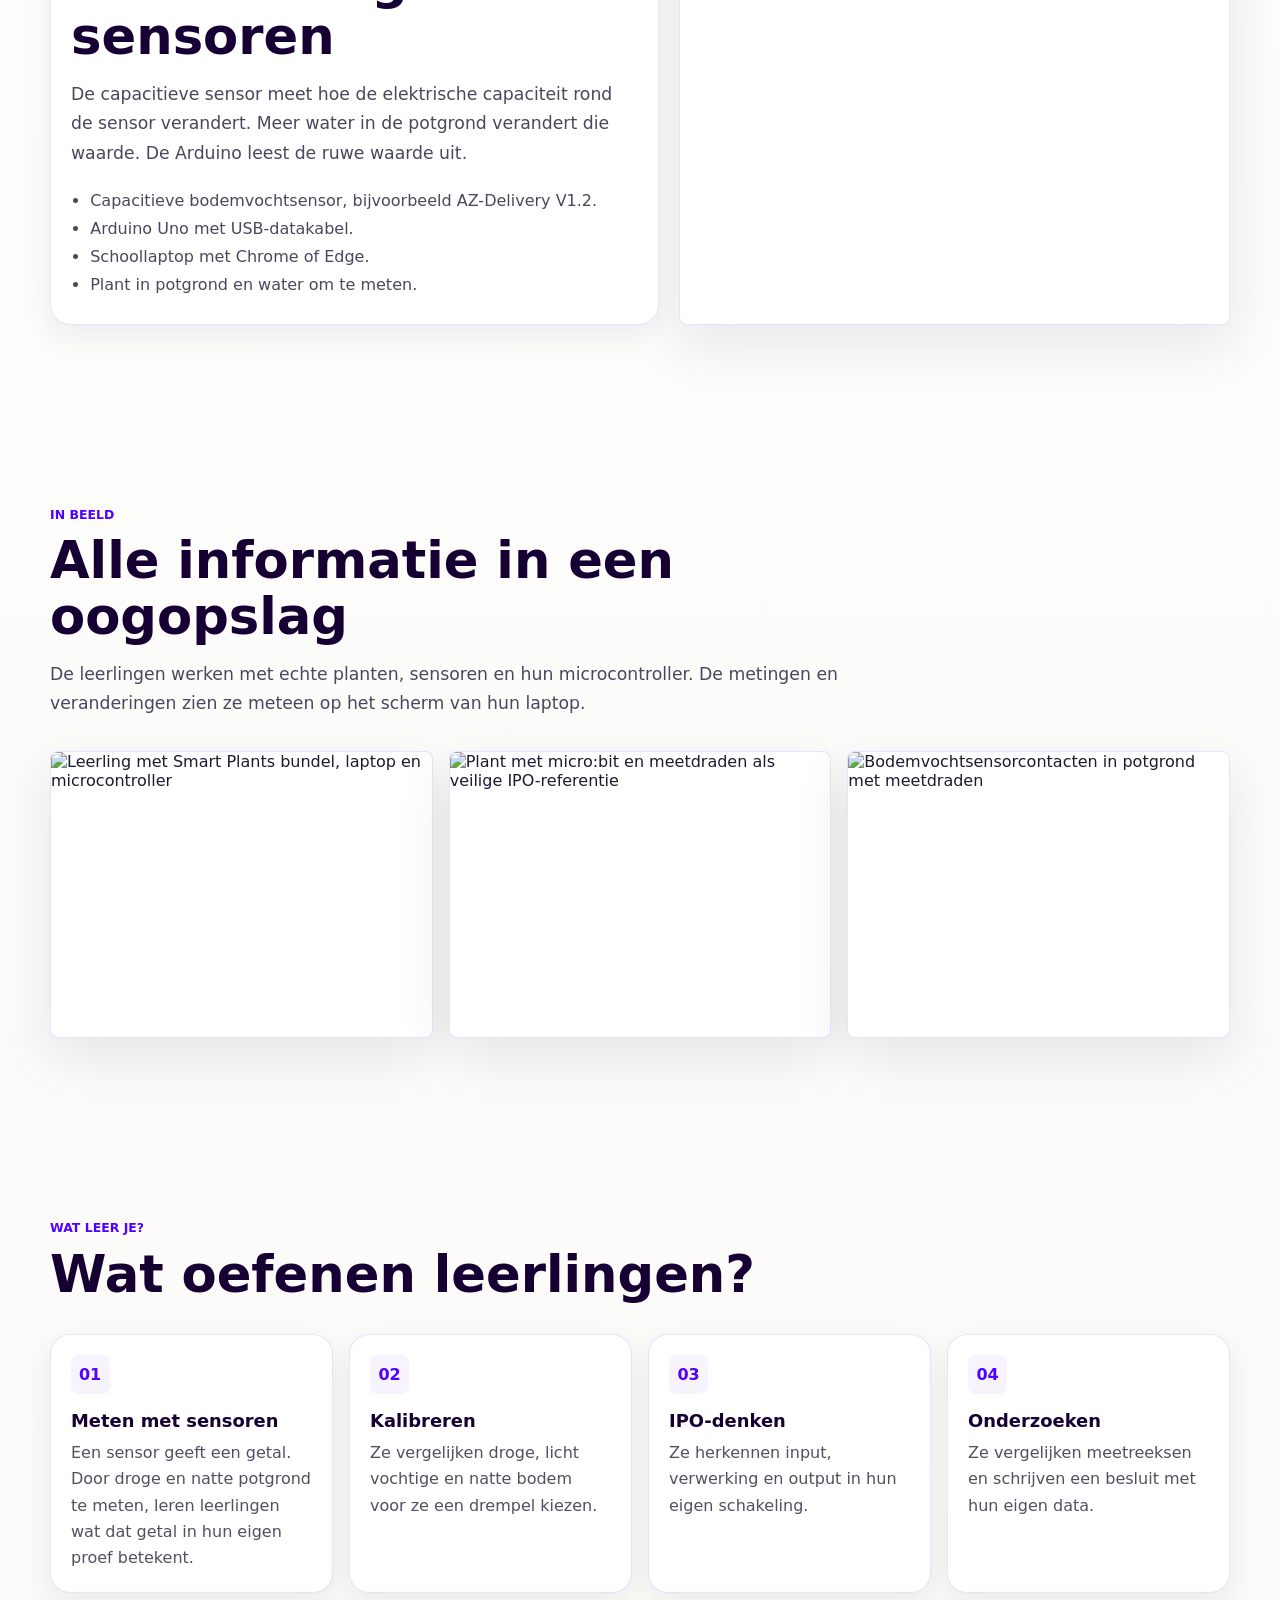
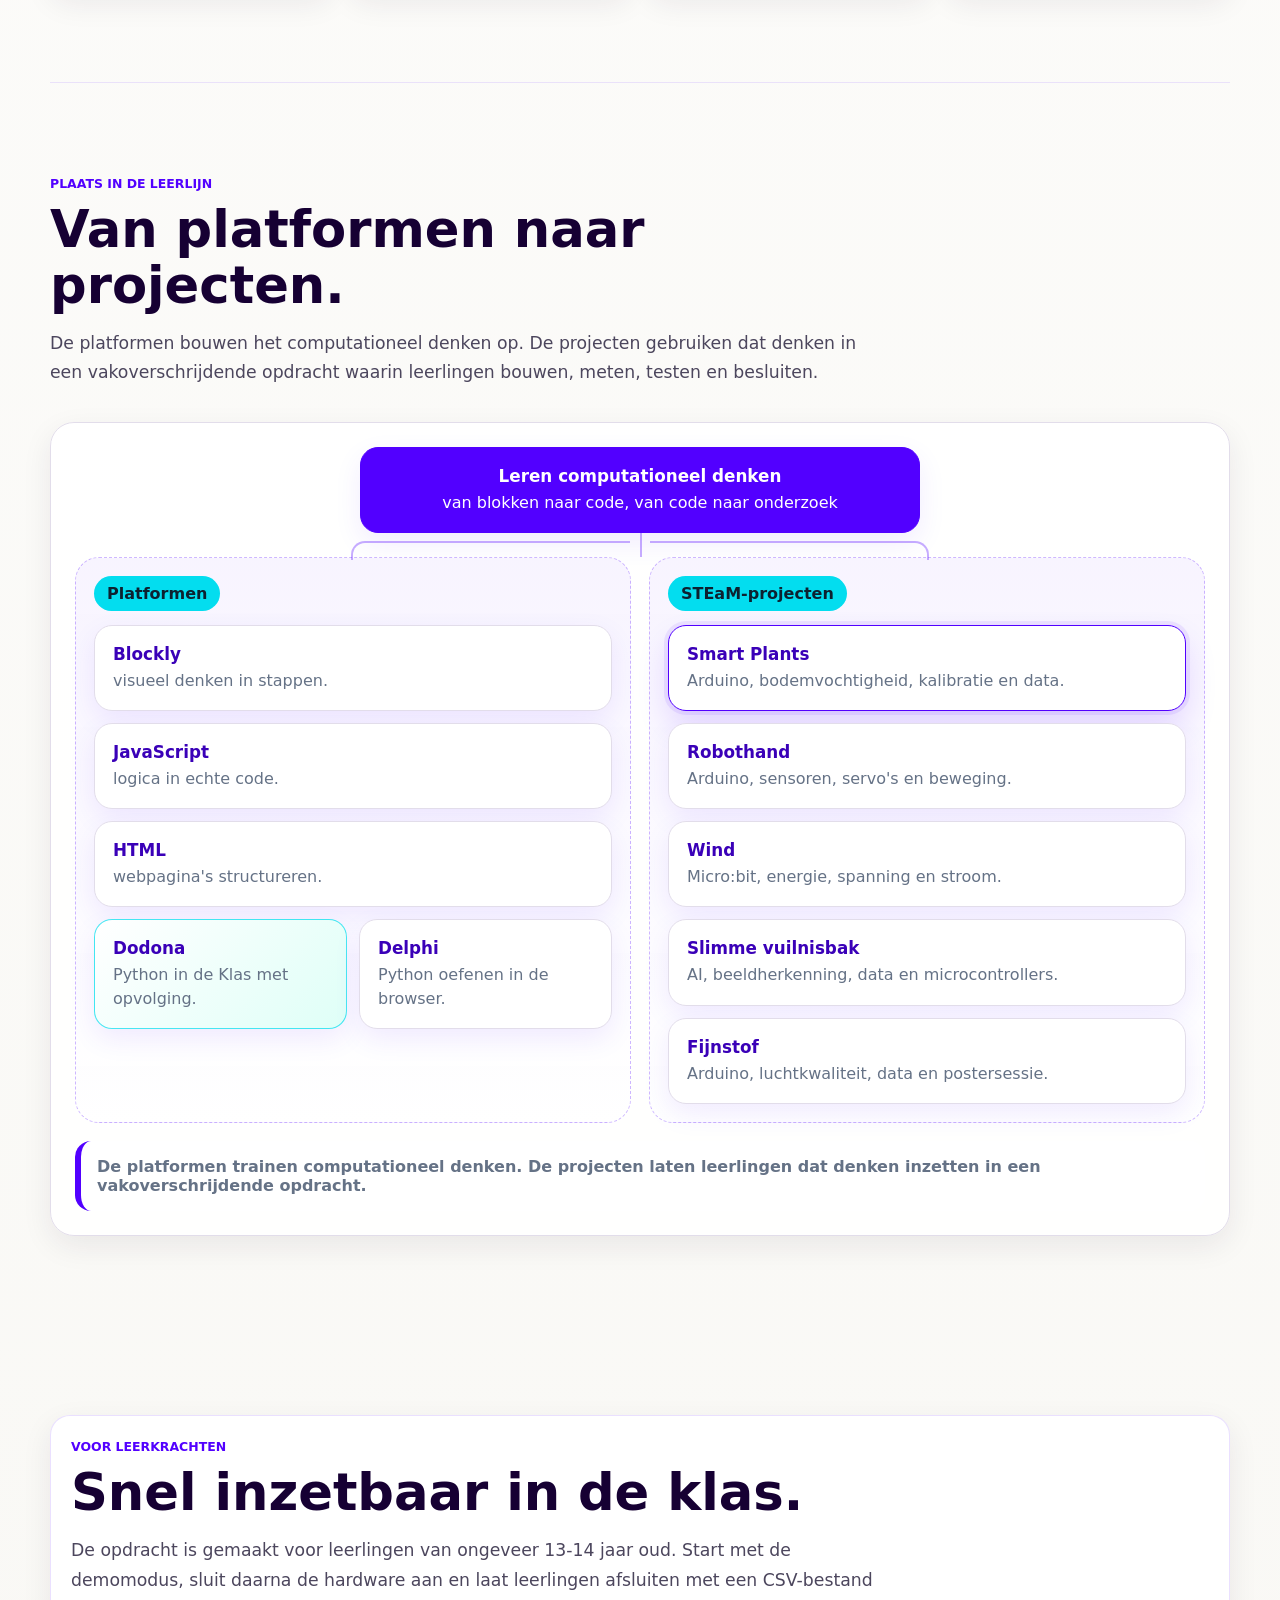
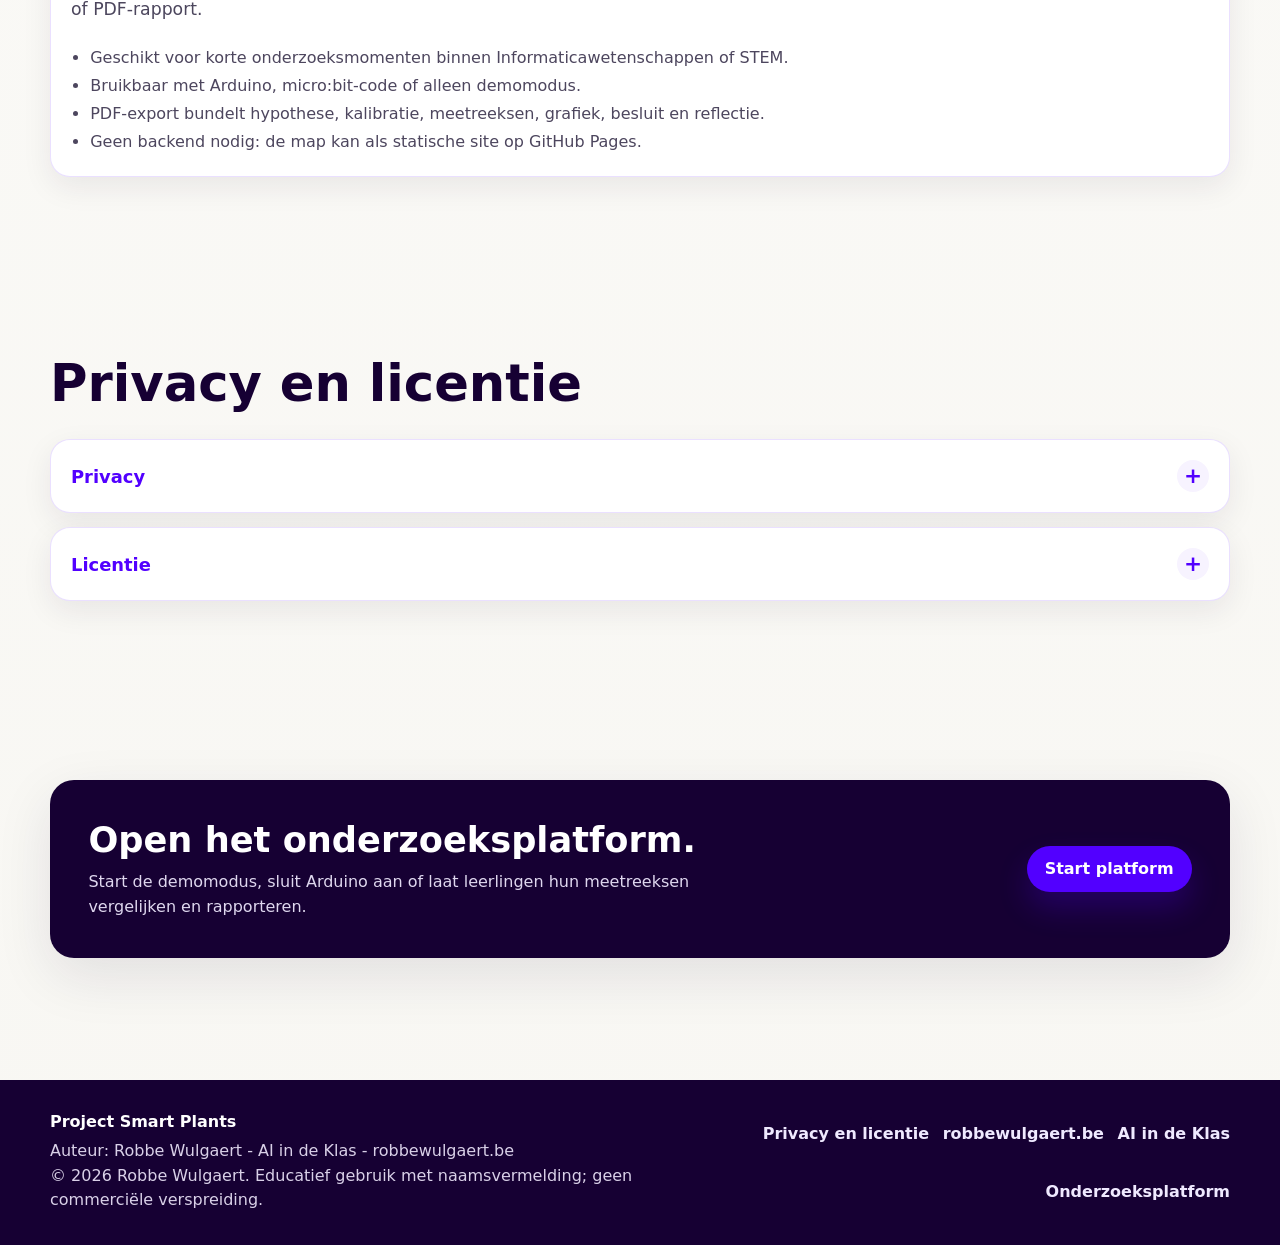
==== commit 5c11ce8e: "Adding CSS and license info" ====
--- a/projectsmartplants/index.html
+++ b/projectsmartplants/index.html
@@ -14,9 +14,19 @@
   />
   <meta name="author" content="Robbe Wulgaert, AI in de Klas, robbewulgaert.be" />
   <meta name="copyright" content="Copyright (c) 2026 Robbe Wulgaert" />
+  <meta name="robots" content="index, follow" />
   <link rel="canonical" href="https://robbew.github.io/smartplants/" />
+  <meta property="og:type" content="website" />
+  <meta property="og:locale" content="nl_BE" />
+  <meta property="og:site_name" content="AI in de Klas" />
+  <meta property="og:title" content="Project Smart Plants" />
+  <meta property="og:description" content="Meet en kalibreer bodemvochtigheid met Arduino en WebSerial en exporteer een onderzoeksrapport als PDF." />
   <meta property="og:url" content="https://robbew.github.io/smartplants/" />
   <meta property="og:image" content="https://robbew.github.io/smartplants/media/smartplants_hero.jpg" />
+  <meta name="twitter:card" content="summary_large_image" />
+  <meta name="twitter:title" content="Project Smart Plants" />
+  <meta name="twitter:description" content="Meet en kalibreer bodemvochtigheid met Arduino en WebSerial en exporteer een onderzoeksrapport als PDF." />
+  <meta name="twitter:image" content="https://robbew.github.io/smartplants/media/smartplants_hero.jpg" />
 
   <link rel="icon" type="image/png" href="favicon.png">
   <link rel="shortcut icon" type="image/png" href="favicon.png">
@@ -271,7 +281,7 @@
                 </a>
                 <a class="tree-node" href="https://robbew.github.io/delphi/" target="_blank" rel="noopener">
                   <strong>Delphi</strong>
-                  <span>licht oefenen in de browser.</span>
+                  <span>Python oefenen in de browser.</span>
                 </a>
               </div>
             </div>
@@ -327,17 +337,23 @@
       </article>
     </section>
 
-    <section class="section" id="privacy">
-      <p class="section-kicker">Privacy</p>
-      <h2 class="section-title">Geen accounts, geen serveropslag.</h2>
-      <div class="privacy-grid">
-        <article class="feature-card">
-          <h3 class="card-title">Privacyvriendelijk</h3>
-          <p class="card-copy">
-            De app draait lokaal in de browser. Meetgegevens blijven op het toestel en worden alleen
-            geexporteerd wanneer een leerling zelf een CSV of PDF downloadt.
-          </p>
-        </article>
+    <section class="section" id="privacy-license">
+      <h2 class="section-title">Privacy en licentie</h2>
+      <div class="privacy-license-list">
+        <details class="feature-card privacy-license-details">
+          <summary>Privacy</summary>
+          <div class="privacy-license-content">
+            <p class="card-copy">Dit project gebruikt geen eigen analytics of advertentiecookies. Invoer, voortgang en meetgegevens worden in de browser verwerkt en kunnen lokaal op het toestel worden bewaard. Een download of export gebeurt alleen wanneer de gebruiker die zelf start. Toegang tot aangesloten hardware gebeurt alleen na toestemming in de browser. GitHub Pages registreert het IP-adres van bezoekers voor beveiligingsdoeleinden; externe diensten vallen onder het privacybeleid van hun aanbieder.</p>
+            <p class="card-copy"><a href="https://docs.github.com/en/pages/getting-started-with-github-pages/what-is-github-pages#data-collection">Lees hoe GitHub Pages technische bezoekgegevens verwerkt.</a></p>
+          </div>
+        </details>
+        <details class="feature-card privacy-license-details">
+          <summary>Licentie</summary>
+          <div class="privacy-license-content">
+            <p class="card-copy">Het oorspronkelijke projectmateriaal van Robbe Wulgaert mag gratis worden gebruikt, gekopieerd en aangepast voor onderwijs, op voorwaarde dat “Robbe Wulgaert – AI in de Klas” duidelijk zichtbaar wordt vermeld, bij voorkeur met een link naar het oorspronkelijke project. Commerciële verkoop, betaalde verspreiding, sublicentiëring of herverpakking als commercieel product is niet toegestaan zonder voorafgaande schriftelijke toestemming. Componenten van derden blijven onder hun eigen licenties vallen.</p>
+            <p class="card-copy"><a href="LICENSE.md">Lees de volledige licentievoorwaarden.</a></p>
+          </div>
+        </details>
       </div>
     </section>
 
@@ -362,11 +378,12 @@
         <div class="footer-title">Project Smart Plants</div>
         <p>
           Auteur: Robbe Wulgaert - AI in de Klas - robbewulgaert.be<br />
-          (c) 2026 Robbe Wulgaert. Alle rechten voorbehouden.
+          © 2026 Robbe Wulgaert. Educatief gebruik met naamsvermelding; geen commerciële verspreiding.
         </p>
       </div>
 
       <div class="footer-links" aria-label="Footerlinks">
+        <a href="#privacy-license">Privacy en licentie</a>
         <a href="https://www.robbewulgaert.be">robbewulgaert.be</a>
         <a href="https://www.aiindeklas.be">AI in de Klas</a>
         <a href="platform.html">Onderzoeksplatform</a>
@@ -425,6 +442,13 @@
 (() => {
   const LANGUAGE_KEY = "aiindeklas:index-language";
   const TRANSLATIONS = {
+  "Privacy en licentie": "Privacy and licence",
+  "Dit project gebruikt geen eigen analytics of advertentiecookies. Invoer, voortgang en meetgegevens worden in de browser verwerkt en kunnen lokaal op het toestel worden bewaard. Een download of export gebeurt alleen wanneer de gebruiker die zelf start. Toegang tot aangesloten hardware gebeurt alleen na toestemming in de browser. GitHub Pages registreert het IP-adres van bezoekers voor beveiligingsdoeleinden; externe diensten vallen onder het privacybeleid van hun aanbieder.": "This project does not use its own analytics or advertising cookies. Input, progress and measurement data are processed in the browser and may be stored locally on the device. A download or export occurs only when the user initiates it. Connected hardware is accessed only after permission is given in the browser. GitHub Pages logs visitors’ IP addresses for security purposes; external services are governed by their provider’s privacy policy.",
+  "Lees hoe GitHub Pages technische bezoekgegevens verwerkt.": "Read how GitHub Pages processes technical visitor data.",
+  "Educatief gebruik met naamsvermelding": "Educational use with attribution",
+  "Het oorspronkelijke projectmateriaal van Robbe Wulgaert mag gratis worden gebruikt, gekopieerd en aangepast voor onderwijs, op voorwaarde dat “Robbe Wulgaert – AI in de Klas” duidelijk zichtbaar wordt vermeld, bij voorkeur met een link naar het oorspronkelijke project. Commerciële verkoop, betaalde verspreiding, sublicentiëring of herverpakking als commercieel product is niet toegestaan zonder voorafgaande schriftelijke toestemming. Componenten van derden blijven onder hun eigen licenties vallen.": "Original project material by Robbe Wulgaert may be used, copied and adapted free of charge for education, provided that ‘Robbe Wulgaert – AI in de Klas’ is clearly displayed, preferably with a link to the original project. Commercial sale, paid distribution, sublicensing or repackaging as a commercial product is not permitted without prior written permission. Third-party components remain subject to their own licences.",
+  "Lees de volledige licentievoorwaarden.": "Read the full licence terms.",
+  "© 2026 Robbe Wulgaert. Educatief gebruik met naamsvermelding; geen commerciële verspreiding.": "© 2026 Robbe Wulgaert. Educational use with attribution; no commercial distribution.",
   "Spring naar inhoud": "Skip to content",
   "Spring naar hoofdinhoud": "Skip to main content",
   "Hoofdnavigatie": "Main navigation",
@@ -480,22 +504,19 @@
   "logica in echte code.": "logic in real code.",
   "webpagina's structureren.": "structuring webpages.",
   "Python in de Klas met opvolging.": "Python in the Classroom with tracking.",
-  "licht oefenen in de browser.": "lightweight practice in the browser.",
+  "Python oefenen in de browser.": "Practice Python in the browser.",
   "Arduino, sensoren, servo's en beweging.": "Arduino, sensors, servos and movement.",
   "Arduino, bodemvochtigheid, kalibratie en data.": "Arduino, soil moisture, calibration and data.",
   "Micro:bit, energie, spanning en stroom.": "Micro:bit, energy, voltage and current.",
   "AI, beeldherkenning, data en microcontrollers.": "AI, image recognition, data and microcontrollers.",
   "Arduino, luchtkwaliteit, data en postersessie.": "Arduino, air quality, data and poster session.",
   "De platformen trainen computationeel denken. De projecten laten leerlingen dat denken inzetten in een vakoverschrijdende opdracht.": "The platforms train computational thinking. The projects let students apply that thinking in a cross-curricular assignment.",
-  "Geen accounts, geen serveropslag.": "No accounts, no server storage.",
-  "Privacyvriendelijk": "Privacy-friendly",
   "Geen installatie of leerlingenaccount.": "No installation or student account.",
   "Lokale bibliotheken voor grafieken en PDF-export.": "Local libraries for charts and PDF export.",
   "Geschikt voor GitHub Pages.": "Suitable for GitHub Pages.",
   "robbewulgaert.be": "robbewulgaert.be",
   "AI in de Klas": "AI in de Klas",
   "Auteur: Robbe Wulgaert - AI in de Klas - robbewulgaert.be": "Author: Robbe Wulgaert - AI in de Klas - robbewulgaert.be",
-  "(c) 2026 Robbe Wulgaert. Alle rechten voorbehouden.": "(c) 2026 Robbe Wulgaert. All rights reserved.",
   "Auteur: Robbe Wulgaert - AI in de Klas - robbewulgaert.be - (c) 2026 Robbe Wulgaert.": "Author: Robbe Wulgaert - AI in de Klas - robbewulgaert.be - (c) 2026 Robbe Wulgaert.",
   "Robbe Wulgaert, AI in de Klas, robbewulgaert.be": "Robbe Wulgaert, AI in de Klas, robbewulgaert.be",
   "Licentie": "License",
@@ -542,7 +563,6 @@
   "Bruikbaar met Arduino, micro:bit-code of alleen demomodus.": "Usable with Arduino, micro:bit code or demo mode only.",
   "PDF-export bundelt hypothese, kalibratie, meetreeksen, grafiek, besluit en reflectie.": "PDF export bundles hypothesis, calibration, measurement series, graph, conclusion and reflection.",
   "Geen backend nodig: de map kan als statische site op GitHub Pages.": "No backend needed: the folder can run as a static site on GitHub Pages.",
-  "De app draait lokaal in de browser. Meetgegevens blijven op het toestel en worden alleen geexporteerd wanneer een leerling zelf een CSV of PDF downloadt.": "The app runs locally in the browser. Measurement data stays on the device and is only exported when a student downloads a CSV or PDF.",
   "Open het onderzoeksplatform.": "Open the research platform.",
   "Start de demomodus, sluit Arduino aan of laat leerlingen hun meetreeksen vergelijken en rapporteren.": "Start demo mode, connect Arduino or let students compare and report their measurement series."
 };
@@ -630,4 +650,3 @@
 </script>
 </body>
 </html>
-
--- a/projectsmartplants/style.css
+++ b/projectsmartplants/style.css
@@ -1502,6 +1502,37 @@
 .privacy-grid {
   grid-template-columns: repeat(2, minmax(0, 1fr));
 }
+
+.privacy-license-list { display: grid; gap: 14px; margin-top: 28px; }
+.privacy-license-details { margin: 0; }
+.privacy-license-details summary {
+  display: flex;
+  align-items: center;
+  justify-content: space-between;
+  gap: 16px;
+  color: var(--brand);
+  cursor: pointer;
+  font-size: 1.12rem;
+  font-weight: 900;
+  list-style: none;
+}
+.privacy-license-details summary::-webkit-details-marker { display: none; }
+.privacy-license-details summary::after {
+  content: "+";
+  display: grid;
+  place-items: center;
+  flex: 0 0 32px;
+  width: 32px;
+  height: 32px;
+  border-radius: 999px;
+  background: #f7f3ff;
+  color: var(--brand);
+  font-size: 1.35rem;
+  line-height: 1;
+}
+.privacy-license-details[open] summary::after { content: "−"; }
+.privacy-license-content { margin-top: 16px; padding-top: 16px; border-top: 1px solid var(--line); }
+.privacy-license-content p + p { margin-top: 12px; }
 
 .step-card,
 .feature-card,
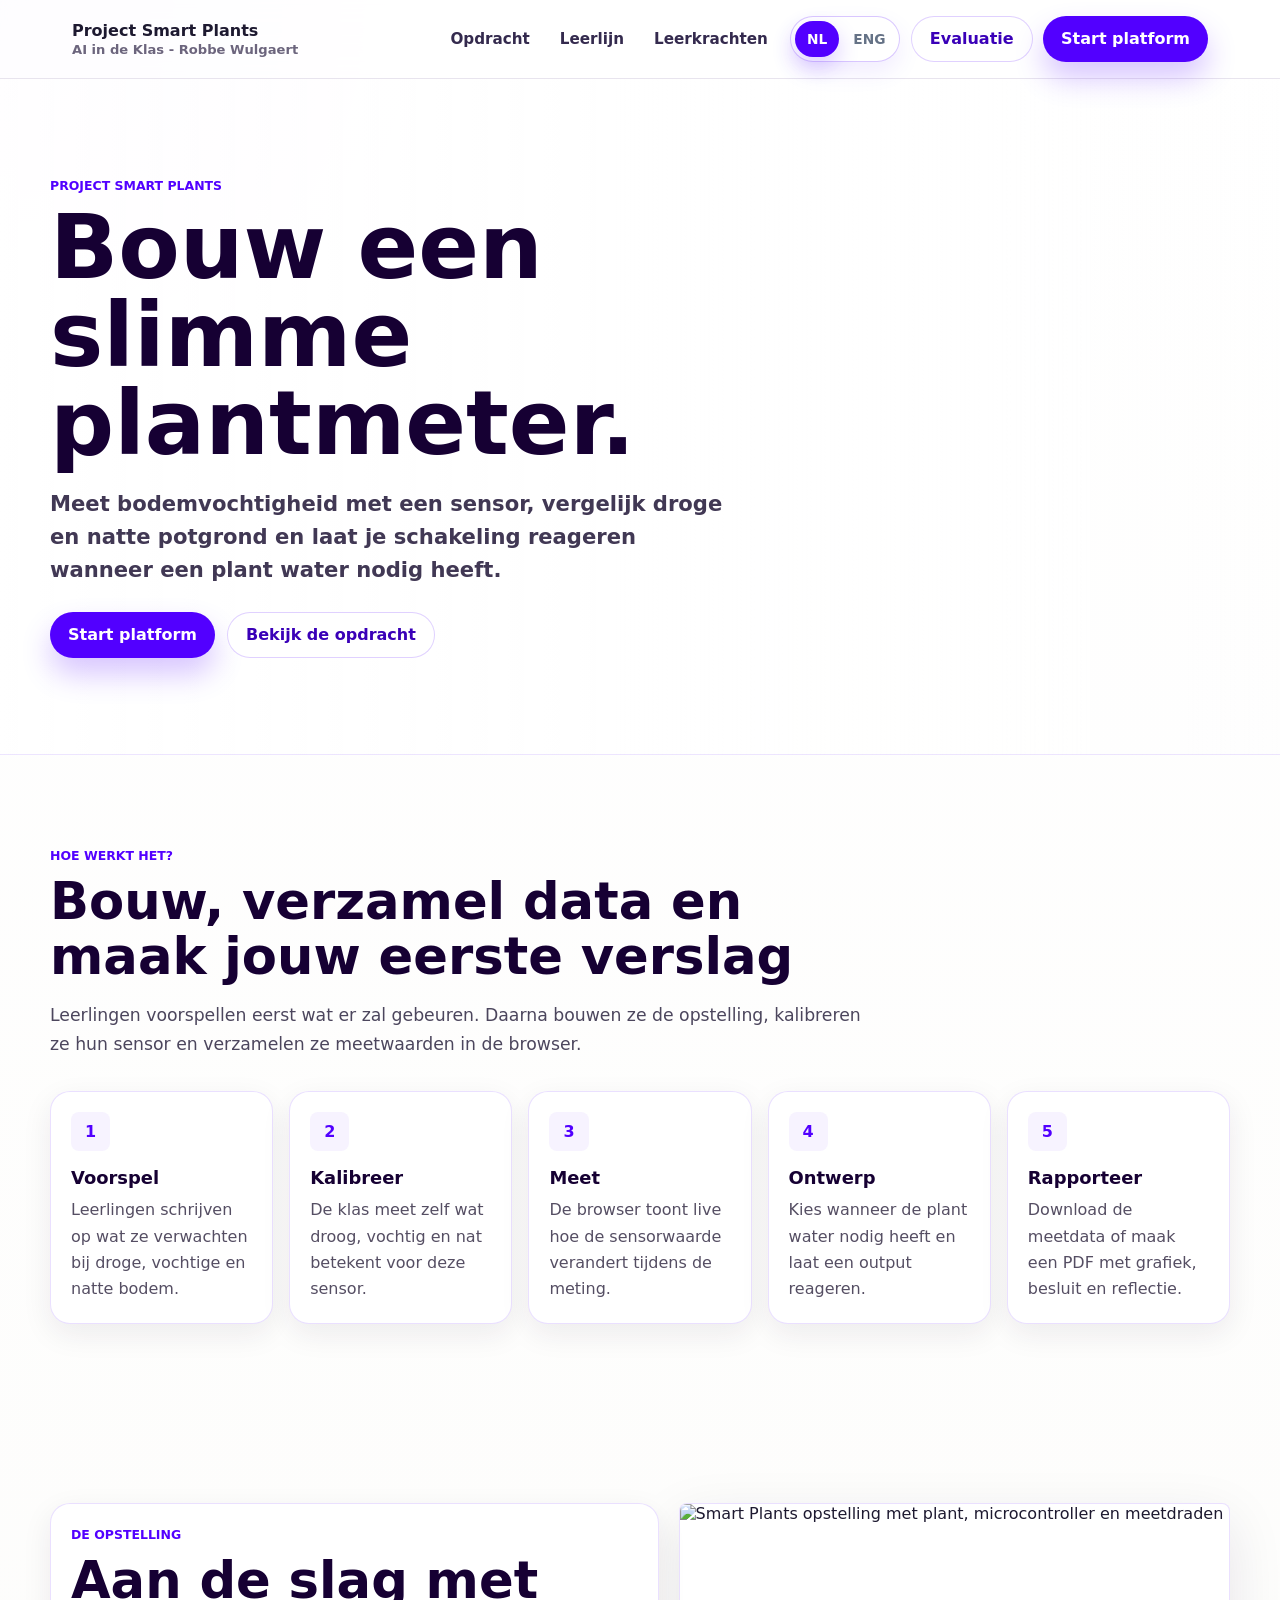
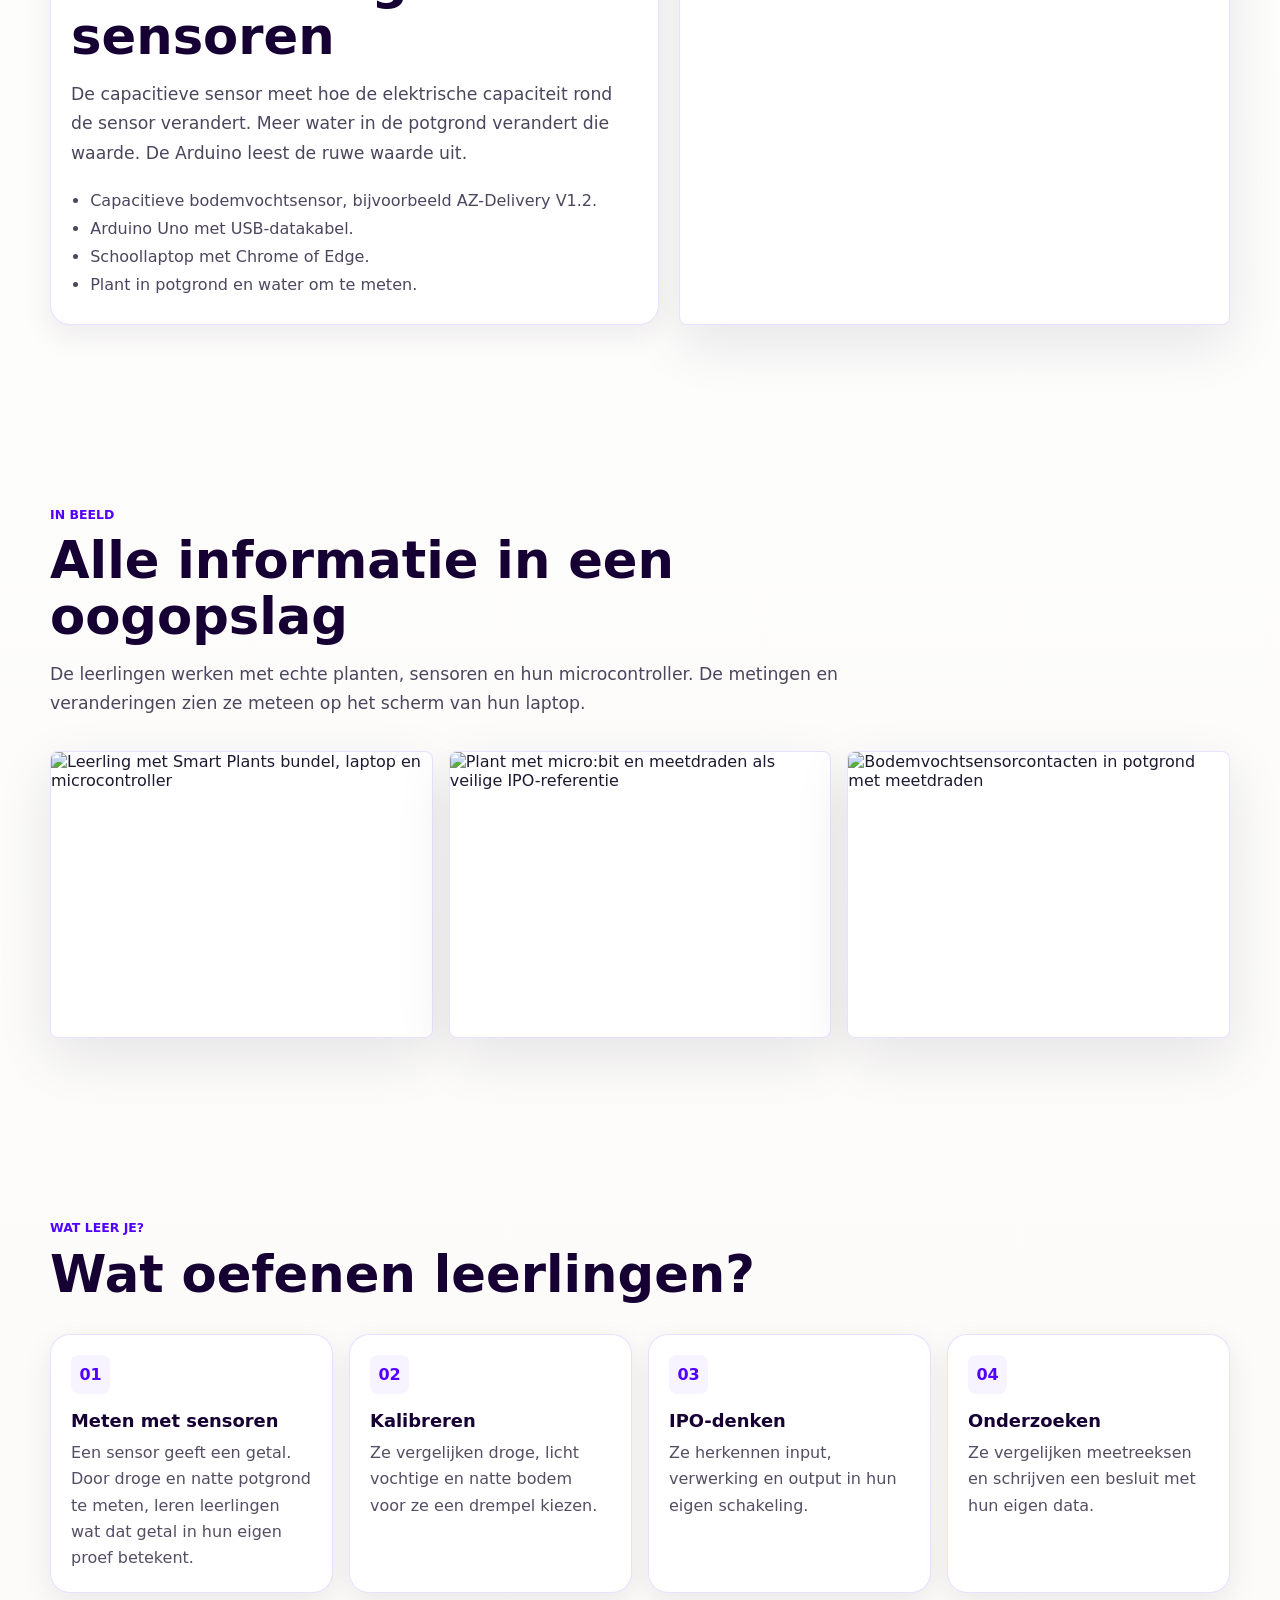
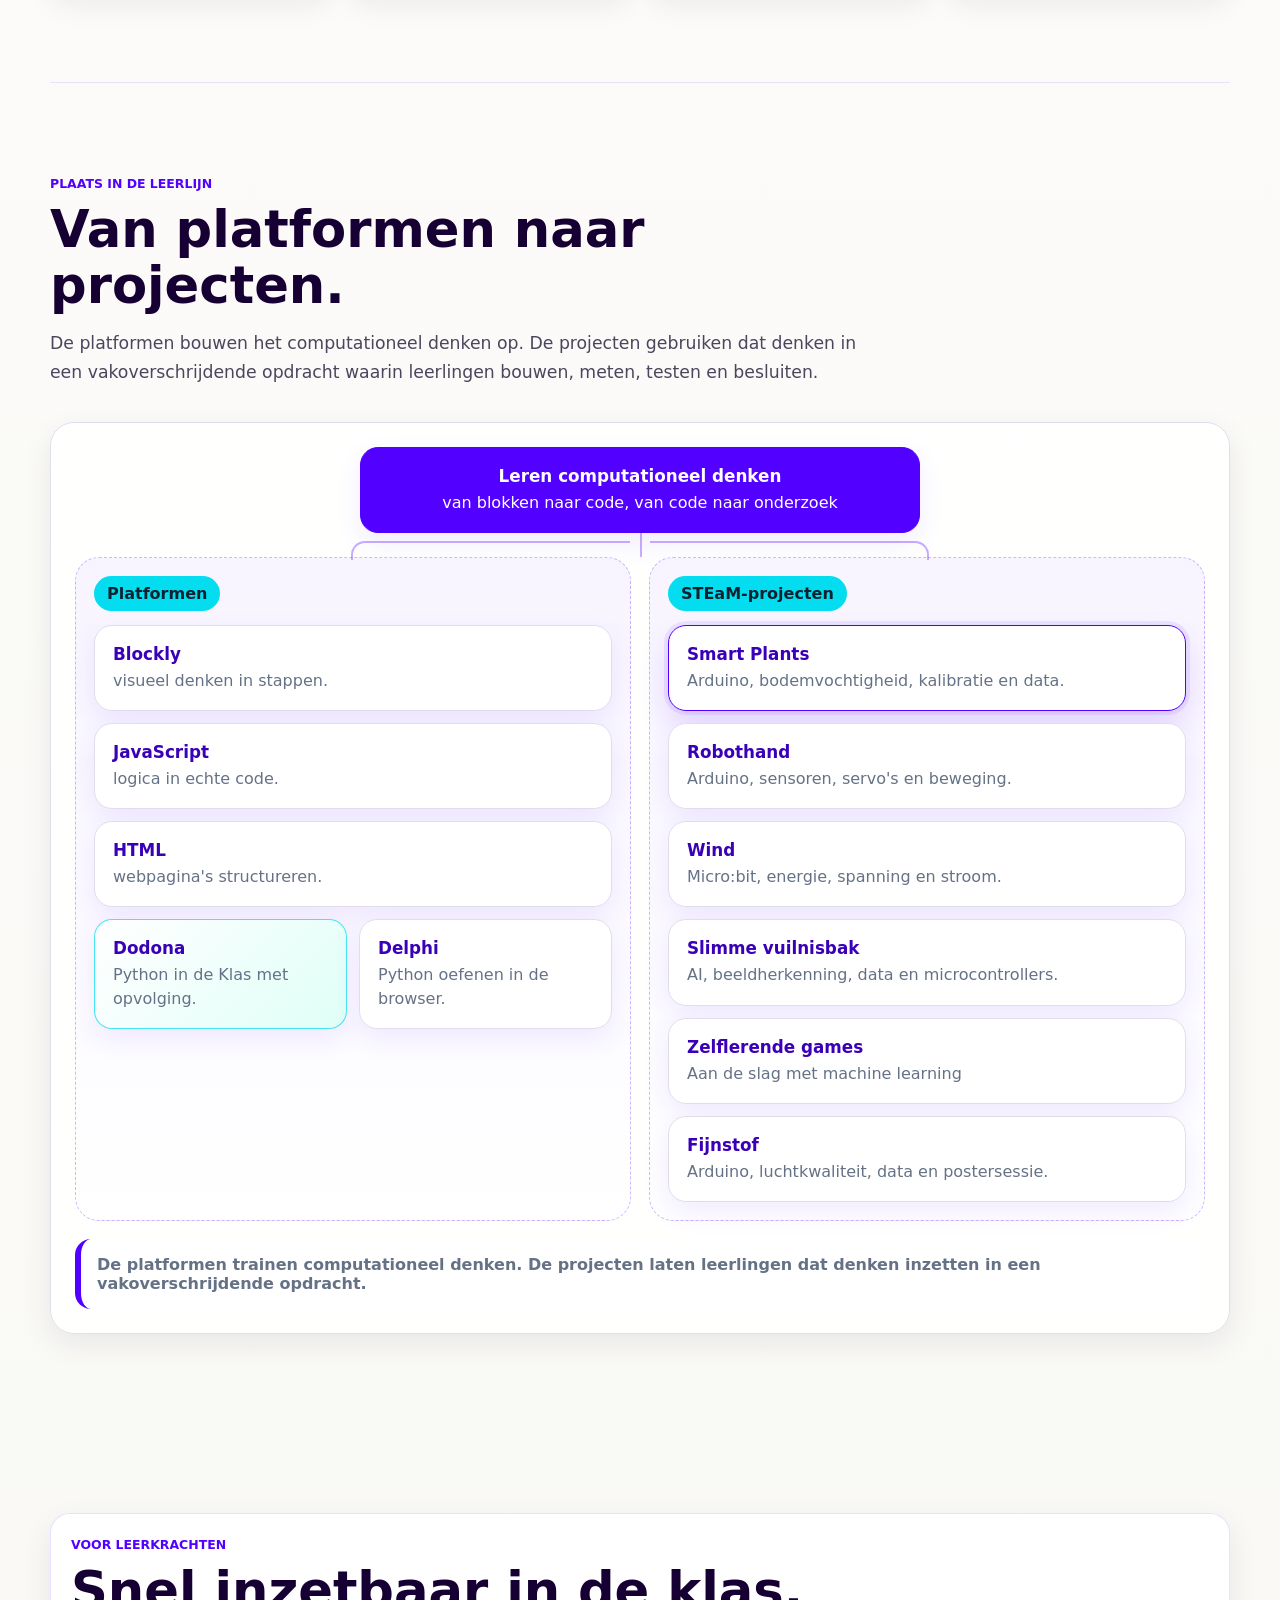
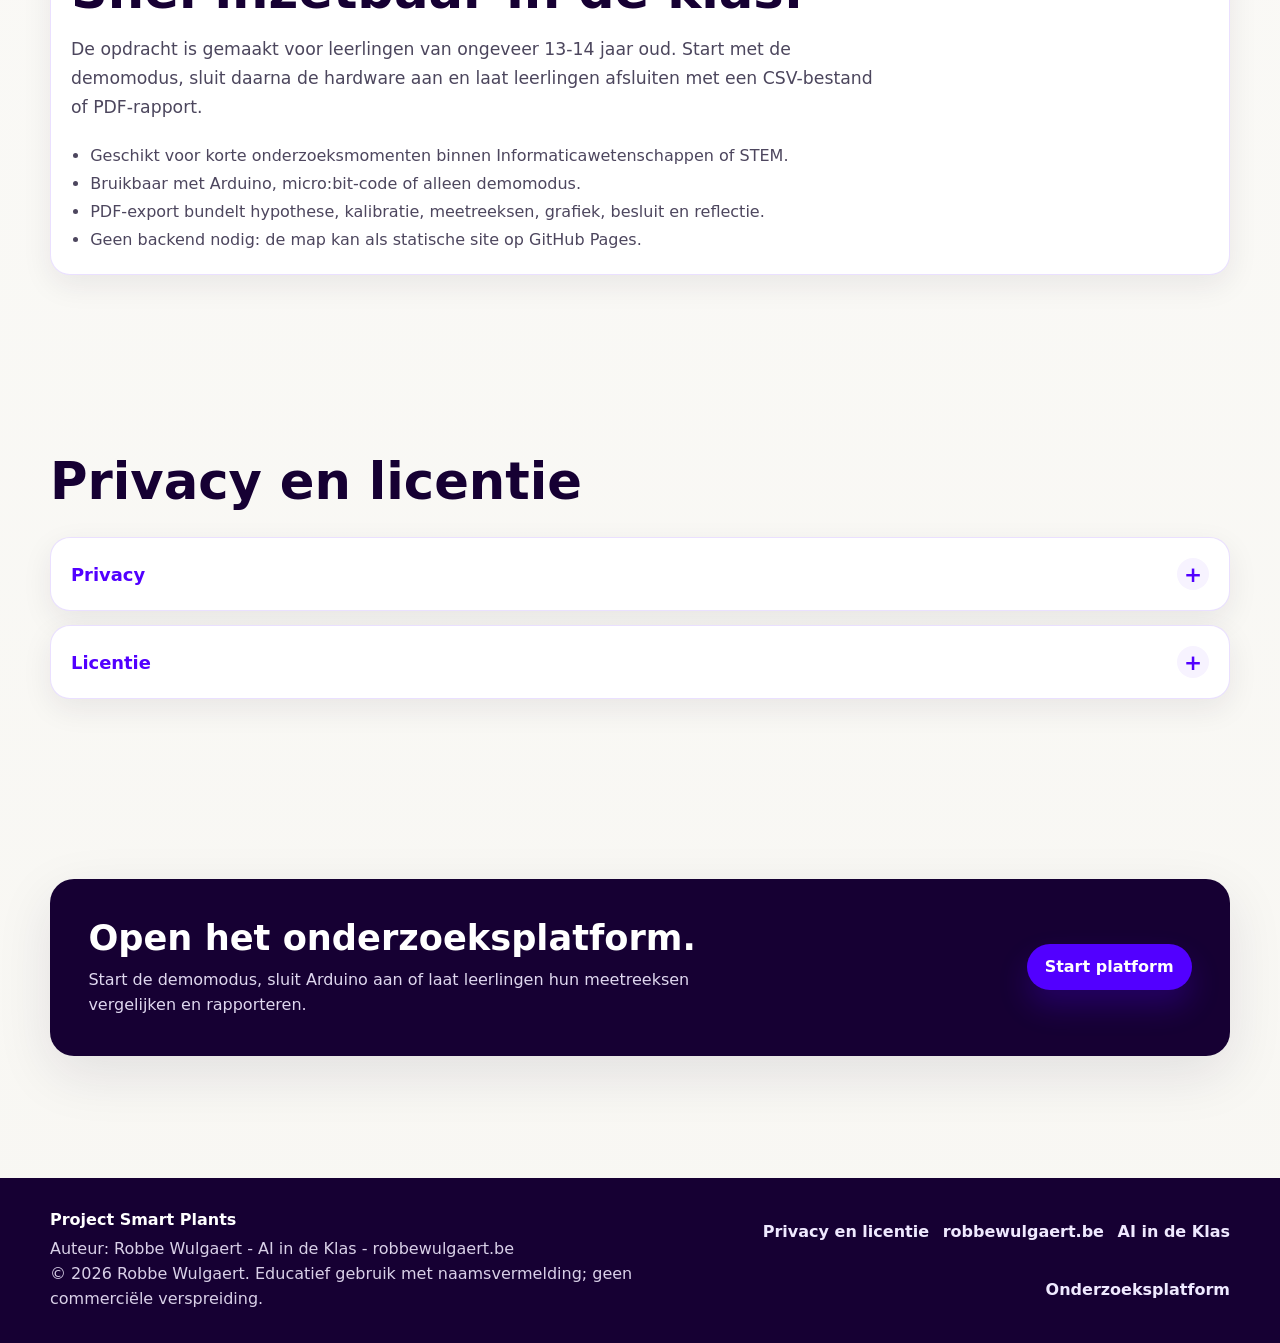
==== commit 9900dde1: "Updating landing page." ====
--- a/projectsmartplants/index.html
+++ b/projectsmartplants/index.html
@@ -305,6 +305,10 @@
               <a class="tree-node" href="https://robbew.github.io/slimme_vuilnisbak/" target="_blank" rel="noopener">
                 <strong>Slimme vuilnisbak</strong>
                 <span>AI, beeldherkenning, data en microcontrollers.</span>
+              </a>
+              <a class="tree-node" href="https://robbew.github.io/aiindeklas/zelflerende-games/" target="_blank" rel="noopener">
+                <strong>Zelflerende games</strong>
+                <span>Aan de slag met machine learning</span>
               </a>
               <a class="tree-node" href="https://robbew.github.io/projectfijnstof/" target="_blank" rel="noopener">
                 <strong>Fijnstof</strong>
@@ -499,6 +503,8 @@
   "Wind": "Wind",
   "Slimme vuilnisbak": "Smart bin",
   "Slimme Vuilnisbak": "Smart Bin",
+  "Zelflerende games": "Self-learning games",
+  "Aan de slag met machine learning": "Getting started with machine learning",
   "Fijnstof": "Particulate matter",
   "visueel denken in stappen.": "visual step-by-step thinking.",
   "logica in echte code.": "logic in real code.",
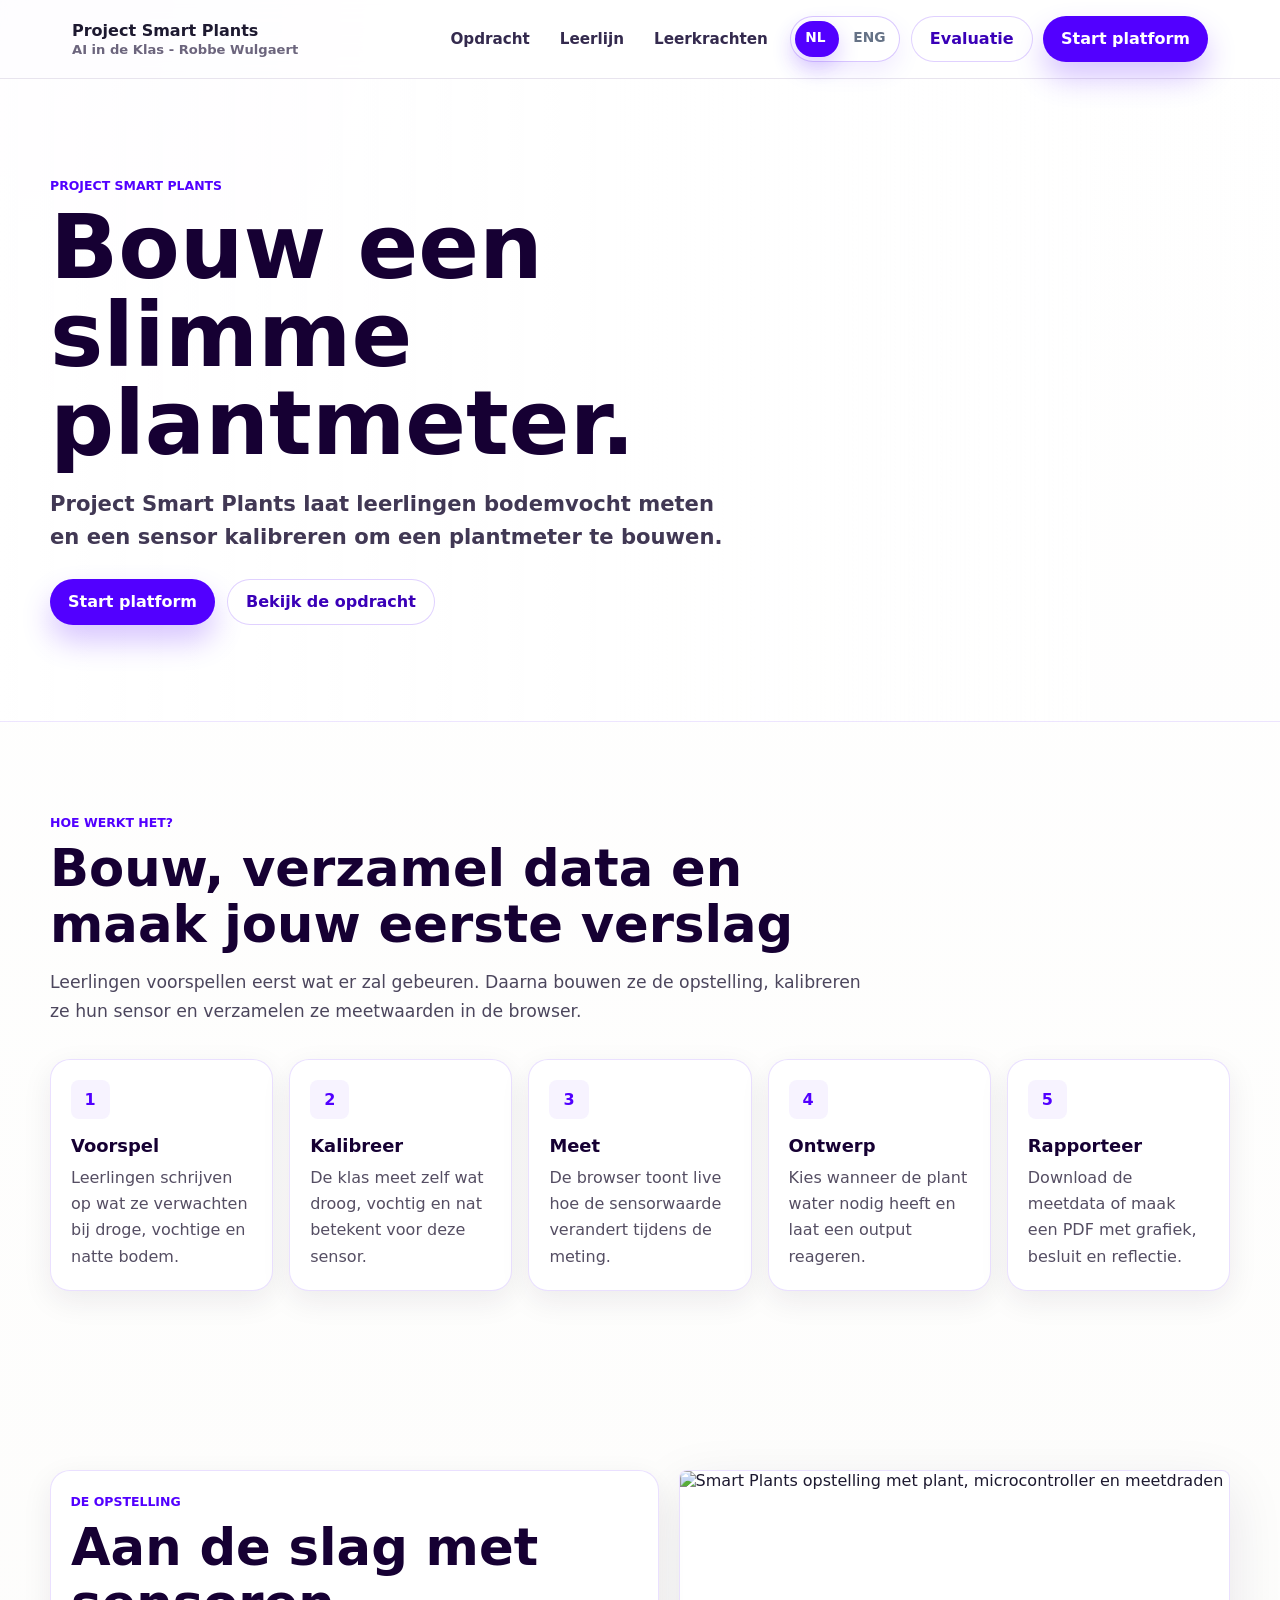
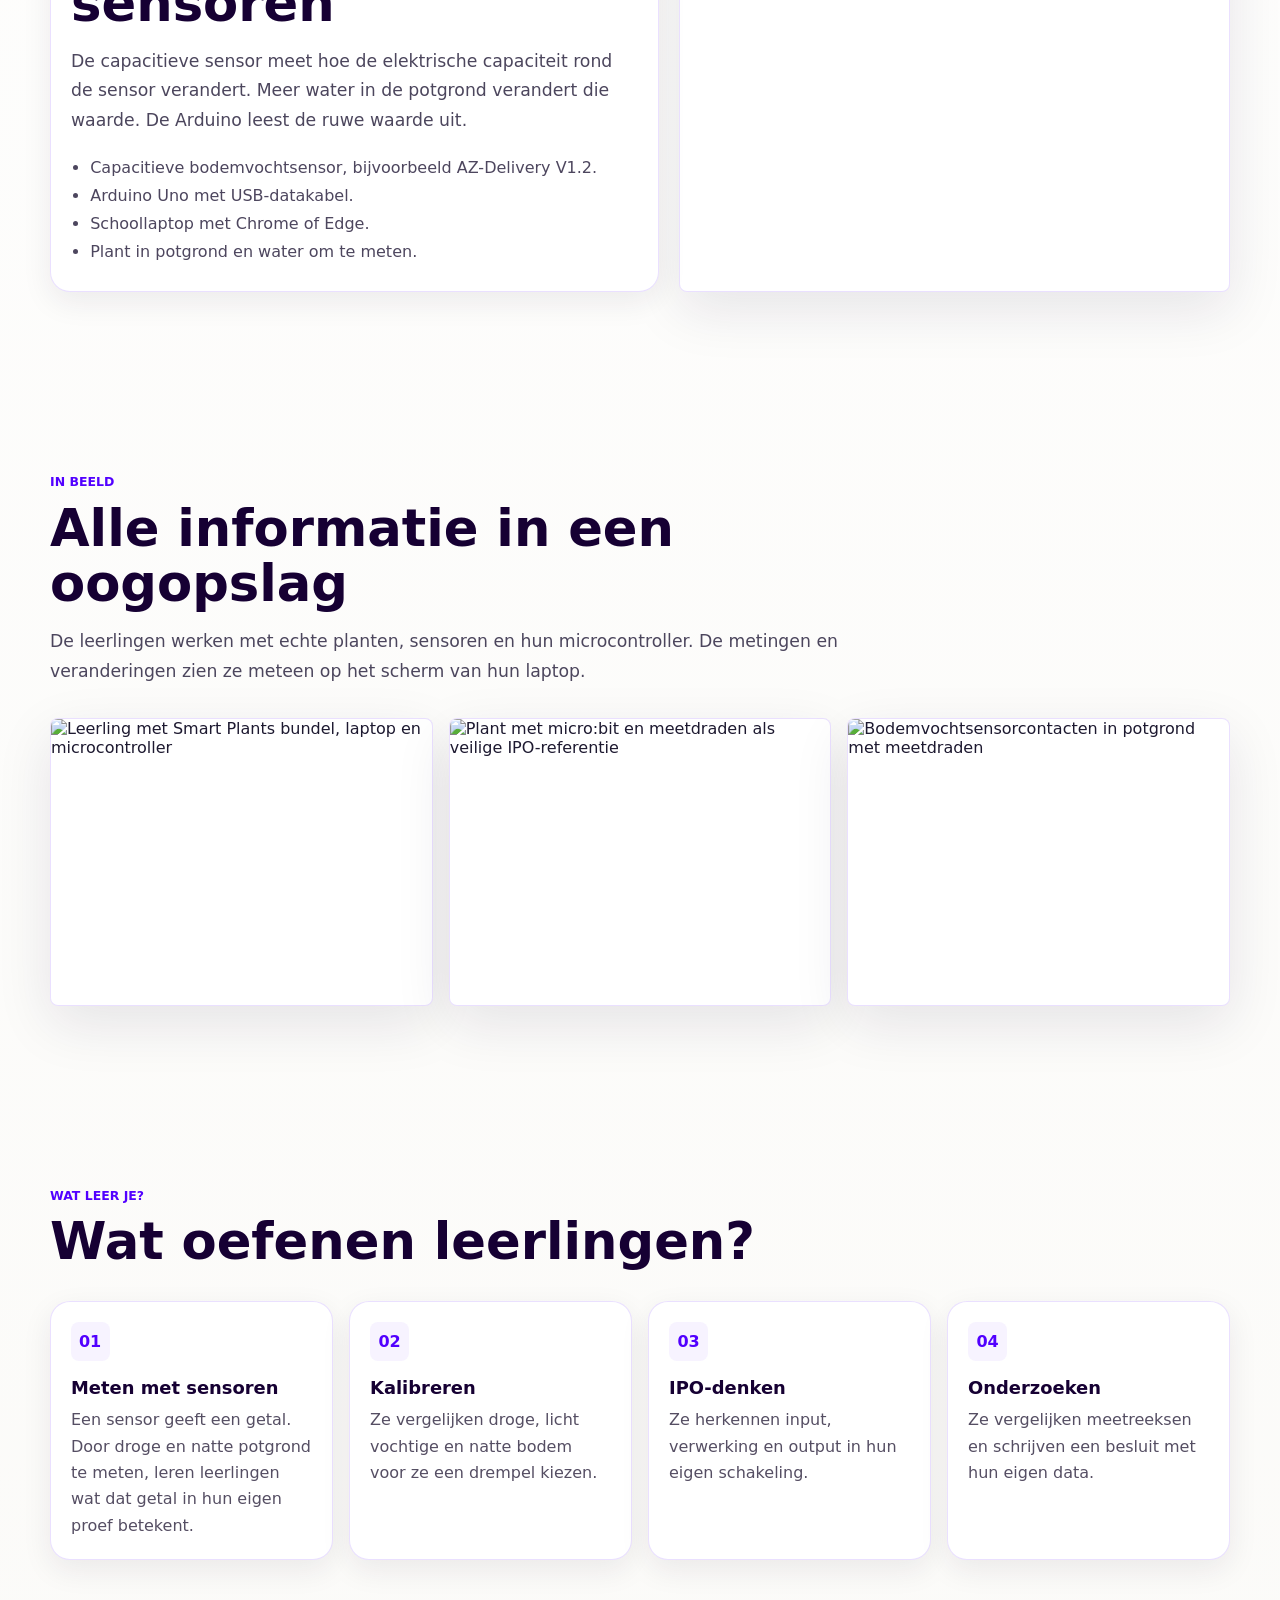
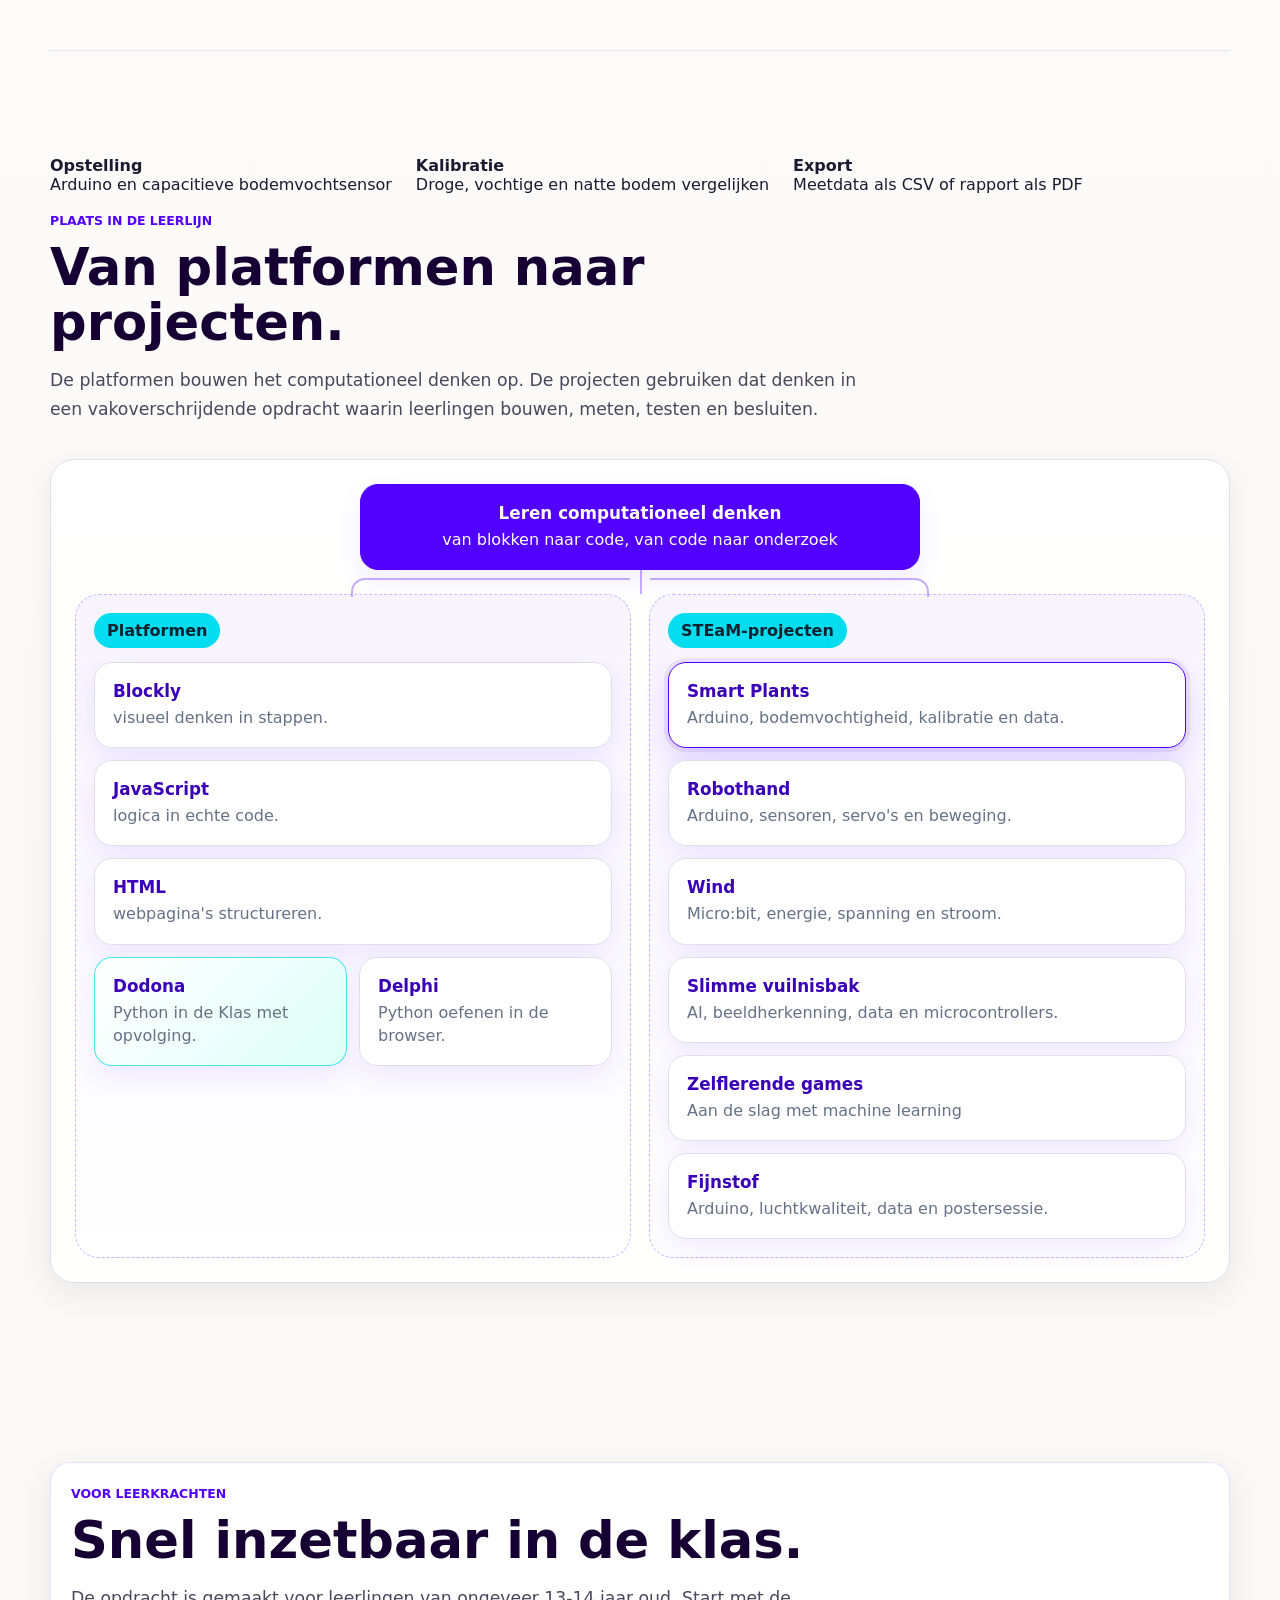
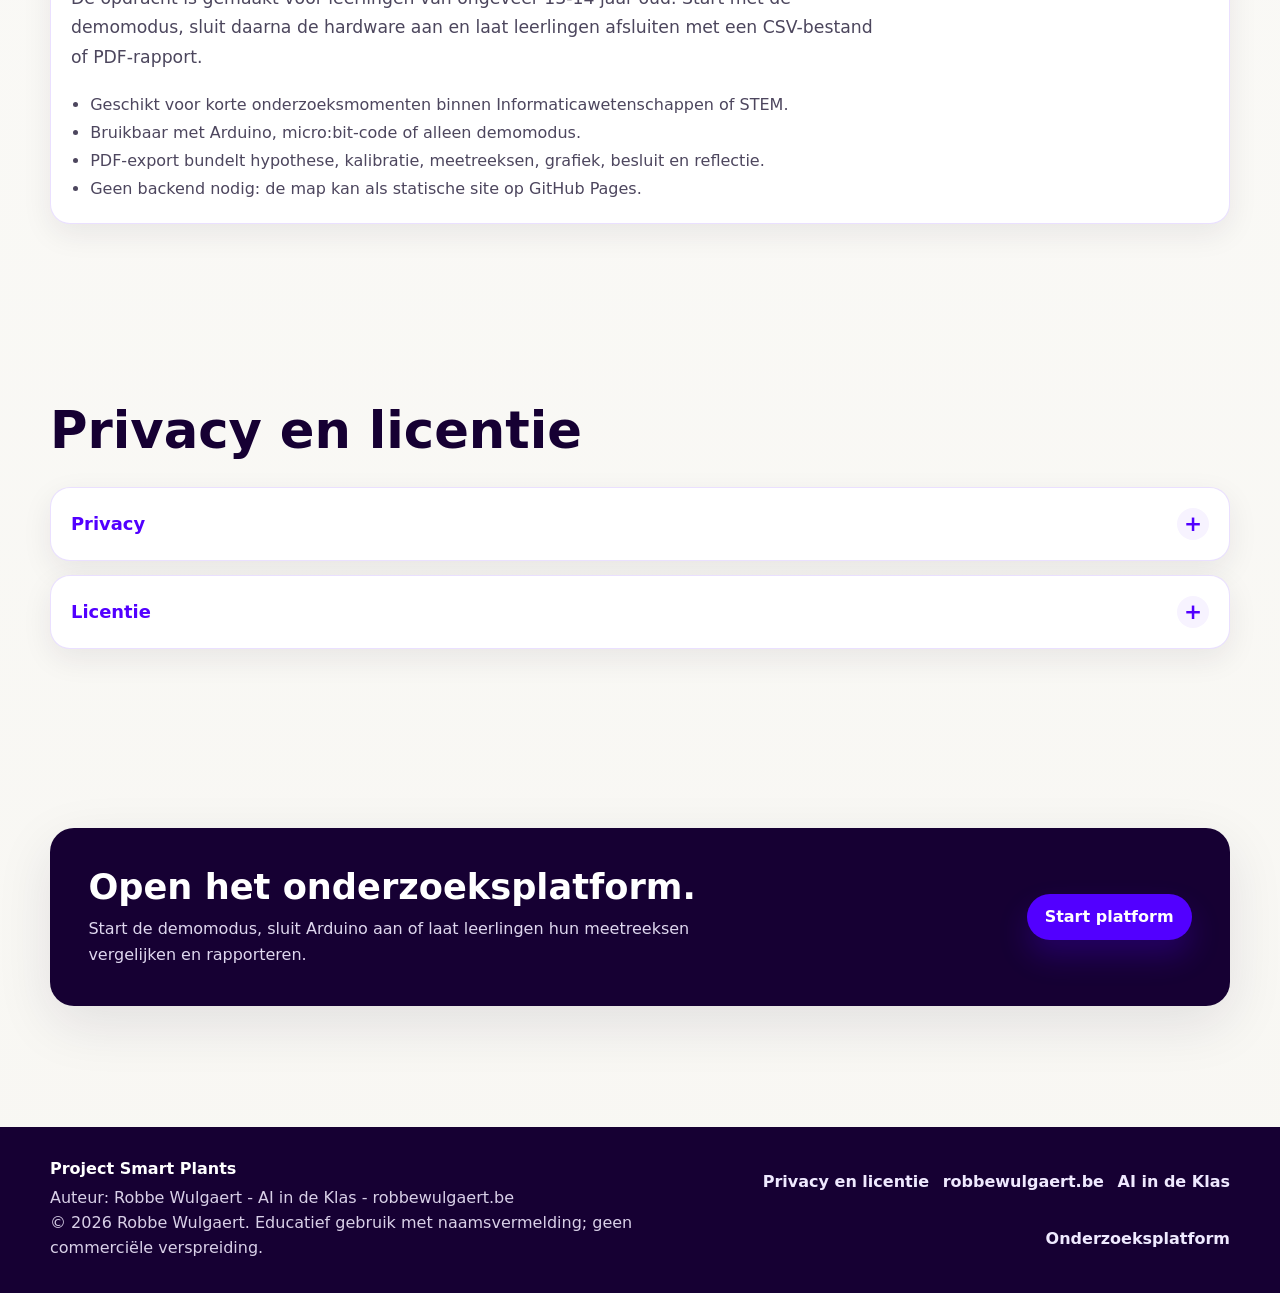
==== commit 2f5c63bb: "Updating landing page." ====
--- a/projectsmartplants/index.html
+++ b/projectsmartplants/index.html
@@ -7,29 +7,12 @@
 <head>
   <meta charset="utf-8" />
   <meta name="viewport" content="width=device-width, initial-scale=1" />
-  <title>Project Smart Plants</title>
-  <meta
-    name="description"
-    content="Project Smart Plants is een lichte browseromgeving om bodemvochtigheid te meten, te kalibreren en te rapporteren met Arduino, WebSerial en PDF-export."
-  />
   <meta name="author" content="Robbe Wulgaert, AI in de Klas, robbewulgaert.be" />
   <meta name="copyright" content="Copyright (c) 2026 Robbe Wulgaert" />
-  <meta name="robots" content="index, follow" />
-  <link rel="canonical" href="https://robbew.github.io/smartplants/" />
-  <meta property="og:type" content="website" />
-  <meta property="og:locale" content="nl_BE" />
-  <meta property="og:site_name" content="AI in de Klas" />
-  <meta property="og:title" content="Project Smart Plants" />
-  <meta property="og:description" content="Meet en kalibreer bodemvochtigheid met Arduino en WebSerial en exporteer een onderzoeksrapport als PDF." />
-  <meta property="og:url" content="https://robbew.github.io/smartplants/" />
-  <meta property="og:image" content="https://robbew.github.io/smartplants/media/smartplants_hero.jpg" />
-  <meta name="twitter:card" content="summary_large_image" />
-  <meta name="twitter:title" content="Project Smart Plants" />
-  <meta name="twitter:description" content="Meet en kalibreer bodemvochtigheid met Arduino en WebSerial en exporteer een onderzoeksrapport als PDF." />
-  <meta name="twitter:image" content="https://robbew.github.io/smartplants/media/smartplants_hero.jpg" />
-
-  <link rel="icon" type="image/png" href="favicon.png">
-  <link rel="shortcut icon" type="image/png" href="favicon.png">
+  <!-- generated:favicon -->
+  <link rel="icon" type="image/png" sizes="64x64" href="./favicon.png?v=ff7968036640">
+  <link rel="shortcut icon" type="image/png" sizes="64x64" href="./favicon.png?v=ff7968036640">
+  <!-- /generated:favicon -->
   <link rel="stylesheet" href="style.css" />
   <style id="language-toggle-styles">
 .language-toggle {
@@ -42,7 +25,7 @@
   padding: 4px;
   box-shadow: 0 10px 24px rgba(82, 0, 255, 0.08);
 }
-.language-toggle button {
+.language-toggle a {
   min-width: 44px;
   min-height: 36px;
   border: 0;
@@ -55,16 +38,39 @@
   font-weight: 900;
   cursor: pointer;
 }
-.language-toggle button.is-active {
+.language-toggle a.is-active {
   background: var(--brand, var(--brand-purple, var(--delphi-blue, #5200FF)));
   color: #fff;
   box-shadow: 0 10px 22px rgba(82, 0, 255, 0.20);
 }
-.language-toggle button:focus-visible {
+.language-toggle a:focus-visible {
   outline: 3px solid rgba(61, 255, 208, 0.75);
   outline-offset: 2px;
 }
 </style>
+<!-- generated:seo-head -->
+<title>Project Smart Plants</title>
+<meta name="description" content="Project Smart Plants laat leerlingen bodemvocht meten en een sensor kalibreren om een plantmeter te bouwen.">
+<meta name="robots" content="index, follow, max-image-preview:large">
+<link rel="canonical" href="https://robbew.github.io/smartplants/">
+<link rel="alternate" hreflang="nl-BE" href="https://robbew.github.io/smartplants/">
+<link rel="alternate" hreflang="en" href="https://robbew.github.io/smartplants/en.html">
+<link rel="alternate" hreflang="x-default" href="https://robbew.github.io/smartplants/">
+<meta property="og:type" content="website">
+<meta property="og:locale" content="nl_BE">
+<meta property="og:title" content="Project Smart Plants">
+<meta property="og:description" content="Project Smart Plants laat leerlingen bodemvocht meten en een sensor kalibreren om een plantmeter te bouwen.">
+<meta property="og:url" content="https://robbew.github.io/smartplants/">
+<meta property="og:image" content="https://robbew.github.io/smartplants/media/smartplants_hero.jpg">
+<meta property="og:image:alt" content="Project Smart Plants — lesproject">
+<meta name="twitter:card" content="summary_large_image">
+<meta name="twitter:title" content="Project Smart Plants">
+<meta name="twitter:description" content="Project Smart Plants laat leerlingen bodemvocht meten en een sensor kalibreren om een plantmeter te bouwen.">
+<meta name="twitter:image" content="https://robbew.github.io/smartplants/media/smartplants_hero.jpg">
+<meta name="twitter:image:alt" content="Project Smart Plants — lesproject">
+<script type="application/ld+json">{"@context":"https://schema.org","@graph":[{"@type":"WebPage","@id":"https://robbew.github.io/smartplants/#webpage","url":"https://robbew.github.io/smartplants/","name":"Project Smart Plants","description":"Project Smart Plants laat leerlingen bodemvocht meten en een sensor kalibreren om een plantmeter te bouwen.","inLanguage":"nl-BE","about":{"@id":"https://robbew.github.io/smartplants/#resource"},"mainEntity":{"@id":"https://robbew.github.io/smartplants/#resource"}},{"@type":"Person","@id":"https://robbew.github.io/aiindeklas/#robbe-wulgaert","name":"Robbe Wulgaert","url":"https://robbew.github.io/aiindeklas/"},{"@type":["CreativeWork","LearningResource"],"@id":"https://robbew.github.io/smartplants/#resource","name":"Project Smart Plants","description":"Project Smart Plants laat leerlingen bodemvocht meten en een sensor kalibreren om een plantmeter te bouwen.","url":"https://robbew.github.io/smartplants/","creator":{"@id":"https://robbew.github.io/aiindeklas/#robbe-wulgaert"},"license":"https://robbew.github.io/smartplants/LICENSE.md","inLanguage":"nl-BE","teaches":["Sensoren kalibreren","Input, verwerking en output herkennen"],"abstract":"Opstelling: Arduino en capacitieve bodemvochtsensor; Kalibratie: Droge, vochtige en natte bodem vergelijken; Export: Meetdata als CSV of rapport als PDF"}]}</script>
+<!-- /generated:seo-head -->
+<style id="seo-facts-styles">.seo-facts dl { display: flex; flex-wrap: wrap; gap: 0.75rem 1.5rem; } .seo-facts dl > div { min-width: 10rem; } .seo-facts dt { font-weight: 700; } .seo-facts dd { margin: 0; } .language-toggle a { text-decoration: none; }</style>
 </head>
 <body class="landing-page">
   <a class="skip-link" href="#main">Spring naar inhoud</a>
@@ -89,8 +95,8 @@
         </div>
         <div class="nav-actions">
           <div class="language-toggle" role="group" aria-label="Taalkeuze">
-            <button type="button" class="is-active" data-language-choice="nl" aria-pressed="true" aria-label="Nederlands kiezen">NL</button>
-            <button type="button" data-language-choice="en" aria-pressed="false" aria-label="Engels kiezen">ENG</button>
+            <a href="./" data-language-choice="nl" class="is-active" aria-current="page">NL</a>
+            <a href="en.html" data-language-choice="en">ENG</a>
           </div>
           <a class="btn btn-secondary" href="evaluatie.html">Evaluatie</a>
           <a class="btn btn-primary" href="platform.html">Start platform</a>
@@ -104,10 +110,7 @@
       <div class="hero-content">
         <p class="section-kicker">Project Smart Plants</p>
         <h1>Bouw een slimme plantmeter.</h1>
-        <p class="hero-lead">
-          Meet bodemvochtigheid met een sensor, vergelijk droge en natte potgrond
-          en laat je schakeling reageren wanneer een plant water nodig heeft.
-        </p>
+        <p class="hero-lead">Project Smart Plants laat leerlingen bodemvocht meten en een sensor kalibreren om een plantmeter te bouwen.</p>
         <div class="hero-actions" aria-label="Belangrijke acties">
           <a class="btn btn-primary" href="platform.html">Start platform</a>
           <a class="btn btn-secondary" href="#werking">Bekijk de opdracht</a>
@@ -243,13 +246,16 @@
     </section>
 
     <section class="section curriculum-section" id="leerlijn">
+      <!-- generated:seo-facts -->
+<section class="seo-facts" aria-label="Projectgegevens"><dl><div><dt>Opstelling</dt><dd>Arduino en capacitieve bodemvochtsensor</dd></div><div><dt>Kalibratie</dt><dd>Droge, vochtige en natte bodem vergelijken</dd></div><div><dt>Export</dt><dd>Meetdata als CSV of rapport als PDF</dd></div></dl></section>
+<!-- /generated:seo-facts -->
+      <!-- generated:heading -->
       <p class="section-kicker">Plaats in de leerlijn</p>
       <h2 class="section-title">Van platformen naar projecten.</h2>
-      <p class="section-lead">
-        De platformen bouwen het computationeel denken op. De projecten gebruiken dat denken in een
-        vakoverschrijdende opdracht waarin leerlingen bouwen, meten, testen en besluiten.
-      </p>
-
+      <p class="section-lead">De platformen bouwen het computationeel denken op. De projecten gebruiken dat denken in een vakoverschrijdende opdracht waarin leerlingen bouwen, meten, testen en besluiten.</p>
+      <!-- /generated:heading -->
+
+      <!-- generated:tree -->
       <div class="family-tree" aria-label="Leerlijn van platformen en projecten">
         <div class="tree-root">
           <a class="tree-node root" href="https://www.aiindeklas.be" target="_blank" rel="noopener">
@@ -257,7 +263,6 @@
             <span>van blokken naar code, van code naar onderzoek</span>
           </a>
         </div>
-
         <div class="tree-branches">
           <div class="tree-branch">
             <div class="branch-title">Platformen</div>
@@ -272,7 +277,7 @@
               </a>
               <a class="tree-node" href="https://robbew.github.io/htmlindeklas/" target="_blank" rel="noopener">
                 <strong>HTML</strong>
-                <span>webpagina's structureren.</span>
+                <span>webpagina&#x27;s structureren.</span>
               </a>
               <div class="delphi-dodona-pair" aria-label="Dodona en Delphi">
                 <a class="tree-node dodona" href="https://dodona.be/nl/courses/2641/" target="_blank" rel="noopener">
@@ -286,17 +291,16 @@
               </div>
             </div>
           </div>
-
           <div class="tree-branch">
             <div class="branch-title">STEaM-projecten</div>
             <div class="tree-stack">
-              <a class="tree-node current" href="#top" aria-current="page">
+              <a class="tree-node current" href="https://robbew.github.io/smartplants/" target="_blank" rel="noopener" aria-current="page">
                 <strong>Smart Plants</strong>
                 <span>Arduino, bodemvochtigheid, kalibratie en data.</span>
               </a>
               <a class="tree-node" href="https://robbew.github.io/robothand/" target="_blank" rel="noopener">
                 <strong>Robothand</strong>
-                <span>Arduino, sensoren, servo's en beweging.</span>
+                <span>Arduino, sensoren, servo&#x27;s en beweging.</span>
               </a>
               <a class="tree-node" href="https://robbew.github.io/projectwind/" target="_blank" rel="noopener">
                 <strong>Wind</strong>
@@ -317,11 +321,8 @@
             </div>
           </div>
         </div>
-
-        <div class="logic-note">
-          De platformen trainen computationeel denken. De projecten laten leerlingen dat denken inzetten in een vakoverschrijdende opdracht.
-        </div>
-      </div>
+      </div>
+      <!-- /generated:tree -->
     </section>
 
     <section class="section" id="leerkrachten">
@@ -354,7 +355,7 @@
         <details class="feature-card privacy-license-details">
           <summary>Licentie</summary>
           <div class="privacy-license-content">
-            <p class="card-copy">Het oorspronkelijke projectmateriaal van Robbe Wulgaert mag gratis worden gebruikt, gekopieerd en aangepast voor onderwijs, op voorwaarde dat “Robbe Wulgaert – AI in de Klas” duidelijk zichtbaar wordt vermeld, bij voorkeur met een link naar het oorspronkelijke project. Commerciële verkoop, betaalde verspreiding, sublicentiëring of herverpakking als commercieel product is niet toegestaan zonder voorafgaande schriftelijke toestemming. Componenten van derden blijven onder hun eigen licenties vallen.</p>
+            <p class="card-copy">Het oorspronkelijke projectmateriaal van Robbe Wulgaert mag gratis worden gebruikt, gekopieerd en aangepast voor onderwijs, op voorwaarde dat “Robbe Wulgaert – AI in de Klas” duidelijk zichtbaar wordt vermeld, waar redelijkerwijs mogelijk met een link naar het oorspronkelijke project. Commerciële verkoop, betaalde verspreiding, sublicentiëring of herverpakking als commercieel product is niet toegestaan zonder voorafgaande schriftelijke toestemming. Voor ander gebruik buiten onderwijs is ook voorafgaande schriftelijke toestemming nodig. Componenten van derden blijven onder hun eigen licenties vallen.</p>
             <p class="card-copy"><a href="LICENSE.md">Lees de volledige licentievoorwaarden.</a></p>
           </div>
         </details>
@@ -446,11 +447,56 @@
 (() => {
   const LANGUAGE_KEY = "aiindeklas:index-language";
   const TRANSLATIONS = {
+  "Belangrijke acties": "Key actions",
+  "Hoe werkt het?": "How does it work?",
+  "Start": "Get started",
+  "Footerlinks": "Footer links",
+  "Navigatie openen": "Open navigation",
+  "Projectopstelling": "Project setup",
+  "PDF-export": "PDF export",
+  "Formularium": "Reference sheet",
+  "Smart Plants opstelling met plant, microcontroller en meetdraden": "Smart Plants setup with plant, microcontroller and measuring wires",
+  "Leerling met Smart Plants bundel, laptop en microcontroller": "Student with Smart Plants booklet, laptop and microcontroller",
+  "Plant met micro:bit en meetdraden als veilige IPO-referentie": "Plant with micro:bit and measuring wires as a safe IPO reference",
+  "Bodemvochtsensorcontacten in potgrond met meetdraden": "Soil moisture sensor contacts in potting soil with measuring wires",
+  // generated:translations
+  "Plaats in de leerlijn": "Place in the learning path",
+  "Van platformen naar projecten.": "From platforms to projects.",
+  "De platformen bouwen het computationeel denken op. De projecten gebruiken dat denken in een vakoverschrijdende opdracht waarin leerlingen bouwen, meten, testen en besluiten.": "The platforms build computational thinking. The projects use that thinking in a cross-curricular assignment in which students build, measure, test and conclude.",
+  "Leerlijn van platformen en projecten": "Learning path of platforms and projects",
+  "Leren computationeel denken": "Learning computational thinking",
+  "van blokken naar code, van code naar onderzoek": "from blocks to code, from code to research",
+  "Blockly": "Blockly",
+  "visueel denken in stappen.": "visual step-by-step thinking.",
+  "JavaScript": "JavaScript",
+  "logica in echte code.": "logic in real code.",
+  "HTML": "HTML",
+  "webpagina's structureren.": "structuring webpages.",
+  "Dodona": "Dodona",
+  "Python in de Klas met opvolging.": "Python in the Classroom with tracking.",
+  "Delphi": "Delphi",
+  "Python oefenen in de browser.": "Practice Python in the browser.",
+  "Smart Plants": "Smart Plants",
+  "Arduino, bodemvochtigheid, kalibratie en data.": "Arduino, soil moisture, calibration and data.",
+  "Robothand": "Robotic hand",
+  "Arduino, sensoren, servo's en beweging.": "Arduino, sensors, servos and movement.",
+  "Wind": "Wind",
+  "Micro:bit, energie, spanning en stroom.": "Micro:bit, energy, voltage and current.",
+  "Slimme vuilnisbak": "Smart bin",
+  "AI, beeldherkenning, data en microcontrollers.": "AI, image recognition, data and microcontrollers.",
+  "Zelflerende games": "Self-learning games",
+  "Aan de slag met machine learning": "Getting started with machine learning",
+  "Fijnstof": "Particulate matter",
+  "Arduino, luchtkwaliteit, data en postersessie.": "Arduino, air quality, data and poster session.",
+  "Platformen": "Platforms",
+  "STEaM-projecten": "STEaM projects",
+  "Dodona en Delphi": "Dodona and Delphi",
+  // /generated:translations
   "Privacy en licentie": "Privacy and licence",
   "Dit project gebruikt geen eigen analytics of advertentiecookies. Invoer, voortgang en meetgegevens worden in de browser verwerkt en kunnen lokaal op het toestel worden bewaard. Een download of export gebeurt alleen wanneer de gebruiker die zelf start. Toegang tot aangesloten hardware gebeurt alleen na toestemming in de browser. GitHub Pages registreert het IP-adres van bezoekers voor beveiligingsdoeleinden; externe diensten vallen onder het privacybeleid van hun aanbieder.": "This project does not use its own analytics or advertising cookies. Input, progress and measurement data are processed in the browser and may be stored locally on the device. A download or export occurs only when the user initiates it. Connected hardware is accessed only after permission is given in the browser. GitHub Pages logs visitors’ IP addresses for security purposes; external services are governed by their provider’s privacy policy.",
   "Lees hoe GitHub Pages technische bezoekgegevens verwerkt.": "Read how GitHub Pages processes technical visitor data.",
   "Educatief gebruik met naamsvermelding": "Educational use with attribution",
-  "Het oorspronkelijke projectmateriaal van Robbe Wulgaert mag gratis worden gebruikt, gekopieerd en aangepast voor onderwijs, op voorwaarde dat “Robbe Wulgaert – AI in de Klas” duidelijk zichtbaar wordt vermeld, bij voorkeur met een link naar het oorspronkelijke project. Commerciële verkoop, betaalde verspreiding, sublicentiëring of herverpakking als commercieel product is niet toegestaan zonder voorafgaande schriftelijke toestemming. Componenten van derden blijven onder hun eigen licenties vallen.": "Original project material by Robbe Wulgaert may be used, copied and adapted free of charge for education, provided that ‘Robbe Wulgaert – AI in de Klas’ is clearly displayed, preferably with a link to the original project. Commercial sale, paid distribution, sublicensing or repackaging as a commercial product is not permitted without prior written permission. Third-party components remain subject to their own licences.",
+  "Het oorspronkelijke projectmateriaal van Robbe Wulgaert mag gratis worden gebruikt, gekopieerd en aangepast voor onderwijs, op voorwaarde dat “Robbe Wulgaert – AI in de Klas” duidelijk zichtbaar wordt vermeld, waar redelijkerwijs mogelijk met een link naar het oorspronkelijke project. Commerciële verkoop, betaalde verspreiding, sublicentiëring of herverpakking als commercieel product is niet toegestaan zonder voorafgaande schriftelijke toestemming. Voor ander gebruik buiten onderwijs is ook voorafgaande schriftelijke toestemming nodig. Componenten van derden blijven onder hun eigen licenties vallen.": "Original project material by Robbe Wulgaert may be used, copied and adapted free of charge for education, provided that ‘Robbe Wulgaert – AI in de Klas’ is clearly displayed, where reasonably practical with a link to the original project. Commercial sale, paid distribution, sublicensing or repackaging as a commercial product is not permitted without prior written permission. Other uses outside education also require prior written permission. Third-party components remain subject to their own licences.",
   "Lees de volledige licentievoorwaarden.": "Read the full licence terms.",
   "© 2026 Robbe Wulgaert. Educatief gebruik met naamsvermelding; geen commerciële verspreiding.": "© 2026 Robbe Wulgaert. Educational use with attribution; no commercial distribution.",
   "Spring naar inhoud": "Skip to content",
@@ -486,37 +532,7 @@
   "Onderzoeksplatform": "Research platform",
   "Oefeningmaker": "Exercise builder",
   "Open oefeningmaker": "Open exercise builder",
-  "Plaats in de leerlijn": "Place in the learning path",
-  "Van platformen naar projecten.": "From platforms to projects.",
-  "De platformen bouwen het computationeel denken op. De projecten gebruiken dat denken in een vakoverschrijdende opdracht waarin leerlingen bouwen, meten, testen en besluiten.": "The platforms build computational thinking. The projects use that thinking in a cross-curricular assignment in which students build, measure, test and conclude.",
-  "Leren computationeel denken": "Learning computational thinking",
-  "van blokken naar code, van code naar onderzoek": "from blocks to code, from code to research",
-  "Platformen": "Platforms",
-  "STEaM-projecten": "STEaM projects",
-  "Blockly": "Blockly",
-  "JavaScript": "JavaScript",
-  "HTML": "HTML",
-  "Dodona": "Dodona",
-  "Delphi": "Delphi",
-  "Robothand": "Robotic hand",
-  "Smart Plants": "Smart Plants",
-  "Wind": "Wind",
-  "Slimme vuilnisbak": "Smart bin",
   "Slimme Vuilnisbak": "Smart Bin",
-  "Zelflerende games": "Self-learning games",
-  "Aan de slag met machine learning": "Getting started with machine learning",
-  "Fijnstof": "Particulate matter",
-  "visueel denken in stappen.": "visual step-by-step thinking.",
-  "logica in echte code.": "logic in real code.",
-  "webpagina's structureren.": "structuring webpages.",
-  "Python in de Klas met opvolging.": "Python in the Classroom with tracking.",
-  "Python oefenen in de browser.": "Practice Python in the browser.",
-  "Arduino, sensoren, servo's en beweging.": "Arduino, sensors, servos and movement.",
-  "Arduino, bodemvochtigheid, kalibratie en data.": "Arduino, soil moisture, calibration and data.",
-  "Micro:bit, energie, spanning en stroom.": "Micro:bit, energy, voltage and current.",
-  "AI, beeldherkenning, data en microcontrollers.": "AI, image recognition, data and microcontrollers.",
-  "Arduino, luchtkwaliteit, data en postersessie.": "Arduino, air quality, data and poster session.",
-  "De platformen trainen computationeel denken. De projecten laten leerlingen dat denken inzetten in een vakoverschrijdende opdracht.": "The platforms train computational thinking. The projects let students apply that thinking in a cross-curricular assignment.",
   "Geen installatie of leerlingenaccount.": "No installation or student account.",
   "Lokale bibliotheken voor grafieken en PDF-export.": "Local libraries for charts and PDF export.",
   "Geschikt voor GitHub Pages.": "Suitable for GitHub Pages.",
@@ -634,21 +650,14 @@
     document.querySelectorAll("[data-language-choice]").forEach((button) => {
       const isActive = button.dataset.languageChoice === (useEnglish ? "en" : "nl");
       button.classList.toggle("is-active", isActive);
-      button.setAttribute("aria-pressed", String(isActive));
+      if (isActive) button.setAttribute("aria-current", "page"); else button.removeAttribute("aria-current");
     });
     try { localStorage.setItem(LANGUAGE_KEY, useEnglish ? "en" : "nl"); } catch (error) {}
     document.dispatchEvent(new CustomEvent("smartplants:languagechange"));
   }
   function initLanguageToggle() {
-    document.querySelectorAll("[data-language-choice]").forEach((button) => {
-      button.addEventListener("click", () => setLanguage(button.dataset.languageChoice));
-    });
-    let saved = "nl";
-    try {
-      const requested = new URLSearchParams(window.location.search).get("lang");
-      saved = requested || localStorage.getItem(LANGUAGE_KEY) || "nl";
-    } catch (error) {}
-    setLanguage(saved === "en" ? "en" : "nl");
+    try { localStorage.setItem(LANGUAGE_KEY, "nl"); } catch (error) {}
+    document.dispatchEvent(new CustomEvent("landing:language-ready"));
   }
   if (document.readyState === "loading") document.addEventListener("DOMContentLoaded", initLanguageToggle);
   else initLanguageToggle();
